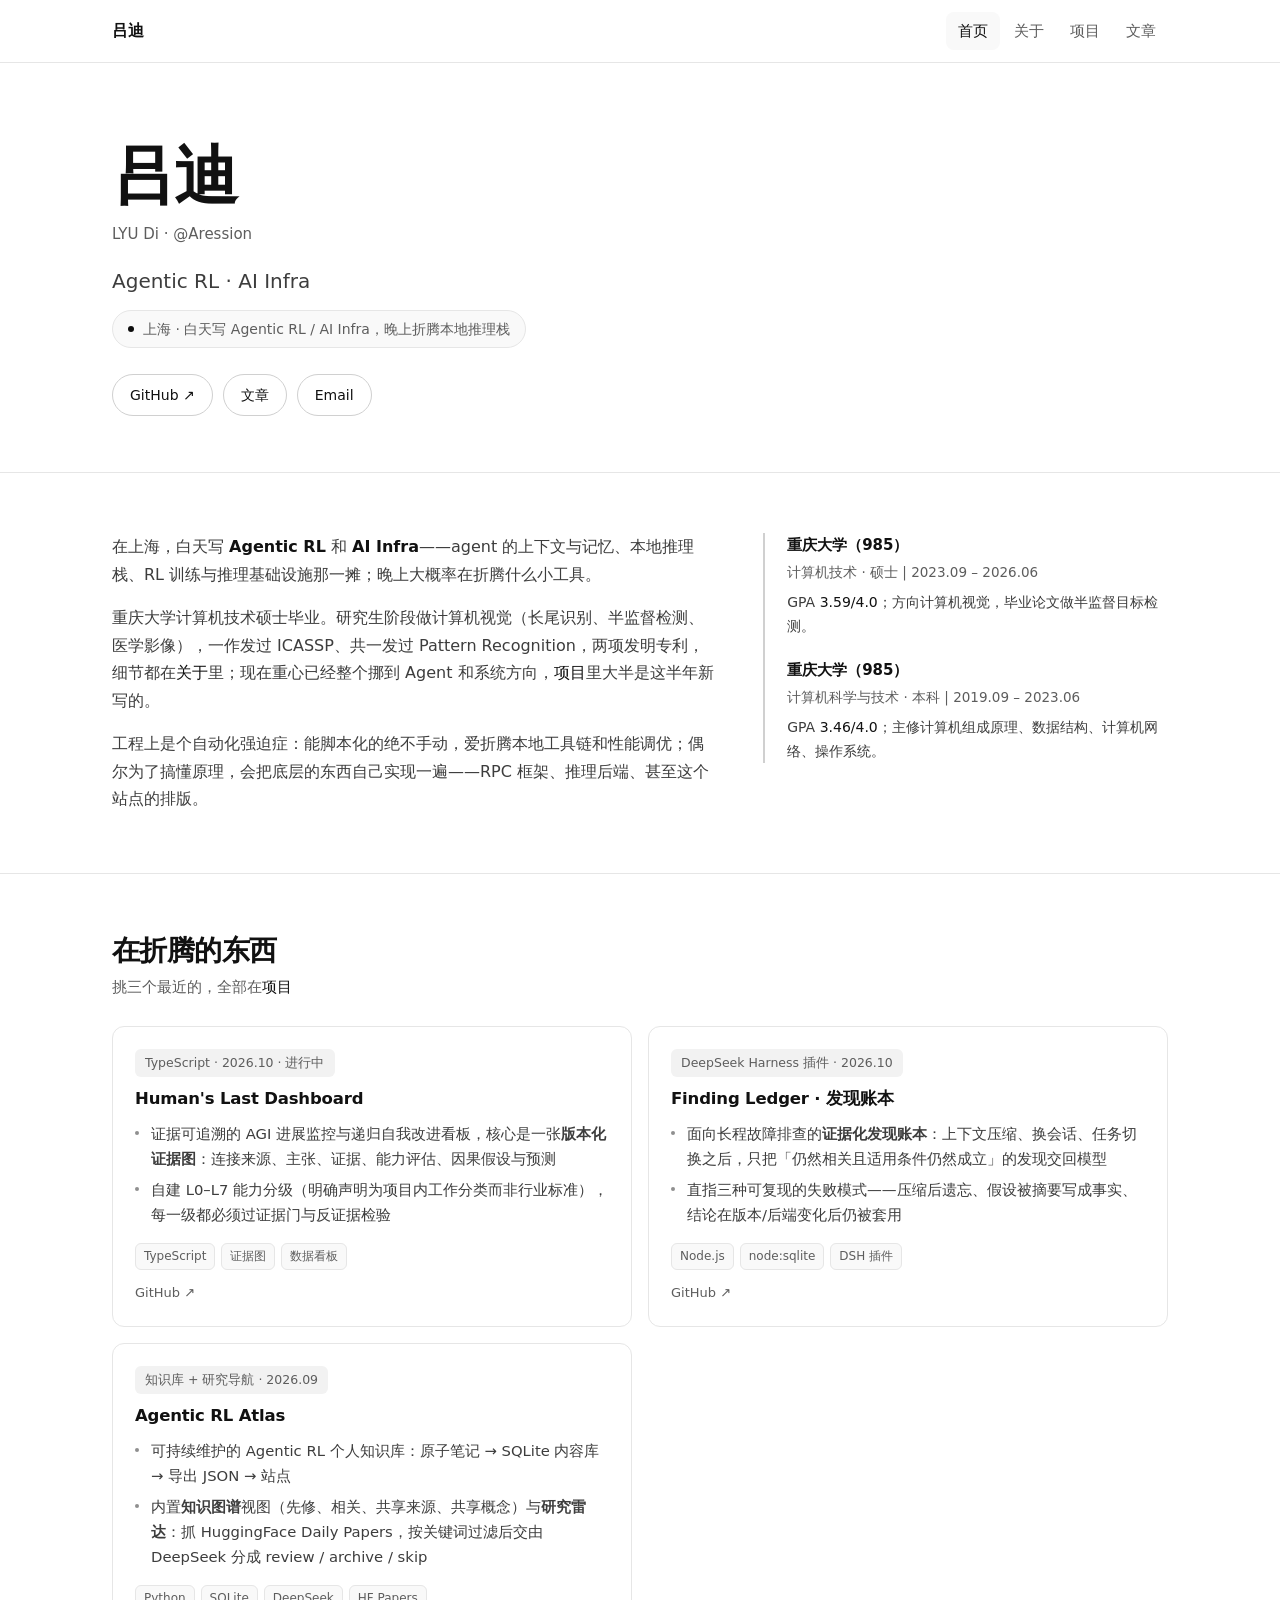
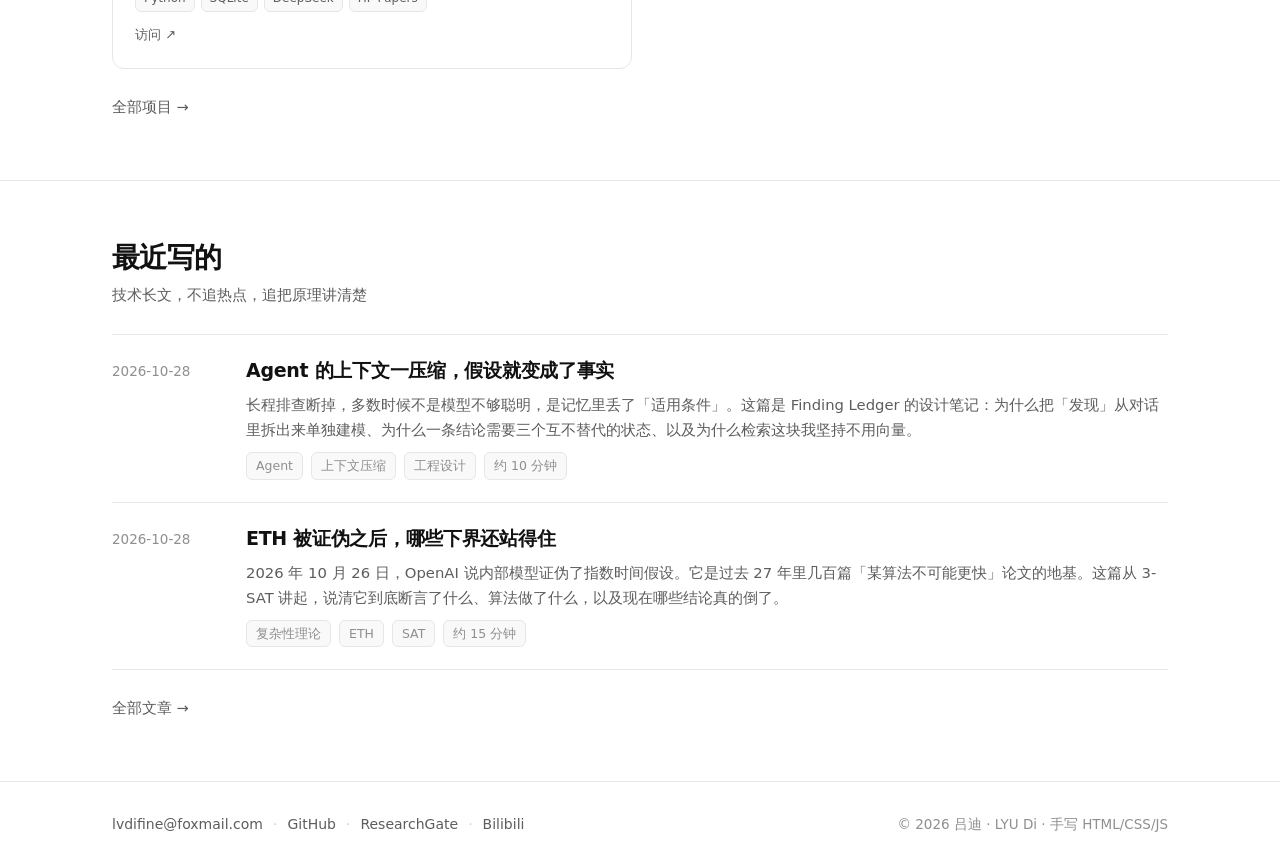
==== index.html @ 144a9942 "rewrite: 两篇文章按中文技术博客规范重写（标题/开头/结尾/去AI味）+ lint 脚本与 skill" ====
<!DOCTYPE html>
<html lang="zh-CN">
<head>
<meta charset="UTF-8">
<meta name="viewport" content="width=device-width, initial-scale=1">
<meta name="theme-color" content="#ffffff">
<title>吕迪 · LYU Di — Agentic RL · AI Infra</title>
<meta name="description" content="吕迪（LYU Di，@Aression）的个人主页：Agentic RL、AI Infra，以及偶尔写的技术长文。">
<meta name="author" content="Di Lv (吕迪)">
<link rel="canonical" href="https://lvdi-profile.vercel.app/">
<link rel="icon" href="data:image/svg+xml,%3Csvg xmlns='http://www.w3.org/2000/svg' viewBox='0 0 32 32'%3E%3Crect width='32' height='32' rx='7' fill='%23111111'/%3E%3Ctext x='16' y='23' font-family='-apple-system,Segoe UI,sans-serif' font-size='18' font-weight='600' fill='%23ffffff' text-anchor='middle'%3Edi%3C/text%3E%3C/svg%3E">
<meta property="og:type" content="website">
<meta property="og:title" content="吕迪 · LYU Di — Agentic RL · AI Infra">
<meta property="og:description" content="吕迪（LYU Di，@Aression）的个人主页：Agentic RL、AI Infra，以及偶尔写的技术长文。">
<meta property="og:url" content="https://lvdi-profile.vercel.app/">
<meta property="og:locale" content="zh_CN">
<meta name="twitter:card" content="summary">
<link rel="stylesheet" href="/assets/site.css">
</head>
<body>
<a class="skip" href="#main">跳到主要内容</a>

<header class="nav">
  <div class="wrap nav-in">
    <a class="brand" href="/">吕迪</a>
    <button class="nav-toggle" id="navToggle" aria-label="展开导航" aria-expanded="false">菜单</button>
    <nav id="nav" aria-label="页面导航">
      <ul>
        <li><a href="/" class="active" aria-current="page">首页</a></li>
        <li><a href="/about.html">关于</a></li>
        <li><a href="/projects.html">项目</a></li>
        <li><a href="/blog/">文章</a></li>
      </ul>
    </nav>
  </div>
</header>

<main id="main">
  <section class="hero">
    <div class="wrap">
      <h1>吕迪</h1>
      <p class="id-line">LYU Di · @Aression</p>
      <p class="tagline">Agentic RL · AI Infra</p>
      <p class="status"><span class="dot" aria-hidden="true"></span> 上海 · 白天写 Agentic RL / AI Infra，晚上折腾本地推理栈</p>
      <ul class="links">
        <li><a href="https://github.com/Aression" target="_blank" rel="noopener">GitHub ↗</a></li>
        <li><a href="/blog/">文章</a></li>
        <li><a href="mailto:lvdifine@foxmail.com">Email</a></li>
      </ul>
    </div>
  </section>

  <section id="now">
    <div class="wrap">
      <div class="two-col">
        <div class="prose-sm reveal">
          <p>在上海，白天写 <strong>Agentic RL</strong> 和 <strong>AI Infra</strong>——agent 的上下文与记忆、本地推理栈、RL 训练与推理基础设施那一摊；晚上大概率在折腾什么小工具。</p>
          <p>重庆大学计算机技术硕士毕业。研究生阶段做计算机视觉（长尾识别、半监督检测、医学影像），一作发过 ICASSP、共一发过 Pattern Recognition，两项发明专利，细节都在<a href="/about.html">关于</a>里；现在重心已经整个挪到 Agent 和系统方向，<a href="/projects.html">项目</a>里大半是这半年新写的。</p>
          <p>工程上是个自动化强迫症：能脚本化的绝不手动，爱折腾本地工具链和性能调优；偶尔为了搞懂原理，会把底层的东西自己实现一遍——RPC 框架、推理后端、甚至这个站点的排版。</p>
        </div>
        <div class="side-list reveal">
          <div class="side-item"><div class="side-t">重庆大学（985）</div><div class="side-s">计算机技术 · 硕士 | 2023.09 – 2026.06</div><div class="side-d">GPA <em>3.59/4.0</em>；方向计算机视觉，毕业论文做半监督目标检测。</div></div><div class="side-item"><div class="side-t">重庆大学（985）</div><div class="side-s">计算机科学与技术 · 本科 | 2019.09 – 2023.06</div><div class="side-d">GPA <em>3.46/4.0</em>；主修计算机组成原理、数据结构、计算机网络、操作系统。</div></div>
        </div>
      </div>
    </div>
  </section>

  <section id="projects-preview">
    <div class="wrap">
      <div class="sec-head reveal">
        <h2 class="sec-title">在折腾的东西</h2>
        <p class="sec-note">挑三个最近的，全部在<a href="/projects.html">项目</a></p>
      </div>
      <div class="card-grid">
        <article class="card reveal">
          <div class="card-top"><span class="card-role">TypeScript · 2026.10 · 进行中</span></div>
          <h3>Human&#x27;s Last Dashboard</h3>
          <ul><li>证据可追溯的 AGI 进展监控与递归自我改进看板，核心是一张<strong>版本化证据图</strong>：连接来源、主张、证据、能力评估、因果假设与预测</li><li>自建 L0–L7 能力分级（明确声明为项目内工作分类而非行业标准），每一级都必须过证据门与反证据检验</li></ul>
          <div class="stack"><span>TypeScript</span><span>证据图</span><span>数据看板</span></div>
          <div class="card-links"><a href="https://github.com/Aression/human-last-dashboard" target="_blank" rel="noopener">GitHub ↗</a></div>
        </article>
        <article class="card reveal">
          <div class="card-top"><span class="card-role">DeepSeek Harness 插件 · 2026.10</span></div>
          <h3>Finding Ledger · 发现账本</h3>
          <ul><li>面向长程故障排查的<strong>证据化发现账本</strong>：上下文压缩、换会话、任务切换之后，只把「仍然相关且适用条件仍然成立」的发现交回模型</li><li>直指三种可复现的失败模式——压缩后遗忘、假设被摘要写成事实、结论在版本/后端变化后仍被套用</li></ul>
          <div class="stack"><span>Node.js</span><span>node:sqlite</span><span>DSH 插件</span></div>
          <div class="card-links"><a href="https://github.com/Aression/Finding-Ledger" target="_blank" rel="noopener">GitHub ↗</a></div>
        </article>
        <article class="card reveal">
          <div class="card-top"><span class="card-role">知识库 + 研究导航 · 2026.09</span></div>
          <h3>Agentic RL Atlas</h3>
          <ul><li>可持续维护的 Agentic RL 个人知识库：原子笔记 → SQLite 内容库 → 导出 JSON → 站点</li><li>内置<strong>知识图谱</strong>视图（先修、相关、共享来源、共享概念）与<strong>研究雷达</strong>：抓 HuggingFace Daily Papers，按关键词过滤后交由 DeepSeek 分成 review / archive / skip</li></ul>
          <div class="stack"><span>Python</span><span>SQLite</span><span>DeepSeek</span><span>HF Papers</span></div>
          <div class="card-links"><a href="https://agentic-rl-atlas.vercel.app" target="_blank" rel="noopener">访问 ↗</a></div>
        </article>
      </div>
      <p class="sec-more"><a href="/projects.html">全部项目 →</a></p>
    </div>
  </section>

  <section id="writing">
    <div class="wrap">
      <div class="sec-head reveal">
        <h2 class="sec-title">最近写的</h2>
        <p class="sec-note">技术长文，不追热点，追把原理讲清楚</p>
      </div>
      <ul class="post-list">
      <li class="post-item reveal" data-page-item>
        <div class="post-date">2026-10-28</div>
        <div>
          <h3 class="post-h"><a href="/blog/finding-ledger-evidence-memory.html">Agent 的上下文一压缩，假设就变成了事实</a></h3>
          <p class="post-sum">长程排查断掉，多数时候不是模型不够聪明，是记忆里丢了「适用条件」。这篇是 Finding Ledger 的设计笔记：为什么把「发现」从对话里拆出来单独建模、为什么一条结论需要三个互不替代的状态、以及为什么检索这块我坚持不用向量。</p>
          <div class="post-tags"><span>Agent</span><span>上下文压缩</span><span>工程设计</span><span>约 10 分钟</span></div>
        </div>
      </li>
      <li class="post-item reveal" data-page-item>
        <div class="post-date">2026-10-28</div>
        <div>
          <h3 class="post-h"><a href="/blog/eth-exponential-time-hypothesis.html">ETH 被证伪之后，哪些下界还站得住</a></h3>
          <p class="post-sum">2026 年 10 月 26 日，OpenAI 说内部模型证伪了指数时间假设。它是过去 27 年里几百篇「某算法不可能更快」论文的地基。这篇从 3-SAT 讲起，说清它到底断言了什么、算法做了什么，以及现在哪些结论真的倒了。</p>
          <div class="post-tags"><span>复杂性理论</span><span>ETH</span><span>SAT</span><span>约 15 分钟</span></div>
        </div>
      </li>
      </ul>
      <p class="sec-more"><a href="/blog/">全部文章 →</a></p>
    </div>
  </section>

</main>

<footer>
  <div class="wrap foot-in">
    <div class="foot-contact">
      <a href="mailto:lvdifine@foxmail.com">lvdifine@foxmail.com</a>
      <span class="sep">·</span>
      <a href="https://github.com/Aression" target="_blank" rel="noopener">GitHub</a>
      <span class="sep">·</span>
      <a href="https://www.researchgate.net/profile/Di-Lv-6" target="_blank" rel="noopener">ResearchGate</a>
      <span class="sep">·</span>
      <a href="https://space.bilibili.com/7676105" target="_blank" rel="noopener">Bilibili</a>
    </div>
    <p class="foot-meta">© <span id="year">2026</span> 吕迪 · LYU Di · 手写 HTML/CSS/JS</p>
  </div>
</footer>
<script src="/assets/site.js" defer></script>
</body>
</html>
---- assets/site.css ----
:root{
  --bg:#fff;--bg-soft:#f9f9f9;--card:#fff;--card-hi:#f9f9f9;
  --border:#e6e6e6;--border-hi:#d0d0d0;
  --fg:#111;--fg-soft:#3d3d3d;--muted:#5d5d5d;--dim:#8f8f8f;--ink:#0d0d0d;
  --sans:-apple-system,BlinkMacSystemFont,'Segoe UI','Noto Sans SC','PingFang SC','Microsoft YaHei',system-ui,sans-serif;
  --mono:ui-monospace,SFMono-Regular,Menlo,Consolas,'Courier New',monospace;
  --wrap:1120px;--r:12px;--r-sm:8px;
}
*,*::before,*::after{box-sizing:border-box}
html{scroll-behavior:smooth;scroll-padding-top:88px}
body{margin:0;background:var(--bg);color:var(--fg);font-family:var(--sans);
  font-size:16px;line-height:1.72;-webkit-font-smoothing:antialiased;text-rendering:optimizeLegibility}
a{color:var(--fg);text-decoration:none}
a:hover{text-decoration:underline;text-underline-offset:3px;text-decoration-color:var(--border-hi)}
::selection{background:#eaeaea;color:var(--fg)}
:focus-visible{outline:2px solid var(--ink);outline-offset:3px;border-radius:4px}

.wrap{max-width:var(--wrap);margin:0 auto;padding:0 32px}
@media (max-width:640px){ .wrap{padding:0 20px} }

/* ── nav ── */
header.nav{position:sticky;top:0;z-index:50;background:rgba(255,255,255,.86);
  backdrop-filter:blur(12px);-webkit-backdrop-filter:blur(12px);border-bottom:1px solid var(--border)}
.nav-in{display:flex;align-items:center;justify-content:space-between;height:62px;gap:20px}
.brand{font-size:15.5px;font-weight:600;color:var(--fg);letter-spacing:-.01em}
.nav-in ul{display:flex;gap:2px;list-style:none;margin:0;padding:0}
.nav-in ul a{display:block;padding:7px 12px;border-radius:var(--r-sm);font-size:14.5px;color:var(--muted);
  transition:color .18s,background .18s}
.nav-in ul a:hover{color:var(--fg);background:var(--bg-soft);text-decoration:none}
.nav-in ul a.active{color:var(--fg);background:var(--bg-soft);font-weight:500}
.nav-toggle{display:none;background:none;border:1px solid var(--border-hi);border-radius:var(--r-sm);
  color:var(--fg);font-family:var(--sans);font-size:14px;padding:7px 13px;cursor:pointer}
.nav-toggle:hover{background:var(--bg-soft)}
@media (max-width:760px){
  .nav-toggle{display:block}
  #nav{position:absolute;top:62px;left:0;right:0;background:#fff;
    border-bottom:1px solid var(--border);display:none}
  #nav.open{display:block}
  #nav ul{flex-direction:column;gap:0;padding:10px}
  #nav ul a{padding:11px 12px}
}

/* ── layout ── */
main{padding:0}
section{padding:60px 0;border-bottom:1px solid var(--border)}
section:last-of-type{border-bottom:none}
@media (max-width:640px){ section{padding:44px 0} }
.sec-head{margin:0 0 26px}
.sec-title{font-size:clamp(22px,2.2vw,28px);line-height:1.2;letter-spacing:-.02em;font-weight:600;color:var(--fg);margin:0}
.sec-note{font-size:14.5px;color:var(--muted);margin:8px 0 0}
.sec-more{margin:26px 0 0;font-size:14.5px}
.sec-more a{color:var(--muted)}
.sec-more a:hover{color:var(--fg)}

/* ── page head（子页标题） ── */
.page-head{padding:56px 0 34px;border-bottom:1px solid var(--border)}
.page-head h1{font-size:clamp(30px,4vw,44px);line-height:1.12;letter-spacing:-.03em;margin:0 0 12px;font-weight:600}
.page-head p{margin:0;color:var(--muted);font-size:16px;max-width:62ch}
@media (max-width:640px){ .page-head{padding:40px 0 26px} }

/* ── hero ── */
.hero{padding:80px 0 56px}
.hero h1{font-size:clamp(40px,5.4vw,64px);line-height:1.05;margin:0 0 12px;font-weight:600;letter-spacing:-.035em}
.id-line{font-size:15px;color:var(--muted);margin:0 0 18px}
.tagline{font-size:clamp(17px,1.6vw,20px);color:var(--fg-soft);margin:0 0 14px;line-height:1.5}
.status{display:inline-flex;align-items:center;gap:9px;font-size:14px;color:var(--muted);
  background:var(--bg-soft);border:1px solid var(--border);border-radius:999px;padding:6px 15px;margin:0 0 26px}
.dot{width:6px;height:6px;border-radius:50%;background:var(--ink);flex:none}
.links{display:flex;flex-wrap:wrap;gap:10px;list-style:none;margin:0;padding:0}
.links a{display:inline-block;font-size:14px;color:var(--fg);border:1px solid var(--border-hi);
  border-radius:999px;padding:8px 17px;transition:background .18s,color .18s,border-color .18s}
.links a:hover{background:var(--ink);color:#fff;border-color:var(--ink);text-decoration:none}
@media (max-width:640px){ .hero{padding:52px 0 40px} }

/* ── 文本块 ── */
.prose-sm{max-width:none}
.prose-sm p{margin:0 0 16px;color:var(--fg-soft);font-size:16px}
.prose-sm p:last-child{margin-bottom:0}
.prose-sm strong{color:var(--fg);font-weight:600}
.two-col{display:grid;grid-template-columns:1.5fr 1fr;gap:44px;align-items:start}
@media (max-width:900px){ .two-col{grid-template-columns:1fr;gap:32px} }

/* ── 教育 / 侧栏列表 ── */
.side-list{border-left:2px solid var(--border-hi);padding-left:22px}
.side-item{margin:0 0 20px}
.side-item:last-child{margin-bottom:0}
.side-t{font-weight:600;color:var(--fg);font-size:15px}
.side-s{font-size:13.5px;color:var(--muted);margin-top:2px}
.side-d{font-size:14px;color:var(--fg-soft);margin-top:6px}
.side-d em{color:var(--fg);font-style:normal;font-weight:500}

/* ── 卡片网格 ── */
.card-grid{display:grid;grid-template-columns:repeat(2,1fr);gap:16px}
@media (max-width:900px){ .card-grid{grid-template-columns:1fr} }
.card{background:var(--card);border:1px solid var(--border);border-radius:var(--r);padding:22px;
  display:flex;flex-direction:column;gap:10px;transition:border-color .2s,background .2s}
.card:hover{border-color:var(--border-hi);background:var(--card-hi)}
.card h3{font-size:16.5px;line-height:1.45;margin:0;font-weight:600;letter-spacing:-.01em}
.card h3 a{color:var(--fg)}
.card h3 a:hover{text-decoration:underline;text-underline-offset:3px}
.card ul{margin:0;padding-left:0;list-style:none}
.card ul li{position:relative;padding-left:16px;font-size:14.8px;color:var(--fg-soft);margin-bottom:6px;line-height:1.7}
.card ul li:last-child{margin-bottom:0}
.card ul li::before{content:'';position:absolute;left:0;top:.68em;width:4px;height:4px;border-radius:50%;background:var(--dim)}
.card-top{display:flex;flex-wrap:wrap;align-items:center;gap:8px}
.card-role{font-size:12.5px;color:var(--muted);background:#f2f2f2;border-radius:6px;padding:3px 10px;white-space:nowrap}
.stack{display:flex;flex-wrap:wrap;gap:6px;margin-top:auto;padding-top:6px}
.stack span{font-size:12px;color:var(--muted);background:var(--bg-soft);border:1px solid var(--border);
  border-radius:6px;padding:2px 8px}

.card-links{display:flex;flex-wrap:wrap;gap:14px;margin-top:2px}
.card-links a{font-size:13px;color:var(--muted)}
.card-links a:hover{color:var(--fg)}
.grp + .grp{border-top:1px solid var(--border)}

/* ── 论文紧凑列表 ── */
.pub-list{list-style:none;margin:0;padding:0;border-top:1px solid var(--border)}
.pub-item{padding:18px 0;border-bottom:1px solid var(--border)}
.pub-meta-line{display:flex;flex-wrap:wrap;align-items:center;gap:10px;font-size:13px;color:var(--muted);margin:0 0 6px}
.pub-meta-line .venue{color:var(--fg);font-weight:500}
.pub-meta-line .role{color:var(--dim)}
.pub-t{font-size:15.5px;line-height:1.5;color:var(--fg);margin:0;font-weight:500}
.pub-t a{color:var(--fg)}
.pub-t a:hover{text-decoration:underline;text-underline-offset:3px}
.pub-authors{font-size:13.5px;color:var(--dim);margin:6px 0 0}

/* ── 荣誉 ── */
.honor-grid{display:grid;grid-template-columns:repeat(2,1fr);gap:1px;background:var(--border);
  border:1px solid var(--border);border-radius:var(--r);overflow:hidden}
.honor{background:#fff;padding:18px 20px;display:flex;justify-content:space-between;align-items:baseline;gap:12px}
.honor-t{font-size:15px;color:var(--fg);font-weight:500}
.honor-t small{display:block;font-size:12.5px;color:var(--dim);font-weight:400;margin-top:2px}
.honor-y{font-size:13.5px;color:var(--muted);white-space:nowrap}
@media (max-width:760px){ .honor-grid{grid-template-columns:1fr} }

/* ── 技能 ── */
.skill-grid{display:grid;grid-template-columns:repeat(2,1fr);gap:26px 44px}
.skill-h{font-size:14px;color:var(--muted);font-weight:500;margin:0 0 10px;letter-spacing:.01em}
.skill-list{display:flex;flex-wrap:wrap;gap:7px}
.skill-list span{font-size:13.5px;color:var(--fg-soft);background:var(--bg-soft);border:1px solid var(--border);
  border-radius:6px;padding:4px 11px}
@media (max-width:760px){ .skill-grid{grid-template-columns:1fr} }

/* ── 文章列表 ── */
.post-list{list-style:none;margin:0;padding:0;border-top:1px solid var(--border)}
.post-item{padding:22px 0;border-bottom:1px solid var(--border);display:grid;grid-template-columns:112px 1fr;gap:22px}
.post-date{font-size:13.5px;color:var(--dim);font-variant-numeric:tabular-nums;padding-top:3px}
.post-h{font-size:19px;line-height:1.42;margin:0 0 8px;font-weight:600;letter-spacing:-.015em}
.post-h a{color:var(--fg)}
.post-h a:hover{text-decoration:underline;text-underline-offset:3px}
.post-sum{margin:0 0 10px;font-size:14.8px;color:var(--muted);line-height:1.7}
.post-tags{display:flex;flex-wrap:wrap;gap:8px;font-size:12.5px;color:var(--dim)}
.post-tags span{background:var(--bg-soft);border:1px solid var(--border);border-radius:6px;padding:2px 9px}
@media (max-width:640px){ .post-item{grid-template-columns:1fr;gap:6px} .post-date{padding-top:0} }

/* ── 分页器 ── */
.pager{display:flex;align-items:center;gap:6px;margin:34px 0 0;flex-wrap:wrap}
.pager[hidden]{display:none}
.pager button{font-family:var(--sans);font-size:14px;color:var(--muted);background:#fff;
  border:1px solid var(--border);border-radius:var(--r-sm);padding:7px 13px;cursor:pointer;
  transition:background .18s,color .18s,border-color .18s}
.pager button:hover:not(:disabled){background:var(--bg-soft);color:var(--fg);border-color:var(--border-hi)}
.pager button[aria-current="page"]{background:var(--ink);color:#fff;border-color:var(--ink)}
.pager button:disabled{opacity:.42;cursor:default}
.pager .pager-info{margin-left:auto;font-size:13.5px;color:var(--dim)}

/* ── 文章页 ── */
.article-wrap{max-width:760px;margin:0 auto;padding:0 32px}
@media (max-width:640px){ .article-wrap{padding:0 20px} }
.article{padding:56px 0 64px}
.art-meta{display:flex;flex-wrap:wrap;align-items:center;gap:8px;margin:0 0 16px;font-size:12.5px;color:var(--muted)}
.art-meta span{background:#f2f2f2;border-radius:6px;padding:3px 10px}
.art-meta .sep{background:none;padding:0;color:var(--dim)}
.article h1{font-size:clamp(28px,3.8vw,40px);line-height:1.2;letter-spacing:-.025em;margin:0 0 16px;font-weight:600}
.art-sum{margin:0;color:var(--muted);font-size:15.5px;line-height:1.72}
.art-rule{border:none;border-top:1px solid var(--border);margin:28px 0 30px}
.prose{font-size:16.5px;line-height:1.86;color:var(--fg-soft)}
.prose h2{font-size:clamp(21px,2.2vw,25px);line-height:1.32;letter-spacing:-.015em;color:var(--fg);
  margin:50px 0 14px;font-weight:600}
.prose h2:first-child{margin-top:0}
.prose h3{font-size:18px;line-height:1.4;color:var(--fg);margin:32px 0 10px;font-weight:600}
.prose p{margin:0 0 17px}
.prose strong{color:var(--fg);font-weight:600}
.prose em{font-style:italic;color:var(--fg)}
.prose a{color:var(--fg);text-decoration:underline;text-underline-offset:3px;text-decoration-color:var(--border-hi)}
.prose a:hover{text-decoration-color:var(--fg)}
.prose ul,.prose ol{margin:0 0 17px;padding-left:22px}
.prose li{margin:0 0 8px}
.prose li::marker{color:var(--dim)}
.prose blockquote{margin:0 0 22px;padding:14px 19px;background:var(--bg-soft);border-left:2px solid var(--border-hi);
  border-radius:0 var(--r-sm) var(--r-sm) 0;color:var(--muted);font-size:15.5px}
.prose blockquote p{margin:0}
.prose code{font-family:var(--mono);font-size:13.8px;background:#f4f4f4;border:1px solid var(--border);
  border-radius:5px;padding:1px 5px;color:#1f1f1f;overflow-wrap:anywhere}
.prose pre{background:#fafafa;border:1px solid var(--border);border-radius:var(--r-sm);
  padding:15px 17px;overflow-x:auto;margin:0 0 22px}
.prose pre code{background:none;border:none;border-radius:0;padding:0;font-size:13.2px;
  line-height:1.62;color:#242424;white-space:pre;overflow-wrap:normal}
.prose table{display:block;width:100%;overflow-x:auto;border-collapse:collapse;margin:0 0 24px;font-size:14.8px}
.prose th,.prose td{border:1px solid var(--border);padding:9px 13px;text-align:left;vertical-align:top}
.prose th{background:var(--bg-soft);color:var(--fg);font-weight:600;white-space:nowrap}
.prose td code{font-size:12.8px}
.prose hr{border:none;border-top:1px solid var(--border);margin:34px 0}
.art-foot{margin-top:52px;padding-top:20px;border-top:1px solid var(--border);
  display:flex;justify-content:space-between;flex-wrap:wrap;gap:12px;font-size:14px}
.art-foot a{color:var(--muted)}
.art-foot a:hover{color:var(--fg)}

/* ── footer（联系方式在此） ── */
footer{border-top:1px solid var(--border);padding:30px 0;margin-top:0}
.foot-in{display:flex;justify-content:space-between;align-items:center;gap:18px;flex-wrap:wrap}
.foot-contact{display:flex;flex-wrap:wrap;align-items:center;gap:10px;font-size:14px}
.foot-contact a{color:var(--muted)}
.foot-contact a:hover{color:var(--fg)}
.foot-contact .sep{color:var(--border-hi)}
.foot-meta{margin:0;font-size:13.5px;color:var(--dim)}
@media (max-width:640px){ .foot-in{flex-direction:column;align-items:flex-start;gap:12px} }

/* ── reveal ── */
.reveal{opacity:0;transform:translateY(10px);transition:opacity .45s ease,transform .45s ease}
.reveal.in{opacity:1;transform:none}
@media (prefers-reduced-motion:reduce){
  html{scroll-behavior:auto}
  .reveal{opacity:1;transform:none;transition:none}
  *{transition:none!important}
}
/* ── 无障碍跳转 ── */
.skip{position:absolute;left:-9999px;top:0;z-index:100;font-size:14px;color:#fff;background:var(--ink);
  padding:9px 16px;border-radius:0 0 var(--r-sm) 0}
.skip:focus{left:0}
@media print{
  header.nav,.skip,.pager{display:none!important}
  body{font-size:11.5pt}
  .wrap,.article-wrap{max-width:100%;padding:0}
  a{color:#000}
}
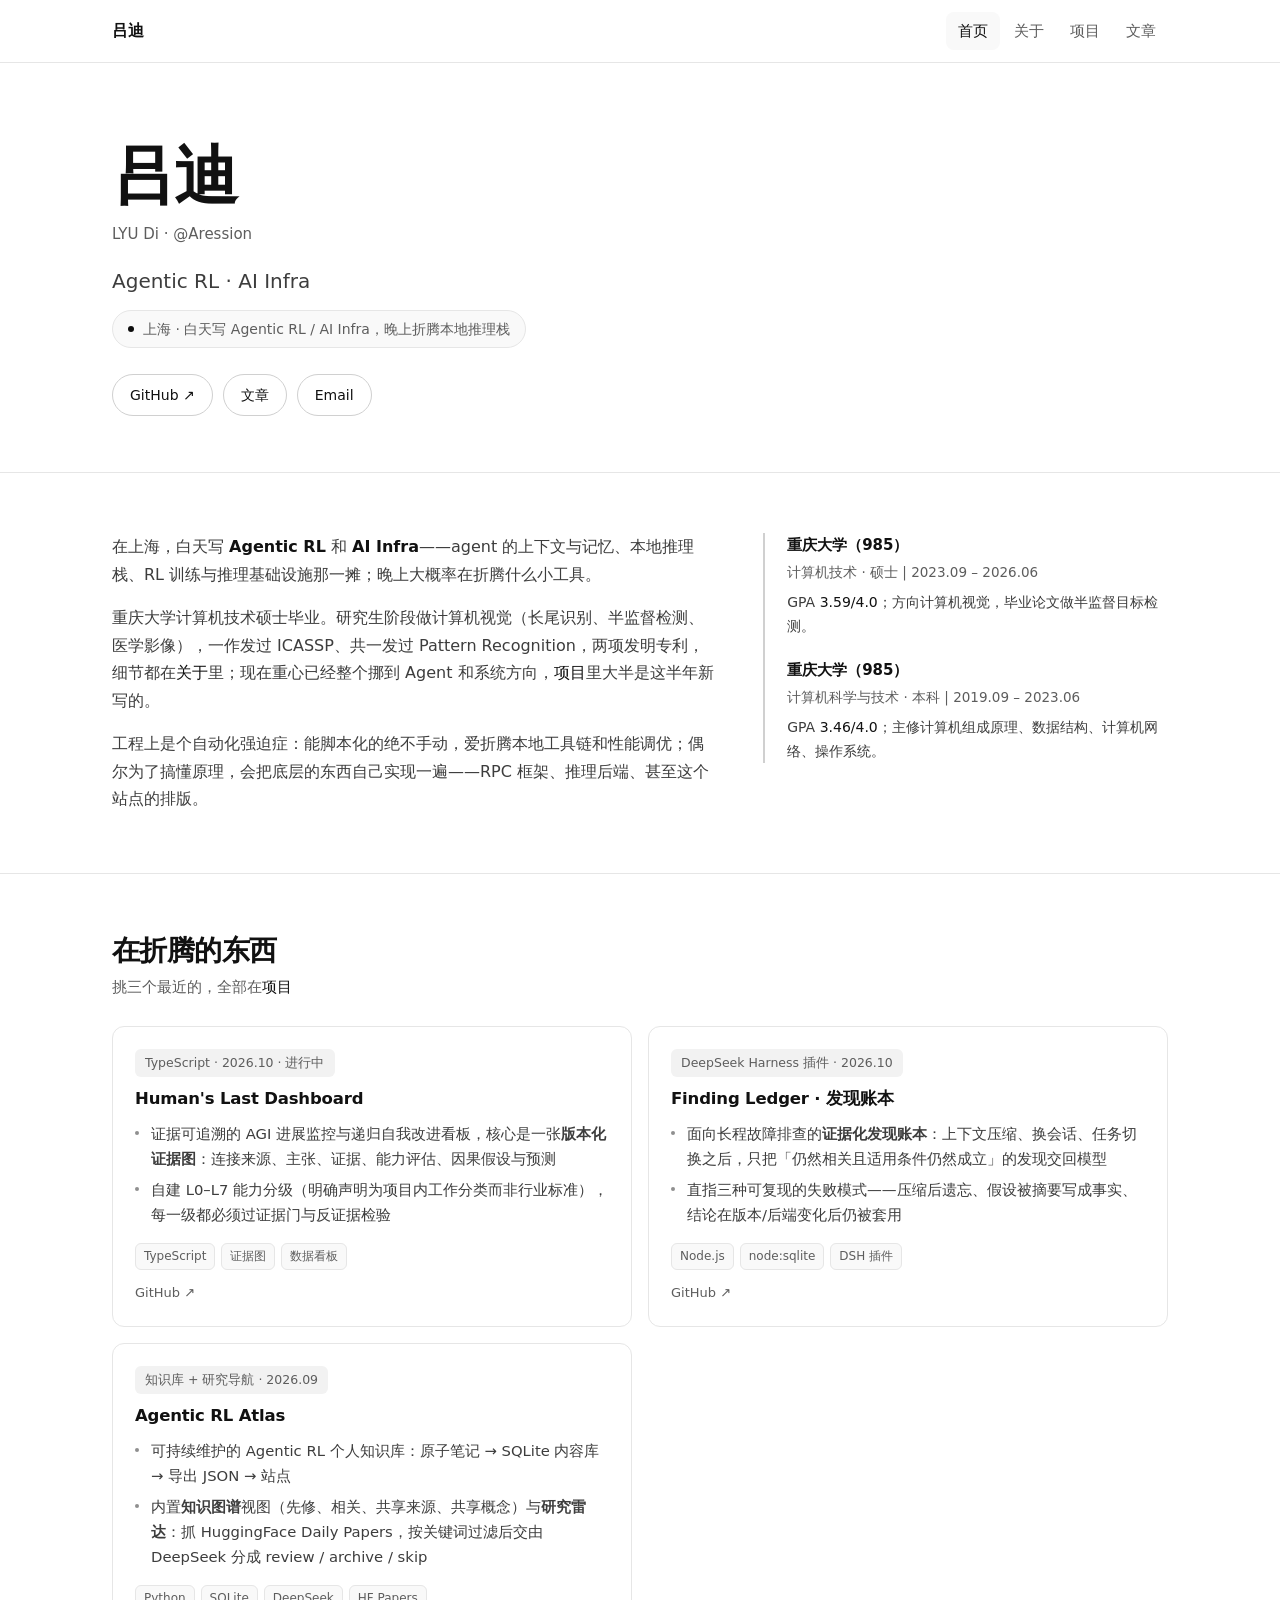
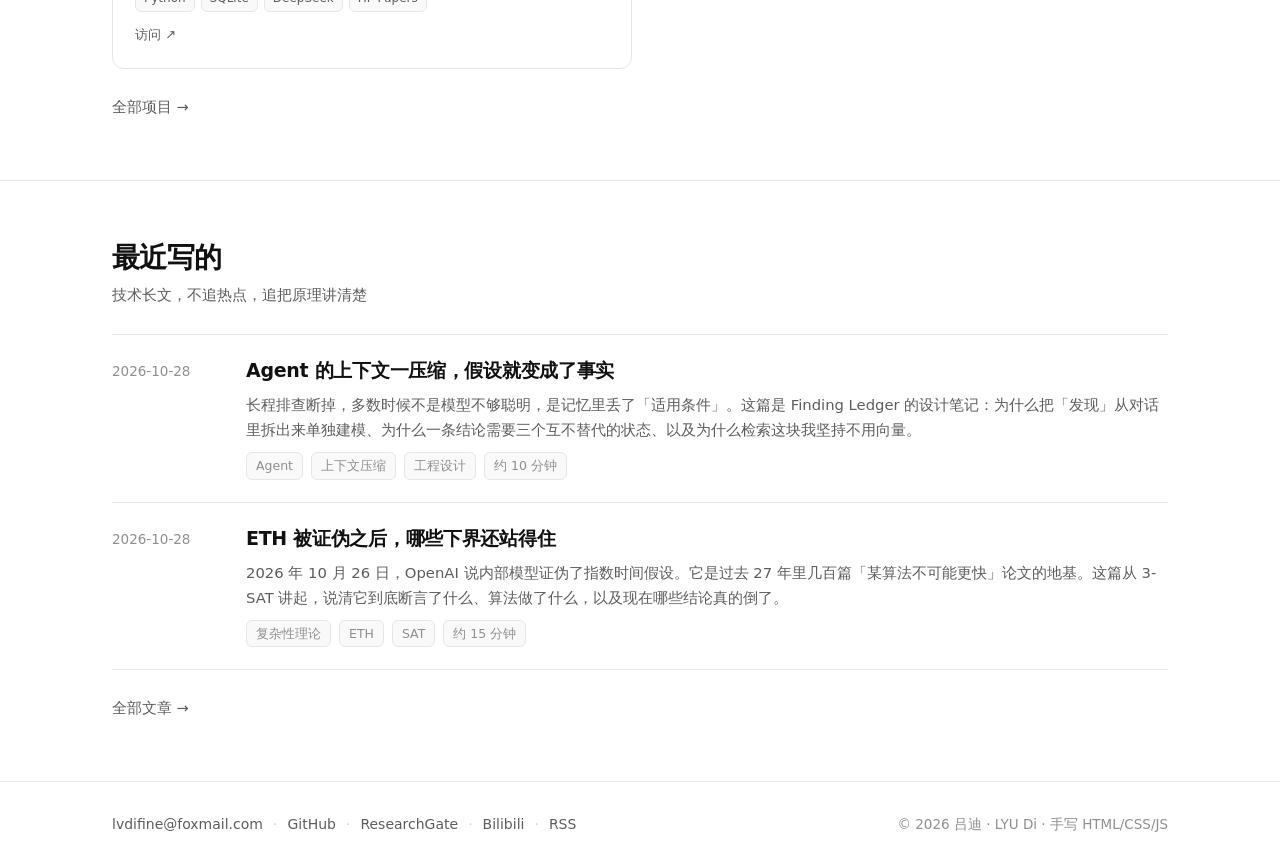
==== commit b10b382f: "重构站点排版：KaTeX 构建时预渲染 + 目录/进度条/代码高亮 + 可复用组件体系 - build.py 改为纯 HTML 生成器，CSS/JS 从内联字符串搬成 assets/ 真源文件 - 数" ====
--- a/index.html
+++ b/index.html
@@ -9,12 +9,19 @@
 <meta name="author" content="Di Lv (吕迪)">
 <link rel="canonical" href="https://lvdi-profile.vercel.app/">
 <link rel="icon" href="data:image/svg+xml,%3Csvg xmlns='http://www.w3.org/2000/svg' viewBox='0 0 32 32'%3E%3Crect width='32' height='32' rx='7' fill='%23111111'/%3E%3Ctext x='16' y='23' font-family='-apple-system,Segoe UI,sans-serif' font-size='18' font-weight='600' fill='%23ffffff' text-anchor='middle'%3Edi%3C/text%3E%3C/svg%3E">
+<link rel="alternate" type="application/atom+xml" title="吕迪 · 文章" href="/feed.xml">
 <meta property="og:type" content="website">
 <meta property="og:title" content="吕迪 · LYU Di — Agentic RL · AI Infra">
 <meta property="og:description" content="吕迪（LYU Di，@Aression）的个人主页：Agentic RL、AI Infra，以及偶尔写的技术长文。">
 <meta property="og:url" content="https://lvdi-profile.vercel.app/">
 <meta property="og:locale" content="zh_CN">
-<meta name="twitter:card" content="summary">
+<meta property="og:site_name" content="吕迪 · LYU Di">
+<meta property="og:image" content="https://lvdi-profile.vercel.app/assets/og/home.png">
+<meta property="og:image:width" content="1200">
+<meta property="og:image:height" content="630">
+<meta property="og:image:alt" content="吕迪 · LYU Di — Agentic RL · AI Infra">
+<meta name="twitter:card" content="summary_large_image">
+<meta name="twitter:image" content="https://lvdi-profile.vercel.app/assets/og/home.png">
 <link rel="stylesheet" href="/assets/site.css">
 </head>
 <body>
@@ -138,6 +145,8 @@
       <a href="https://www.researchgate.net/profile/Di-Lv-6" target="_blank" rel="noopener">ResearchGate</a>
       <span class="sep">·</span>
       <a href="https://space.bilibili.com/7676105" target="_blank" rel="noopener">Bilibili</a>
+      <span class="sep">·</span>
+      <a href="/feed.xml">RSS</a>
     </div>
     <p class="foot-meta">© <span id="year">2026</span> 吕迪 · LYU Di · 手写 HTML/CSS/JS</p>
   </div>
--- a/assets/site.css
+++ b/assets/site.css
@@ -1,3 +1,9 @@
+/* ─────────────────────────────────────────────────────────────
+   lvdi-profile · 站点样式
+   手写 CSS，零框架零 CDN。数学字体由 assets/vendor/katex.min.css 提供。
+   约定：只用下面的 CSS 变量；组件复用同一套留白与圆角。
+   ───────────────────────────────────────────────────────────── */
+
 :root{
   --bg:#fff;--bg-soft:#f9f9f9;--card:#fff;--card-hi:#f9f9f9;
   --border:#e6e6e6;--border-hi:#d0d0d0;
@@ -5,6 +11,9 @@
   --sans:-apple-system,BlinkMacSystemFont,'Segoe UI','Noto Sans SC','PingFang SC','Microsoft YaHei',system-ui,sans-serif;
   --mono:ui-monospace,SFMono-Regular,Menlo,Consolas,'Courier New',monospace;
   --wrap:1120px;--r:12px;--r-sm:8px;
+  /* 代码高亮的低饱和配色，和黑白主色调共存 */
+  --tok-kw:#0d0d0d;--tok-str:#3f6b4a;--tok-com:#9a9a9a;
+  --tok-num:#8a5a2b;--tok-fn:#2b4a6b;--tok-bi:#6b3a5a;--tok-op:#5d5d5d;
 }
 *,*::before,*::after{box-sizing:border-box}
 html{scroll-behavior:smooth;scroll-padding-top:88px}
@@ -40,6 +49,10 @@
   #nav ul a{padding:11px 12px}
 }
 
+/* ── 阅读进度条（文章页） ── */
+.progress{position:fixed;top:0;left:0;height:2px;width:0;background:var(--ink);z-index:60;
+  transition:width .08s linear;pointer-events:none}
+
 /* ── layout ── */
 main{padding:0}
 section{padding:60px 0;border-bottom:1px solid var(--border)}
@@ -107,7 +120,6 @@
 .stack{display:flex;flex-wrap:wrap;gap:6px;margin-top:auto;padding-top:6px}
 .stack span{font-size:12px;color:var(--muted);background:var(--bg-soft);border:1px solid var(--border);
   border-radius:6px;padding:2px 8px}
-
 .card-links{display:flex;flex-wrap:wrap;gap:14px;margin-top:2px}
 .card-links a{font-size:13px;color:var(--muted)}
 .card-links a:hover{color:var(--fg)}
@@ -164,21 +176,63 @@
 .pager button:disabled{opacity:.42;cursor:default}
 .pager .pager-info{margin-left:auto;font-size:13.5px;color:var(--dim)}
 
-/* ── 文章页 ── */
-.article-wrap{max-width:760px;margin:0 auto;padding:0 32px}
-@media (max-width:640px){ .article-wrap{padding:0 20px} }
-.article{padding:56px 0 64px}
+/* ══════════════════════════════ 文章页 ══════════════════════════════ */
+.article{padding:40px 0 64px}
+/* 桌面：左目录 + 正文两栏；窄屏退化成单列，目录折叠进正文顶部 */
+.art-layout{max-width:1120px;margin:0 auto;padding:0 32px;
+  display:grid;grid-template-columns:196px minmax(0,1fr);gap:52px;align-items:start}
+@media (max-width:1024px){
+  /* minmax(0,1fr)：不加这个，列的 min-content 会被长代码/宽表格顶开，整页横向溢出 */
+  .art-layout{grid-template-columns:minmax(0,1fr);gap:0;max-width:820px}
+}
+@media (max-width:640px){ .art-layout{padding:0 20px} }
+/* 没有目录时正文居中，不空出一列 */
+.art-layout.no-toc{grid-template-columns:minmax(0,1fr);max-width:820px}
+.art-layout.no-toc .art-main{max-width:760px;margin:0 auto}
+
+/* 目录 */
+.toc{position:sticky;top:88px;max-height:calc(100vh - 116px);overflow-y:auto;
+  font-size:13.4px;line-height:1.6;padding-right:4px;scrollbar-width:thin}
+.toc-h{font-size:11.5px;letter-spacing:.08em;text-transform:uppercase;color:var(--dim);
+  margin:0 0 12px;font-weight:600}
+.toc ul{list-style:none;margin:0;padding:0}
+.toc li{margin:0}
+.toc a{display:block;padding:5px 10px;border-left:2px solid var(--border);color:var(--muted);
+  transition:color .16s,border-color .16s,background .16s}
+.toc a:hover{color:var(--fg);text-decoration:none;background:var(--bg-soft)}
+.toc a.h3{padding-left:22px;font-size:12.8px;color:var(--dim)}
+.toc a.active{color:var(--fg);border-left-color:var(--ink);font-weight:500}
+@media (max-width:1024px){ .toc-side{display:none} }
+@media (min-width:1025px){ .toc-inline{display:none} }
+/* 窄屏折叠目录 */
+.toc-inline{margin:0 0 26px;border:1px solid var(--border);border-radius:var(--r-sm);background:var(--bg-soft);max-width:760px}
+.toc-inline>summary{padding:11px 15px;font-size:14px;color:var(--muted);cursor:pointer;list-style:none;
+  display:flex;align-items:center;justify-content:space-between;gap:10px}
+.toc-inline>summary::-webkit-details-marker{display:none}
+.toc-inline>summary::after{content:'▾';color:var(--dim);font-size:12px;transition:transform .2s}
+.toc-inline[open]>summary::after{transform:rotate(180deg)}
+.toc-inline .toc-box{padding:4px 10px 12px;border-top:1px solid var(--border)}
+.toc-inline .toc{position:static;max-height:none;overflow:visible}
+
+/* 文章头 */
+.article-head{max-width:760px}
 .art-meta{display:flex;flex-wrap:wrap;align-items:center;gap:8px;margin:0 0 16px;font-size:12.5px;color:var(--muted)}
 .art-meta span{background:#f2f2f2;border-radius:6px;padding:3px 10px}
 .art-meta .sep{background:none;padding:0;color:var(--dim)}
-.article h1{font-size:clamp(28px,3.8vw,40px);line-height:1.2;letter-spacing:-.025em;margin:0 0 16px;font-weight:600}
+.article-head h1{font-size:clamp(27px,3.6vw,38px);line-height:1.22;letter-spacing:-.025em;margin:0 0 16px;font-weight:600}
 .art-sum{margin:0;color:var(--muted);font-size:15.5px;line-height:1.72}
-.art-rule{border:none;border-top:1px solid var(--border);margin:28px 0 30px}
-.prose{font-size:16.5px;line-height:1.86;color:var(--fg-soft)}
+.art-rule{border:none;border-top:1px solid var(--border);margin:26px 0 8px;max-width:760px}
+
+/* ── 正文 ── */
+.prose{font-size:16.5px;line-height:1.86;color:var(--fg-soft);max-width:760px}
+.prose>:first-child{margin-top:0}
 .prose h2{font-size:clamp(21px,2.2vw,25px);line-height:1.32;letter-spacing:-.015em;color:var(--fg);
-  margin:50px 0 14px;font-weight:600}
-.prose h2:first-child{margin-top:0}
-.prose h3{font-size:18px;line-height:1.4;color:var(--fg);margin:32px 0 10px;font-weight:600}
+  margin:50px 0 14px;font-weight:600;scroll-margin-top:88px;position:relative}
+.prose h3{font-size:18px;line-height:1.4;color:var(--fg);margin:32px 0 10px;font-weight:600;scroll-margin-top:88px;position:relative}
+.prose h2 .anchor,.prose h3 .anchor{position:absolute;left:-.62em;top:0;color:var(--border-hi);opacity:0;
+  text-decoration:none;font-weight:400;transition:opacity .15s,color .15s}
+.prose h2:hover .anchor,.prose h3:hover .anchor{opacity:1}
+.prose h2 .anchor:hover,.prose h3 .anchor:hover{color:var(--fg);text-decoration:none}
 .prose p{margin:0 0 17px}
 .prose strong{color:var(--fg);font-weight:600}
 .prose em{font-style:italic;color:var(--fg)}
@@ -189,22 +243,203 @@
 .prose li::marker{color:var(--dim)}
 .prose blockquote{margin:0 0 22px;padding:14px 19px;background:var(--bg-soft);border-left:2px solid var(--border-hi);
   border-radius:0 var(--r-sm) var(--r-sm) 0;color:var(--muted);font-size:15.5px}
-.prose blockquote p{margin:0}
+.prose blockquote p:last-child{margin:0}
+.prose hr{border:none;border-top:1px solid var(--border);margin:34px 0}
+.prose img{max-width:100%;height:auto;border-radius:var(--r-sm);border:1px solid var(--border);display:block}
 .prose code{font-family:var(--mono);font-size:13.8px;background:#f4f4f4;border:1px solid var(--border);
   border-radius:5px;padding:1px 5px;color:#1f1f1f;overflow-wrap:anywhere}
-.prose pre{background:#fafafa;border:1px solid var(--border);border-radius:var(--r-sm);
-  padding:15px 17px;overflow-x:auto;margin:0 0 22px}
-.prose pre code{background:none;border:none;border-radius:0;padding:0;font-size:13.2px;
-  line-height:1.62;color:#242424;white-space:pre;overflow-wrap:normal}
+.prose kbd{font-family:var(--mono);font-size:12.5px;background:#fff;border:1px solid var(--border-hi);
+  border-bottom-width:2px;border-radius:5px;padding:1px 6px;color:var(--fg)}
 .prose table{display:block;width:100%;overflow-x:auto;border-collapse:collapse;margin:0 0 24px;font-size:14.8px}
 .prose th,.prose td{border:1px solid var(--border);padding:9px 13px;text-align:left;vertical-align:top}
 .prose th{background:var(--bg-soft);color:var(--fg);font-weight:600;white-space:nowrap}
 .prose td code{font-size:12.8px}
-.prose hr{border:none;border-top:1px solid var(--border);margin:34px 0}
-.art-foot{margin-top:52px;padding-top:20px;border-top:1px solid var(--border);
+
+/* ── 代码块（带语言标签与复制按钮） ── */
+.code-block{position:relative;margin:0 0 22px;border:1px solid var(--border);border-radius:var(--r-sm);
+  background:#fafafa;overflow:hidden}
+.code-bar{display:flex;align-items:center;gap:12px;
+  padding:6px 12px;border-bottom:1px solid var(--border);background:#f4f4f4}
+.code-title{font-family:var(--mono);font-size:12px;color:var(--muted);
+  overflow:hidden;text-overflow:ellipsis;white-space:nowrap}
+.code-lang{font-family:var(--mono);font-size:11.5px;color:var(--dim);letter-spacing:.04em;
+  text-transform:uppercase;margin-left:auto}
+.code-copy{font-family:var(--sans);font-size:11.5px;color:var(--dim);background:#fff;border:1px solid var(--border);
+  border-radius:5px;padding:2px 8px;cursor:pointer;transition:color .15s,border-color .15s,background .15s;flex:none}
+.code-copy:hover{color:var(--fg);border-color:var(--border-hi);background:var(--bg-soft)}
+.code-copy.done{color:#3f6b4a;border-color:#bcd6c4}
+.prose .code-block pre{margin:0;border:none;border-radius:0;background:none;padding:14px 16px;overflow-x:auto}
+.prose .code-block pre code{background:none;border:none;border-radius:0;padding:0;font-size:13.2px;
+  line-height:1.62;color:#242424;white-space:pre;overflow-wrap:normal}
+/* 语法高亮 token */
+.tok-kw{color:var(--tok-kw);font-weight:600}
+.tok-str{color:var(--tok-str)}
+.tok-com{color:var(--tok-com);font-style:italic}
+.tok-num{color:var(--tok-num)}
+.tok-fn{color:var(--tok-fn)}
+.tok-bi{color:var(--tok-bi)}
+.tok-op{color:var(--tok-op)}
+.tok-attr{color:var(--tok-fn)}
+.tok-key{color:var(--tok-bi)}
+
+/* ── 数学公式（KaTeX 构建时渲染成静态 HTML，页面零 JS） ── */
+.katex{font-size:1.03em}
+.katex-display{margin:26px 0;overflow-x:auto;overflow-y:hidden;padding:2px 0}
+.katex-display>.katex{white-space:nowrap}
+.math-err{color:#b91c1c;font-family:var(--mono);font-size:13px;background:#fdf2f2;
+  border:1px solid #f3d2d2;border-radius:5px;padding:1px 6px}
+
+/* ── 脚注 ── */
+.fn-ref{font-size:.78em;vertical-align:super;line-height:0;text-decoration:none;
+  color:var(--muted);border-bottom:1px dotted var(--border-hi);padding:0 1px}
+.fn-ref:hover{color:var(--fg);text-decoration:none}
+.footnotes{margin:44px 0 0;padding-top:20px;border-top:1px solid var(--border);font-size:14.2px;color:var(--muted)}
+.footnotes ol{padding-left:20px;margin:0}
+.footnotes li{margin:0 0 8px}
+.footnotes li:target{background:#fffbe9}
+.fn-back{font-size:12px;color:var(--dim);margin-left:4px}
+
+/* ── 文章页脚 ── */
+.art-foot{margin-top:52px;padding-top:20px;border-top:1px solid var(--border);max-width:760px;
   display:flex;justify-content:space-between;flex-wrap:wrap;gap:12px;font-size:14px}
 .art-foot a{color:var(--muted)}
 .art-foot a:hover{color:var(--fg)}
+
+/* ══════════════════════════ 可复用组件 ══════════════════════════
+   由 build.py 的 ::: 容器语法生成。交互只在浏览器端增强：
+   禁用 JS 时 tabs 显示第一个面板、折叠仍可展开、表格可横向滚动。
+   ─────────────────────────────────────────────────────────────── */
+
+/* ① 提示框 callout：:::note / :::tip / :::warn / :::insight */
+.box{margin:0 0 22px;border:1px solid var(--border);border-left:3px solid var(--border-hi);
+  border-radius:0 var(--r-sm) var(--r-sm) 0;padding:15px 18px;background:var(--bg-soft)}
+.box-h{margin:0 0 7px;font-size:12.5px;font-weight:600;letter-spacing:.05em;text-transform:uppercase;color:var(--muted)}
+.box-b>:last-child{margin-bottom:0}
+.box-b p{margin:0 0 12px}
+.box-note{border-left-color:var(--ink)}
+.box-note .box-h{color:var(--fg)}
+.box-tip{border-left-color:#3f6b4a;background:#f7faf8}
+.box-tip .box-h{color:#3f6b4a}
+.box-warn{border-left-color:#8a5a2b;background:#fbf8f4}
+.box-warn .box-h{color:#8a5a2b}
+.box-insight{border-left-color:#2b4a6b;background:#f6f8fb}
+.box-insight .box-h{color:#2b4a6b}
+
+/* ② 引用：:::quote 出处 */
+.quote{margin:0 0 22px;padding:0 0 0 18px;border-left:2px solid var(--ink)}
+.quote p{font-size:17px;line-height:1.75;color:var(--fg);margin:0 0 10px}
+.quote p.quote-src{margin:0;font-size:13.5px;color:var(--dim)}
+
+/* ③ 折叠：:::details 标题 */
+.fold{margin:0 0 22px;border:1px solid var(--border);border-radius:var(--r-sm);background:#fff;overflow:hidden}
+.fold>summary{padding:12px 16px;font-size:14.8px;color:var(--fg);font-weight:500;cursor:pointer;
+  list-style:none;display:flex;align-items:center;gap:10px;background:var(--bg-soft)}
+.fold>summary::-webkit-details-marker{display:none}
+.fold>summary::before{content:'▸';color:var(--dim);font-size:12px;transition:transform .18s;flex:none}
+.fold[open]>summary::before{transform:rotate(90deg)}
+.fold[open]>summary{border-bottom:1px solid var(--border)}
+.fold-b{padding:16px 18px 2px}
+.fold-b>:last-child{margin-bottom:16px}
+
+/* ④ 标签页：:::tabs / :::tab 名称 */
+.tabs{margin:0 0 24px;border:1px solid var(--border);border-radius:var(--r-sm);overflow:hidden;background:#fff}
+.tabs-bar{display:flex;flex-wrap:wrap;background:var(--bg-soft);border-bottom:1px solid var(--border)}
+.tabs-bar button{font-family:var(--sans);font-size:13.8px;color:var(--muted);background:none;border:none;
+  border-bottom:2px solid transparent;padding:10px 16px;cursor:pointer;
+  transition:color .16s,border-color .16s,background .16s}
+.tabs-bar button:hover{color:var(--fg);background:#f2f2f2}
+.tabs-bar button[aria-selected="true"]{color:var(--fg);border-bottom-color:var(--ink);font-weight:500;background:#fff}
+.tab-pane{padding:16px 18px 2px}
+.tab-pane[hidden]{display:none}
+.tab-pane>:last-child{margin-bottom:16px}
+
+/* ⑤ 指标卡：:::metrics + "- 值 | 标签 | 备注" */
+.metrics{display:grid;grid-template-columns:repeat(auto-fit,minmax(148px,1fr));gap:1px;
+  background:var(--border);border:1px solid var(--border);border-radius:var(--r);overflow:hidden;margin:0 0 24px}
+.metrics p{margin:0}
+.metric{background:#fff;padding:18px 20px}
+.metric-v{font-size:clamp(24px,3vw,32px);line-height:1.1;font-weight:600;letter-spacing:-.02em;
+  color:var(--fg);font-variant-numeric:tabular-nums}
+.metric-v small{font-size:.52em;font-weight:500;color:var(--dim);margin-left:2px}
+.metric-l{font-size:13px;color:var(--muted);margin:7px 0 0}
+.metric-n{font-size:12px;color:var(--dim);margin:3px 0 0}
+.metric-up .metric-v{color:#3f6b4a}
+.metric-down .metric-v{color:#8a3b32}
+
+/* ⑥ 步骤：:::steps / :::step 标题 */
+.steps{margin:0 0 24px;counter-reset:step}
+.steps>.step{position:relative;padding:0 0 20px 42px;counter-increment:step}
+.steps>.step:last-child{padding-bottom:0}
+.steps>.step::before{content:counter(step);position:absolute;left:0;top:1px;width:26px;height:26px;
+  border:1px solid var(--border-hi);border-radius:50%;background:#fff;color:var(--fg);
+  font-size:12.5px;font-weight:600;display:flex;align-items:center;justify-content:center;
+  font-variant-numeric:tabular-nums}
+.steps>.step:not(:last-child)::after{content:'';position:absolute;left:13px;top:31px;bottom:2px;
+  width:1px;background:var(--border)}
+.step-t{font-size:15.5px;font-weight:600;color:var(--fg);margin:2px 0 6px}
+.step-b>:last-child{margin-bottom:0}
+.step-b p{margin:0 0 10px}
+
+/* ⑦ 图与图注：:::figure 图注 */
+.fig{margin:0 0 26px}
+.fig-b{border:1px solid var(--border);border-radius:var(--r-sm);background:var(--bg-soft);padding:14px;overflow-x:auto}
+.fig figcaption{margin:10px 0 0;font-size:13.5px;color:var(--muted);line-height:1.6}
+.fig figcaption b{color:var(--fg);font-weight:600}
+
+/* ⑧ 侧注：:::aside 标题 */
+.aside{margin:0 0 22px;padding:12px 16px;border:1px dashed var(--border-hi);border-radius:var(--r-sm);
+  background:#fcfcfc;font-size:14px;color:var(--muted);line-height:1.7}
+.aside-h{font-size:11.5px;letter-spacing:.07em;text-transform:uppercase;color:var(--dim);
+  font-weight:600;margin:0 0 6px}
+.aside>:last-child{margin-bottom:0}
+.aside p{margin:0 0 10px}
+
+/* ⑨ 对比栏：:::compare / :::col 标题 */
+.compare{display:grid;grid-template-columns:repeat(auto-fit,minmax(220px,1fr));gap:14px;margin:0 0 24px}
+.cmp-col{border:1px solid var(--border);border-radius:var(--r-sm);padding:16px 18px;background:#fff}
+.cmp-h{margin:0 0 10px;font-size:12.5px;font-weight:600;letter-spacing:.04em;color:var(--muted);
+  text-transform:uppercase;padding-bottom:8px;border-bottom:1px solid var(--border)}
+.cmp-col>:last-child{margin-bottom:0}
+.cmp-col p{margin:0 0 10px}
+
+/* ⑩ 条形图：:::bars + "- 标签 | 数值" */
+.bars{margin:0 0 24px;border:1px solid var(--border);border-radius:var(--r-sm);padding:16px 18px;background:#fff}
+.bar-row{display:grid;grid-template-columns:minmax(66px,26%) 1fr auto;gap:12px;align-items:center;
+  margin:0 0 10px;font-size:13.8px}
+.bar-row:last-child{margin-bottom:0}
+.bar-l{color:var(--muted);overflow:hidden;text-overflow:ellipsis;white-space:nowrap}
+.bar-t{background:#f0f0f0;border-radius:4px;height:9px;overflow:hidden}
+.bar-f{display:block;height:100%;background:var(--ink);border-radius:4px;transition:width .6s cubic-bezier(.2,.7,.3,1)}
+.bar-v{font-variant-numeric:tabular-nums;color:var(--fg);font-size:13px;font-weight:500;white-space:nowrap}
+.bars-note{margin:12px 0 0;font-size:12.5px;color:var(--dim)}
+
+/* ⑪ 可排序表格：:::table 说明 */
+.sortable{margin:0 0 22px;overflow-x:auto}
+.prose .sortable table{display:table;width:100%;overflow:visible;margin:0;font-size:14.2px}
+.sortable th{cursor:pointer;user-select:none;position:relative;padding-right:26px}
+.sortable th::after{content:'↕';position:absolute;right:9px;top:50%;transform:translateY(-50%);
+  color:var(--border-hi);font-size:11px}
+.sortable th[data-dir="asc"]::after{content:'↑';color:var(--fg)}
+.sortable th[data-dir="desc"]::after{content:'↓';color:var(--fg)}
+.sortable th:hover{background:#f2f2f2}
+.table-note{margin:8px 0 22px;font-size:12.5px;color:var(--dim)}
+
+/* ⑫ 键值行：:::dl + "- 键 | 值" */
+.dl{display:grid;grid-template-columns:auto 1fr;margin:0 0 22px;
+  border-top:1px solid var(--border);font-size:14.5px}
+.dl dt{padding:9px 18px 9px 0;color:var(--muted);border-bottom:1px solid var(--border);white-space:nowrap}
+.dl dd{padding:9px 0;margin:0;color:var(--fg-soft);border-bottom:1px solid var(--border);
+  display:flex;flex-wrap:wrap;gap:8px;align-items:center}
+.dl dd code{font-size:12.8px}
+@media (max-width:560px){ .dl{grid-template-columns:1fr} .dl dt{padding-bottom:0;border-bottom:none} .dl dd{padding-top:2px} }
+
+/* ── 图片放大 ── */
+.zoomable{cursor:zoom-in}
+.lightbox{position:fixed;inset:0;z-index:200;background:rgba(255,255,255,.96);
+  display:flex;align-items:center;justify-content:center;padding:24px;cursor:zoom-out}
+.lightbox[hidden]{display:none}
+.lightbox img{max-width:100%;max-height:100%;border-radius:var(--r-sm);
+  box-shadow:0 8px 40px rgba(0,0,0,.14);border:1px solid var(--border)}
 
 /* ── footer（联系方式在此） ── */
 footer{border-top:1px solid var(--border);padding:30px 0;margin-top:0}
@@ -222,6 +457,7 @@
 @media (prefers-reduced-motion:reduce){
   html{scroll-behavior:auto}
   .reveal{opacity:1;transform:none;transition:none}
+  .bar-f{transition:none}
   *{transition:none!important}
 }
 /* ── 无障碍跳转 ── */
@@ -229,8 +465,14 @@
   padding:9px 16px;border-radius:0 0 var(--r-sm) 0}
 .skip:focus{left:0}
 @media print{
-  header.nav,.skip,.pager{display:none!important}
+  header.nav,.skip,.pager,.progress,.toc-side,.toc-inline,.code-copy,.tabs-bar,.lightbox{display:none!important}
   body{font-size:11.5pt}
-  .wrap,.article-wrap{max-width:100%;padding:0}
+  .wrap,.art-layout,.article-wrap{max-width:100%;padding:0}
+  .art-layout{grid-template-columns:1fr}
+  .tab-pane[hidden]{display:block!important}
+  .fold-b{display:block!important}
+  .fold>summary{background:none}
+  .box,.fold,.tabs,.bars,.metrics,.cmp-col,.fig-b{border-color:#ccc}
   a{color:#000}
+  .prose{max-width:100%}
 }
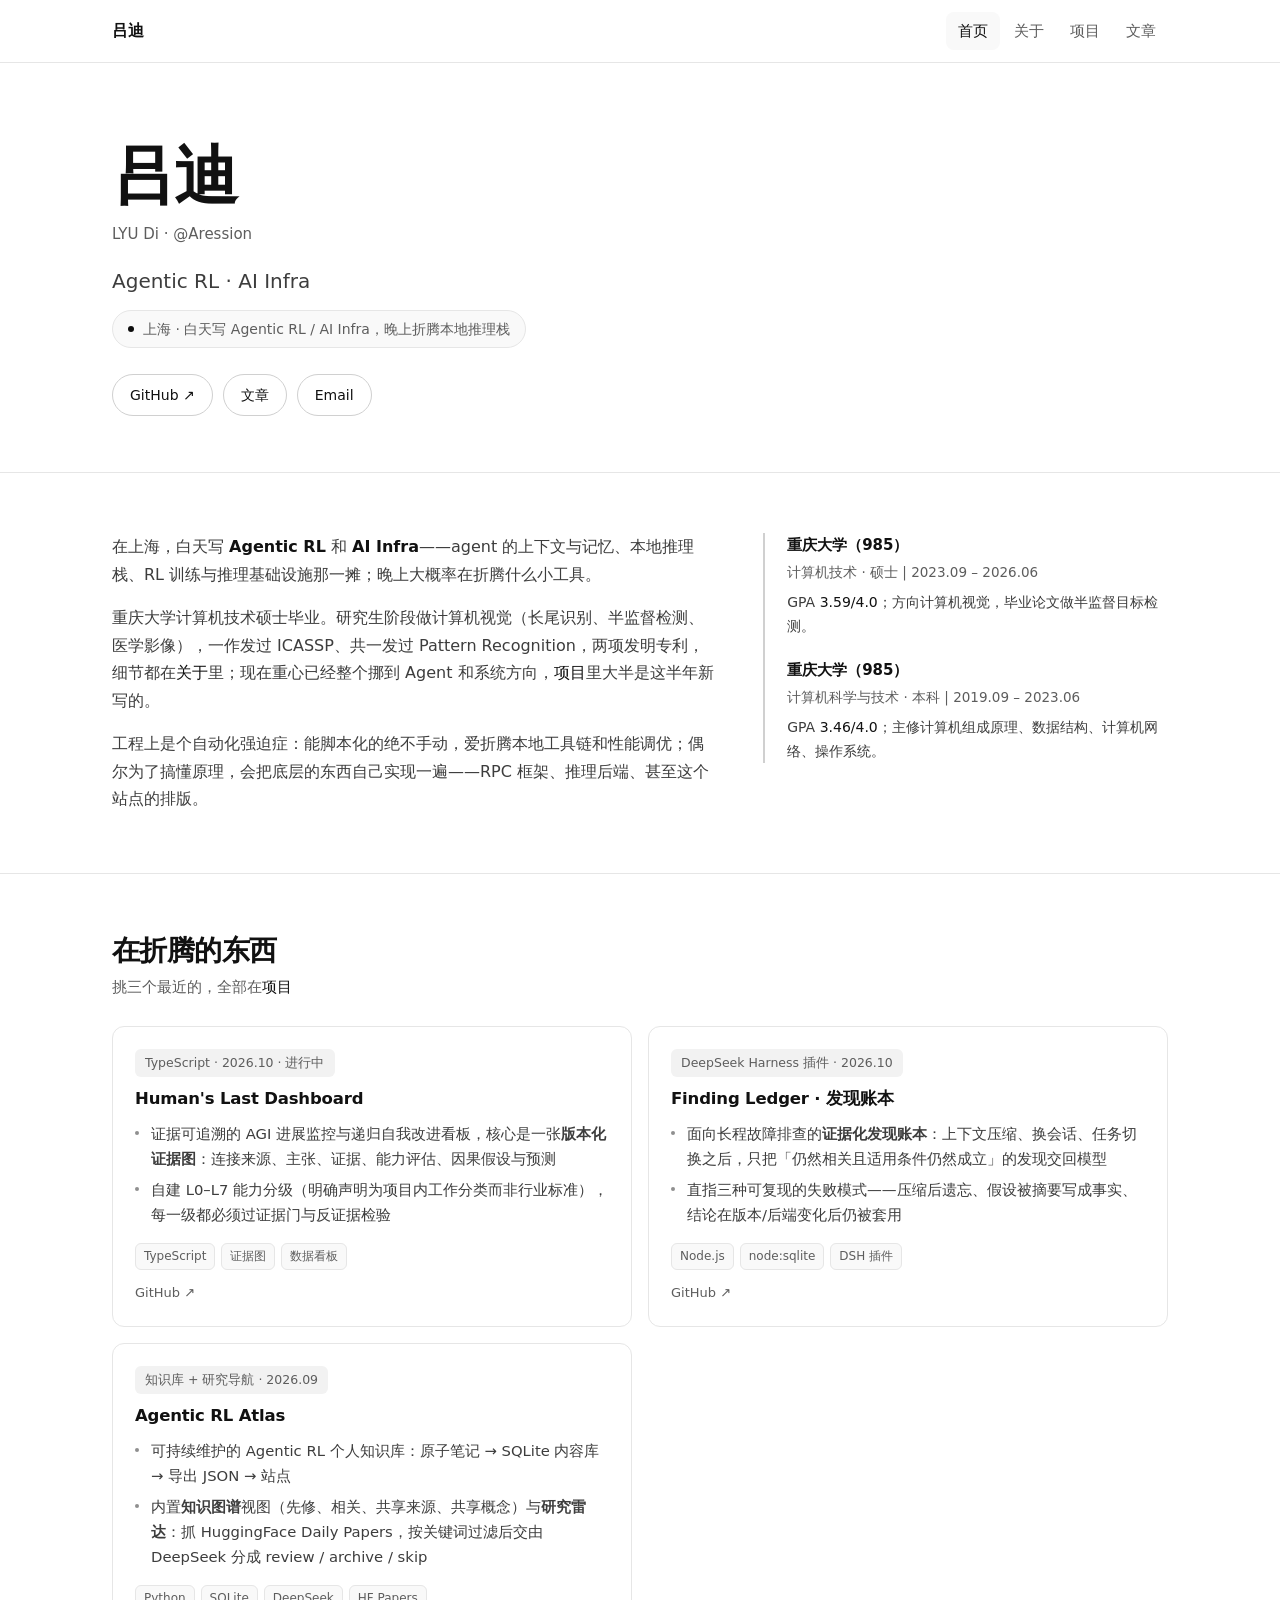
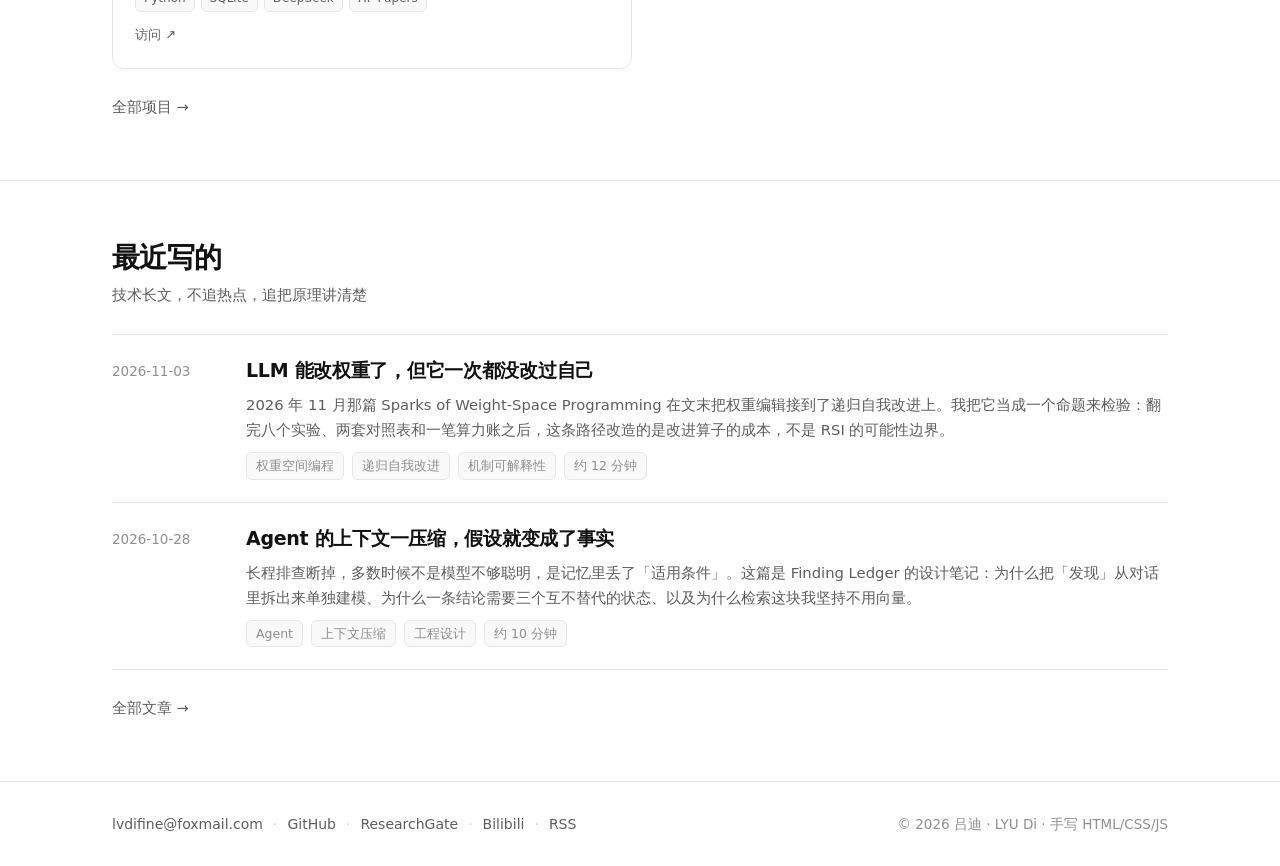
==== commit 4e6ca21a: "post: LLM 能改权重了，但它一次都没改过自己 以 Sparks of Weight-Space Programming 为靶，检验权重空间编程驱动 RSI 的可行性： - 拆出 RSI 的七条" ====
--- a/index.html
+++ b/index.html
@@ -113,19 +113,19 @@
       </div>
       <ul class="post-list">
       <li class="post-item reveal" data-page-item>
+        <div class="post-date">2026-11-03</div>
+        <div>
+          <h3 class="post-h"><a href="/blog/weight-space-programming-rsi.html">LLM 能改权重了，但它一次都没改过自己</a></h3>
+          <p class="post-sum">2026 年 11 月那篇 Sparks of Weight-Space Programming 在文末把权重编辑接到了递归自我改进上。我把它当成一个命题来检验：翻完八个实验、两套对照表和一笔算力账之后，这条路径改造的是改进算子的成本，不是 RSI 的可能性边界。</p>
+          <div class="post-tags"><span>权重空间编程</span><span>递归自我改进</span><span>机制可解释性</span><span>约 12 分钟</span></div>
+        </div>
+      </li>
+      <li class="post-item reveal" data-page-item>
         <div class="post-date">2026-10-28</div>
         <div>
           <h3 class="post-h"><a href="/blog/finding-ledger-evidence-memory.html">Agent 的上下文一压缩，假设就变成了事实</a></h3>
           <p class="post-sum">长程排查断掉，多数时候不是模型不够聪明，是记忆里丢了「适用条件」。这篇是 Finding Ledger 的设计笔记：为什么把「发现」从对话里拆出来单独建模、为什么一条结论需要三个互不替代的状态、以及为什么检索这块我坚持不用向量。</p>
           <div class="post-tags"><span>Agent</span><span>上下文压缩</span><span>工程设计</span><span>约 10 分钟</span></div>
-        </div>
-      </li>
-      <li class="post-item reveal" data-page-item>
-        <div class="post-date">2026-10-28</div>
-        <div>
-          <h3 class="post-h"><a href="/blog/eth-exponential-time-hypothesis.html">ETH 被证伪之后，哪些下界还站得住</a></h3>
-          <p class="post-sum">2026 年 10 月 26 日，OpenAI 说内部模型证伪了指数时间假设。它是过去 27 年里几百篇「某算法不可能更快」论文的地基。这篇从 3-SAT 讲起，说清它到底断言了什么、算法做了什么，以及现在哪些结论真的倒了。</p>
-          <div class="post-tags"><span>复杂性理论</span><span>ETH</span><span>SAT</span><span>约 15 分钟</span></div>
         </div>
       </li>
       </ul>
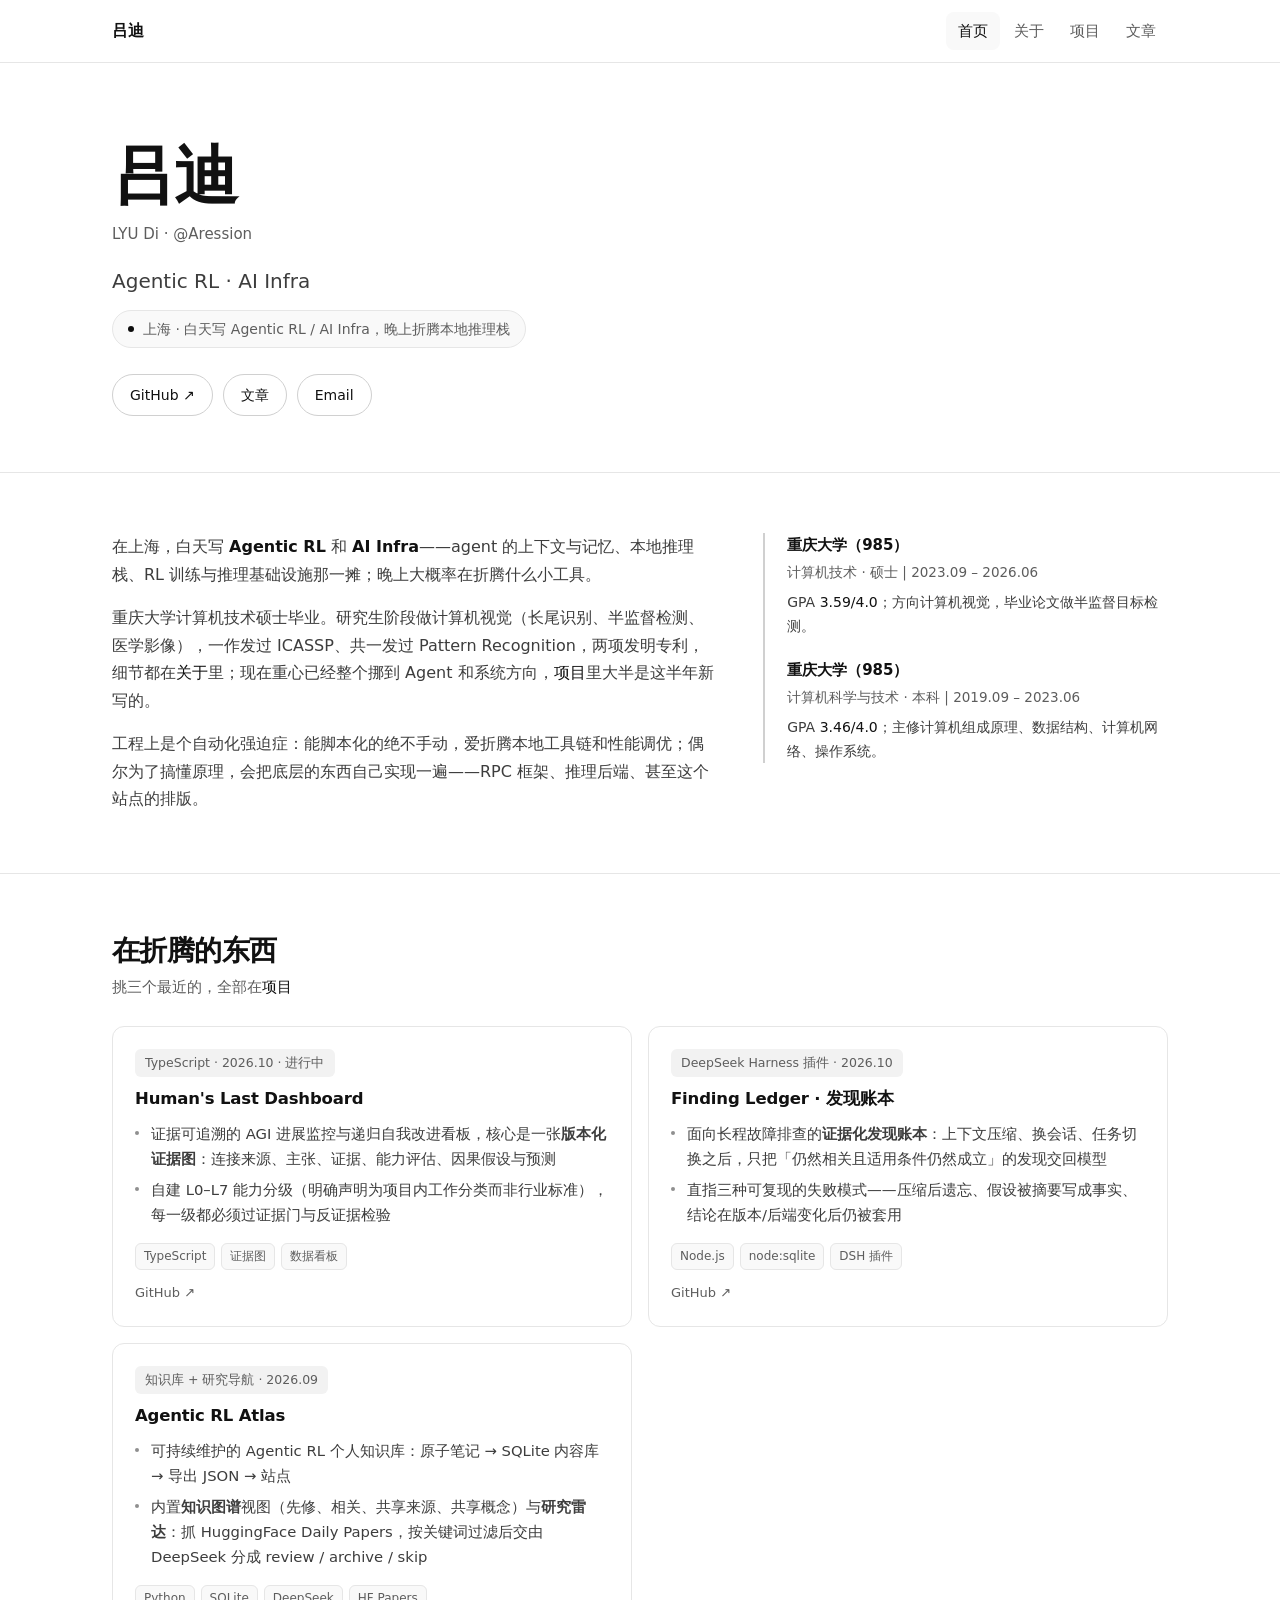
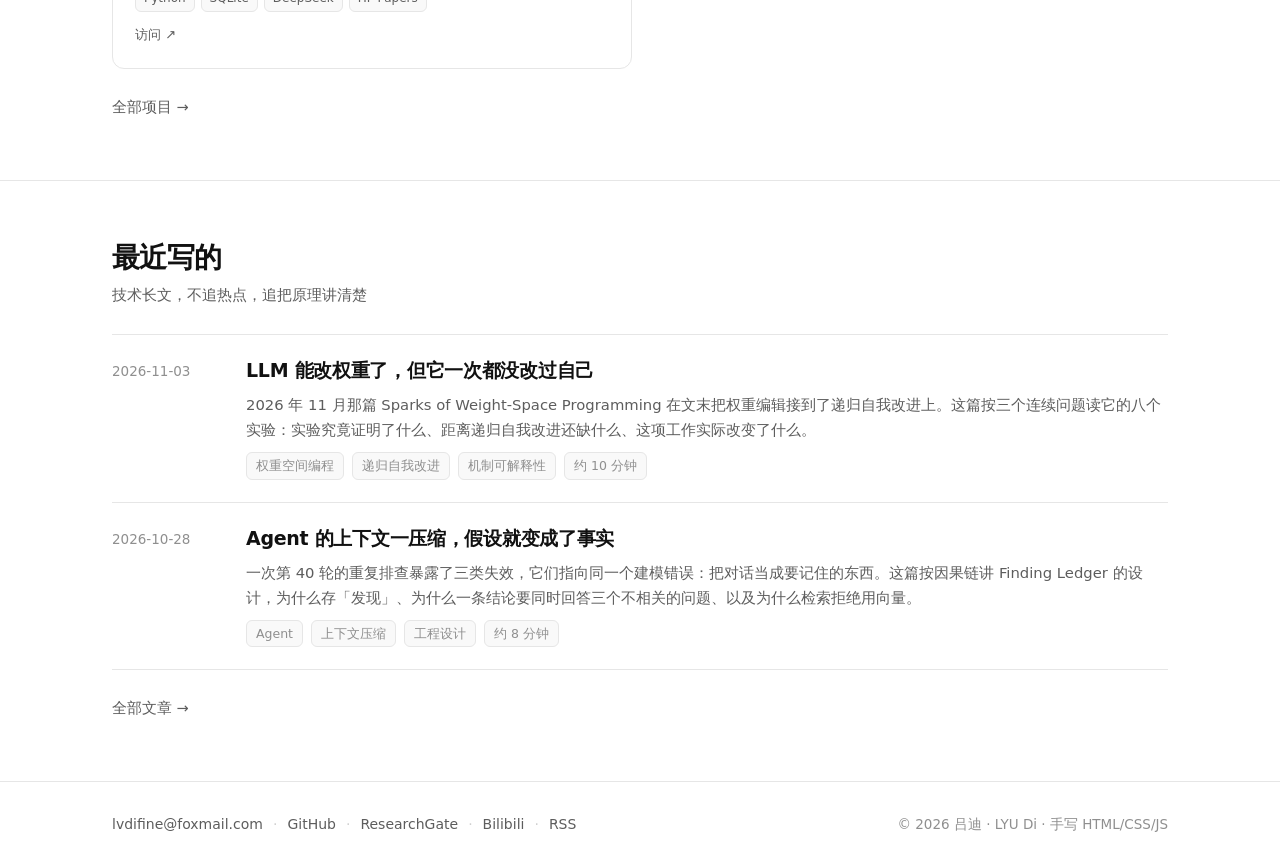
==== commit 0fb0e7e2: "editorial: 三篇文章结构性重写（issue #1） 按 issue 的诊断逐篇重构，不只是措辞： - ETH：从知识点铺陈改为 被推翻的命题 → 依赖它的结果 → 不依赖的 → 现存边界 -" ====
--- a/index.html
+++ b/index.html
@@ -116,16 +116,16 @@
         <div class="post-date">2026-11-03</div>
         <div>
           <h3 class="post-h"><a href="/blog/weight-space-programming-rsi.html">LLM 能改权重了，但它一次都没改过自己</a></h3>
-          <p class="post-sum">2026 年 11 月那篇 Sparks of Weight-Space Programming 在文末把权重编辑接到了递归自我改进上。我把它当成一个命题来检验：翻完八个实验、两套对照表和一笔算力账之后，这条路径改造的是改进算子的成本，不是 RSI 的可能性边界。</p>
-          <div class="post-tags"><span>权重空间编程</span><span>递归自我改进</span><span>机制可解释性</span><span>约 12 分钟</span></div>
+          <p class="post-sum">2026 年 11 月那篇 Sparks of Weight-Space Programming 在文末把权重编辑接到了递归自我改进上。这篇按三个连续问题读它的八个实验：实验究竟证明了什么、距离递归自我改进还缺什么、这项工作实际改变了什么。</p>
+          <div class="post-tags"><span>权重空间编程</span><span>递归自我改进</span><span>机制可解释性</span><span>约 10 分钟</span></div>
         </div>
       </li>
       <li class="post-item reveal" data-page-item>
         <div class="post-date">2026-10-28</div>
         <div>
           <h3 class="post-h"><a href="/blog/finding-ledger-evidence-memory.html">Agent 的上下文一压缩，假设就变成了事实</a></h3>
-          <p class="post-sum">长程排查断掉，多数时候不是模型不够聪明，是记忆里丢了「适用条件」。这篇是 Finding Ledger 的设计笔记：为什么把「发现」从对话里拆出来单独建模、为什么一条结论需要三个互不替代的状态、以及为什么检索这块我坚持不用向量。</p>
-          <div class="post-tags"><span>Agent</span><span>上下文压缩</span><span>工程设计</span><span>约 10 分钟</span></div>
+          <p class="post-sum">一次第 40 轮的重复排查暴露了三类失效，它们指向同一个建模错误：把对话当成要记住的东西。这篇按因果链讲 Finding Ledger 的设计，为什么存「发现」、为什么一条结论要同时回答三个不相关的问题、以及为什么检索拒绝用向量。</p>
+          <div class="post-tags"><span>Agent</span><span>上下文压缩</span><span>工程设计</span><span>约 8 分钟</span></div>
         </div>
       </li>
       </ul>
--- a/assets/site.css
+++ b/assets/site.css
@@ -224,7 +224,9 @@
 .art-rule{border:none;border-top:1px solid var(--border);margin:26px 0 8px;max-width:760px}
 
 /* ── 正文 ── */
-.prose{font-size:16.5px;line-height:1.86;color:var(--fg-soft);max-width:760px}
+.prose{font-size:16.5px;line-height:1.86;color:var(--fg-soft);max-width:760px;
+  overflow-wrap:break-word}   /* 脚注里的长 URL、长英文串必须能断行，否则窄屏溢出 */
+.prose a,.prose code{overflow-wrap:anywhere}
 .prose>:first-child{margin-top:0}
 .prose h2{font-size:clamp(21px,2.2vw,25px);line-height:1.32;letter-spacing:-.015em;color:var(--fg);
   margin:50px 0 14px;font-weight:600;scroll-margin-top:88px;position:relative}
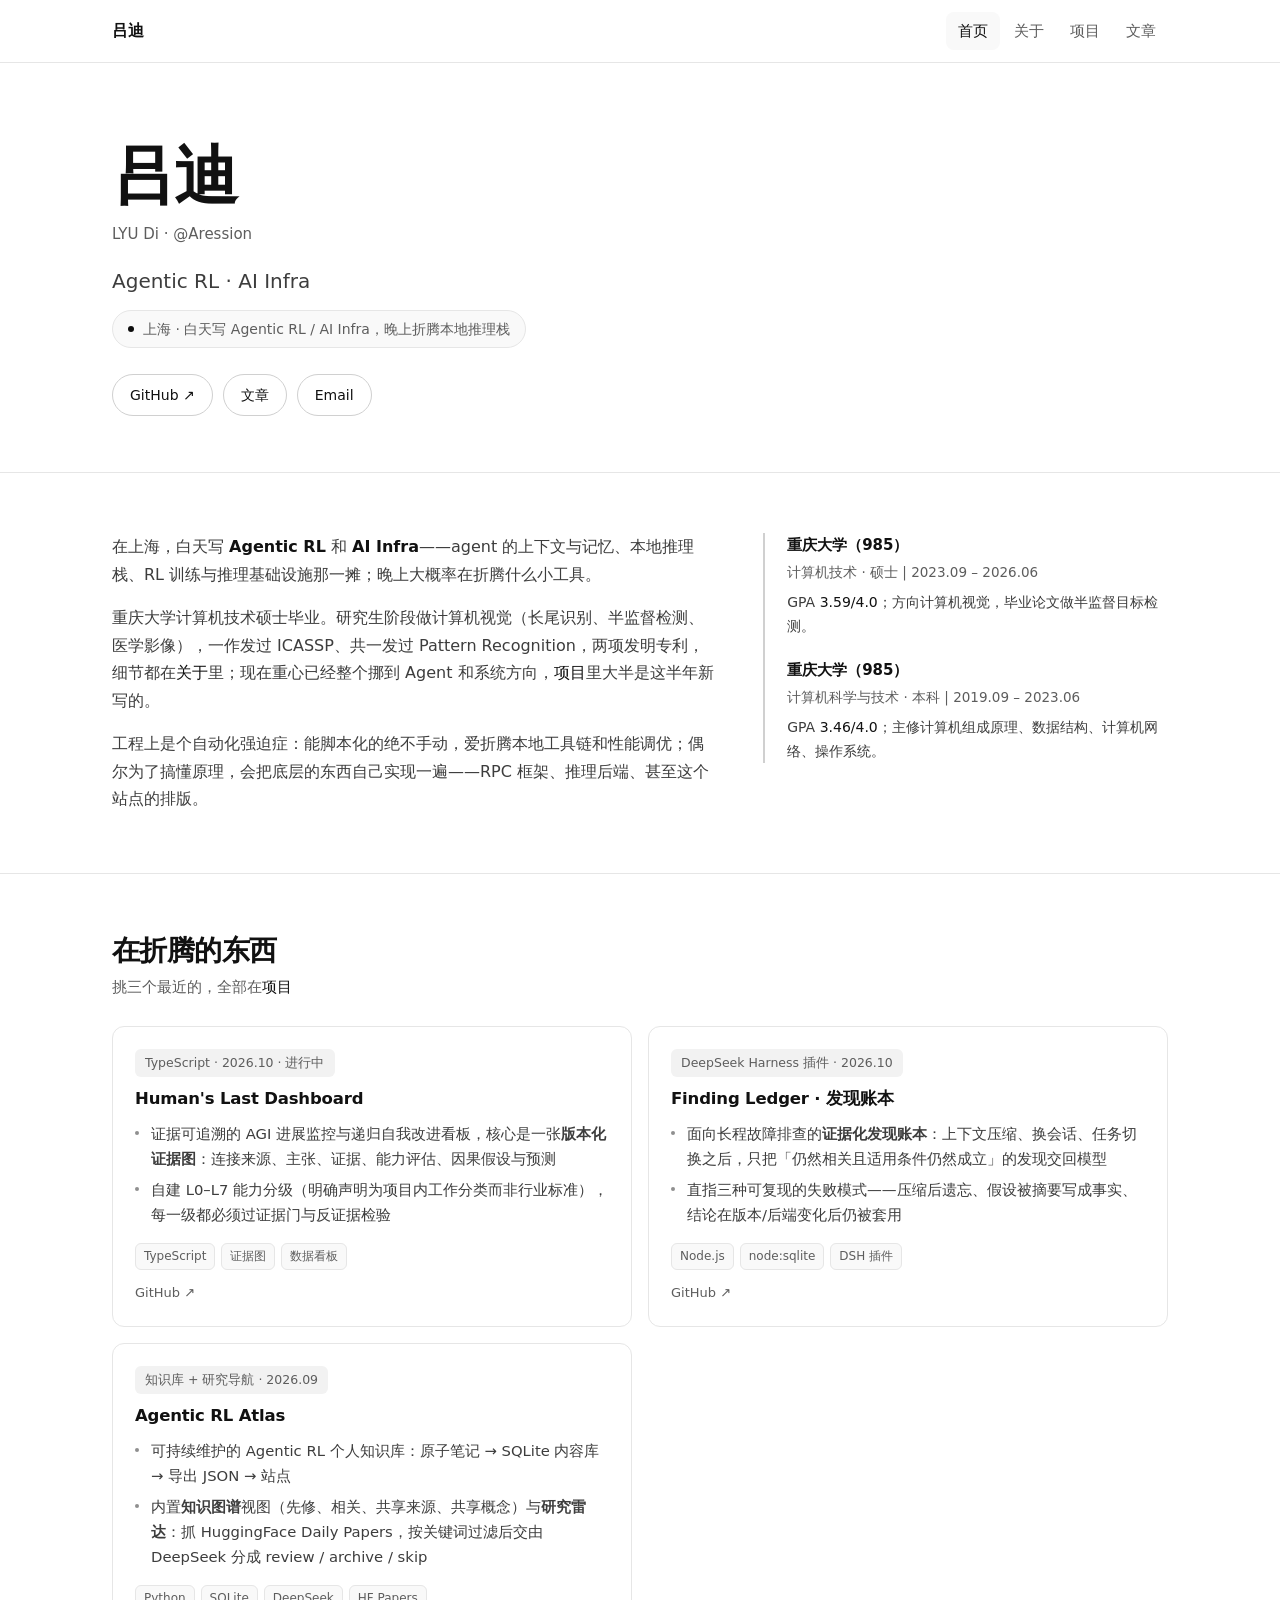
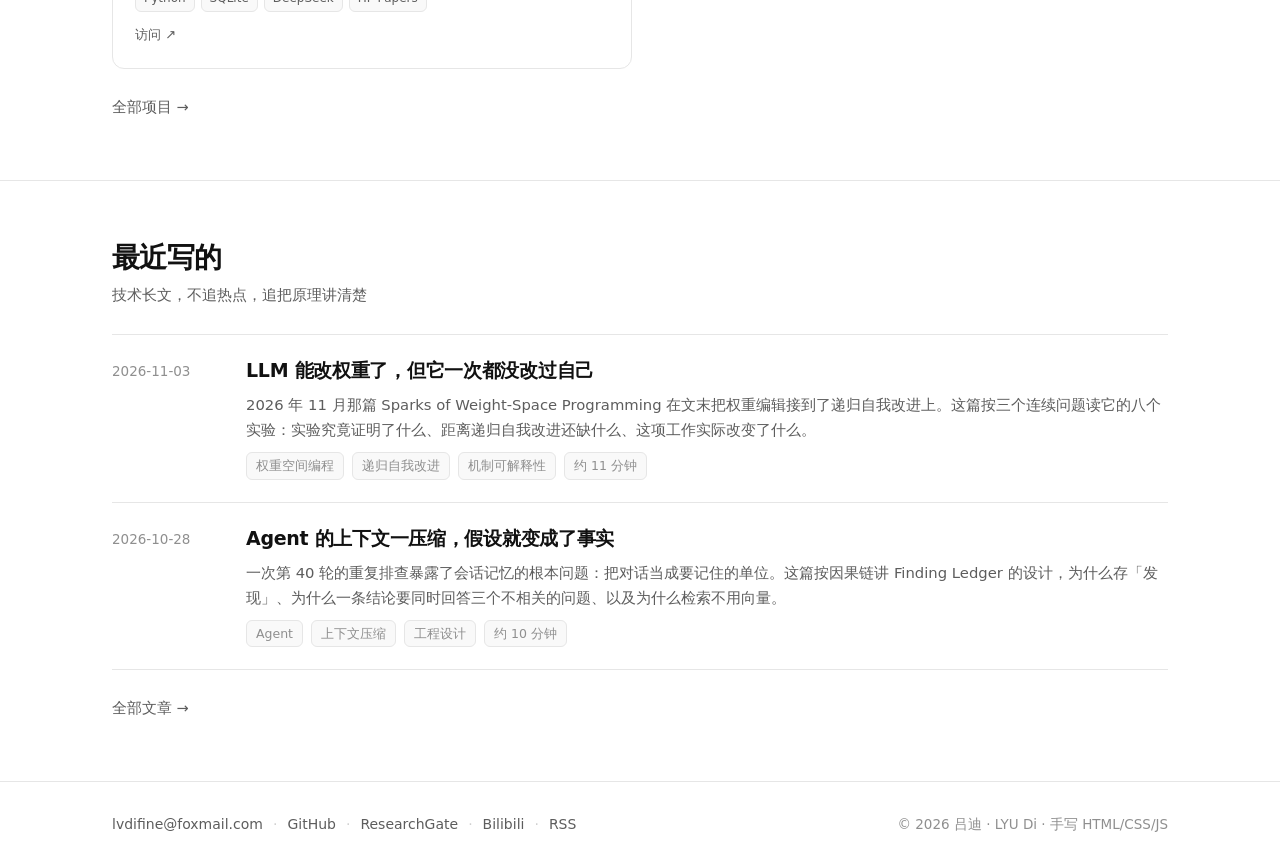
==== commit 276a2e03: "editorial: 按追加契约重做验收 + 修复独立审查查出的事实错误 三篇文章按 issue 追加的 D/E/F/G/H 契约重新验收，并派独立子代理审查（不自评）。  新增 tools/edit" ====
--- a/index.html
+++ b/index.html
@@ -117,15 +117,15 @@
         <div>
           <h3 class="post-h"><a href="/blog/weight-space-programming-rsi.html">LLM 能改权重了，但它一次都没改过自己</a></h3>
           <p class="post-sum">2026 年 11 月那篇 Sparks of Weight-Space Programming 在文末把权重编辑接到了递归自我改进上。这篇按三个连续问题读它的八个实验：实验究竟证明了什么、距离递归自我改进还缺什么、这项工作实际改变了什么。</p>
-          <div class="post-tags"><span>权重空间编程</span><span>递归自我改进</span><span>机制可解释性</span><span>约 10 分钟</span></div>
+          <div class="post-tags"><span>权重空间编程</span><span>递归自我改进</span><span>机制可解释性</span><span>约 11 分钟</span></div>
         </div>
       </li>
       <li class="post-item reveal" data-page-item>
         <div class="post-date">2026-10-28</div>
         <div>
           <h3 class="post-h"><a href="/blog/finding-ledger-evidence-memory.html">Agent 的上下文一压缩，假设就变成了事实</a></h3>
-          <p class="post-sum">一次第 40 轮的重复排查暴露了三类失效，它们指向同一个建模错误：把对话当成要记住的东西。这篇按因果链讲 Finding Ledger 的设计，为什么存「发现」、为什么一条结论要同时回答三个不相关的问题、以及为什么检索拒绝用向量。</p>
-          <div class="post-tags"><span>Agent</span><span>上下文压缩</span><span>工程设计</span><span>约 8 分钟</span></div>
+          <p class="post-sum">一次第 40 轮的重复排查暴露了会话记忆的根本问题：把对话当成要记住的单位。这篇按因果链讲 Finding Ledger 的设计，为什么存「发现」、为什么一条结论要同时回答三个不相关的问题、以及为什么检索不用向量。</p>
+          <div class="post-tags"><span>Agent</span><span>上下文压缩</span><span>工程设计</span><span>约 10 分钟</span></div>
         </div>
       </li>
       </ul>
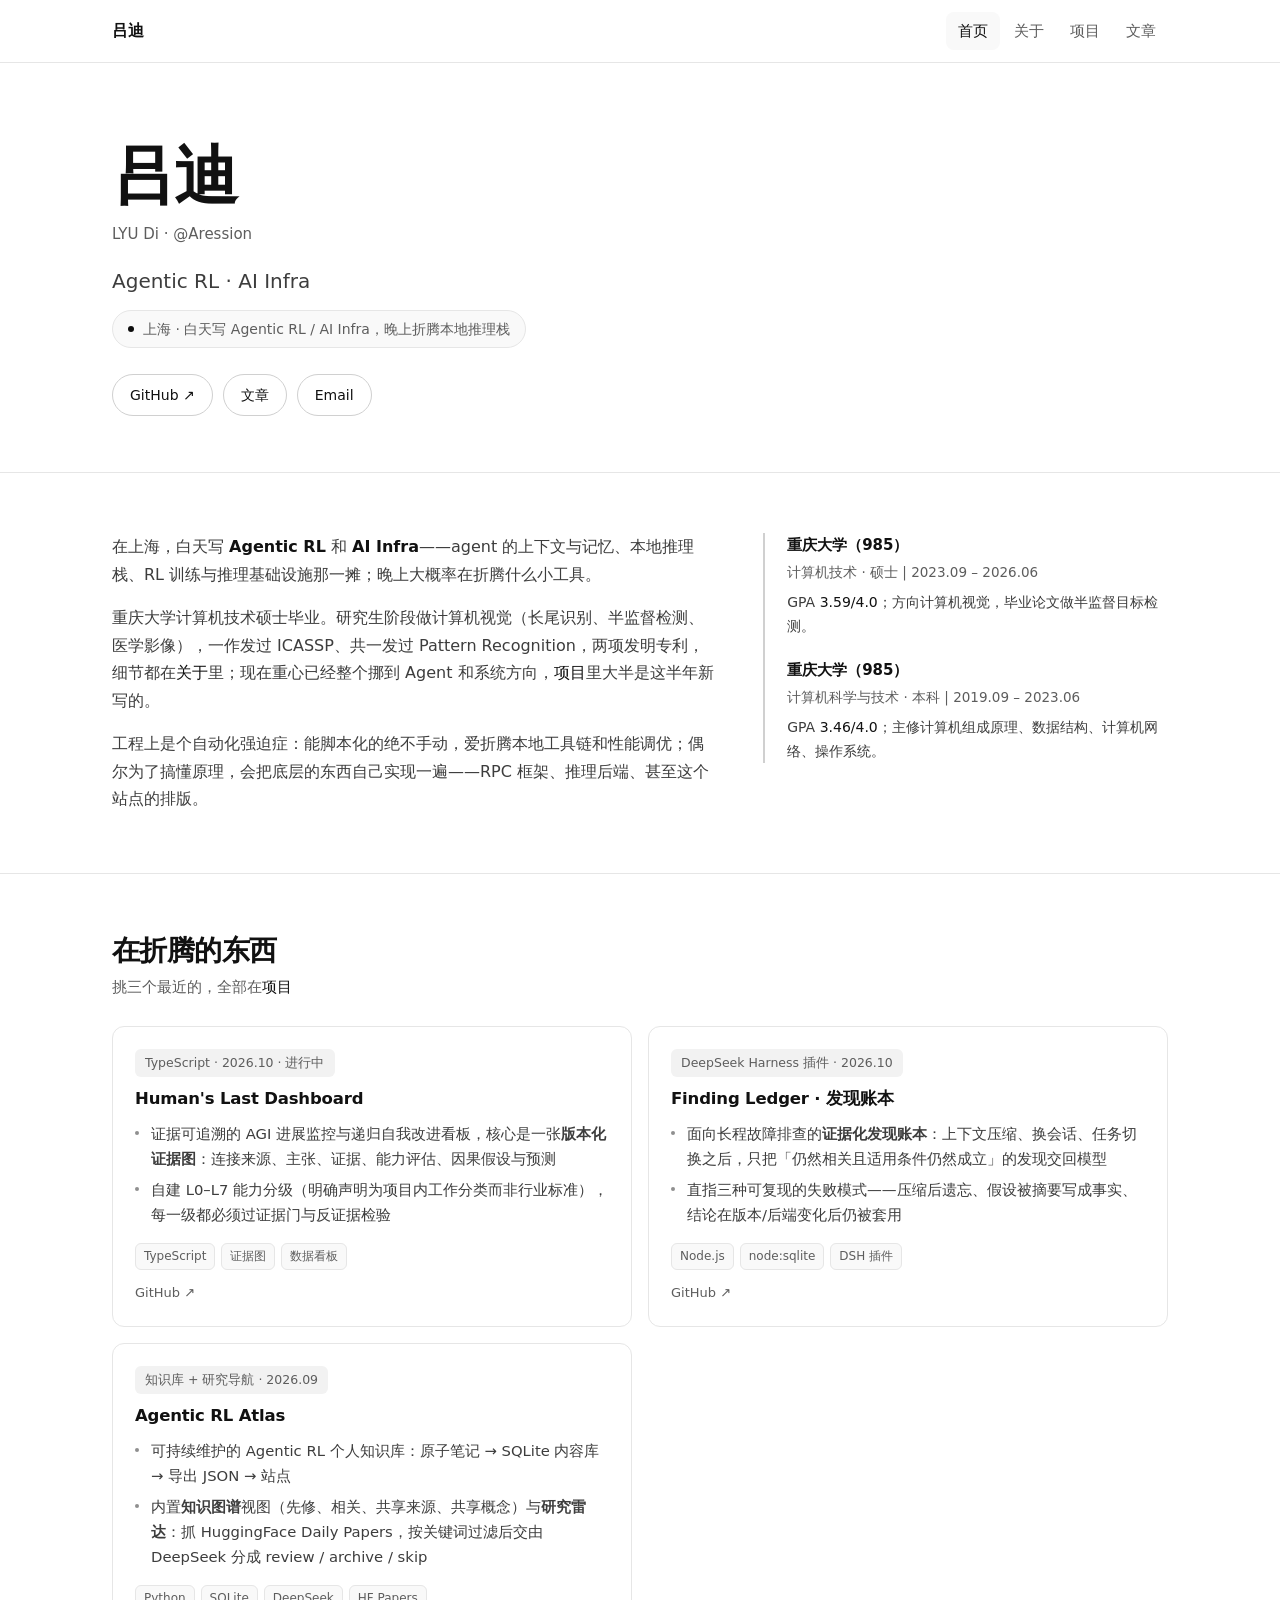
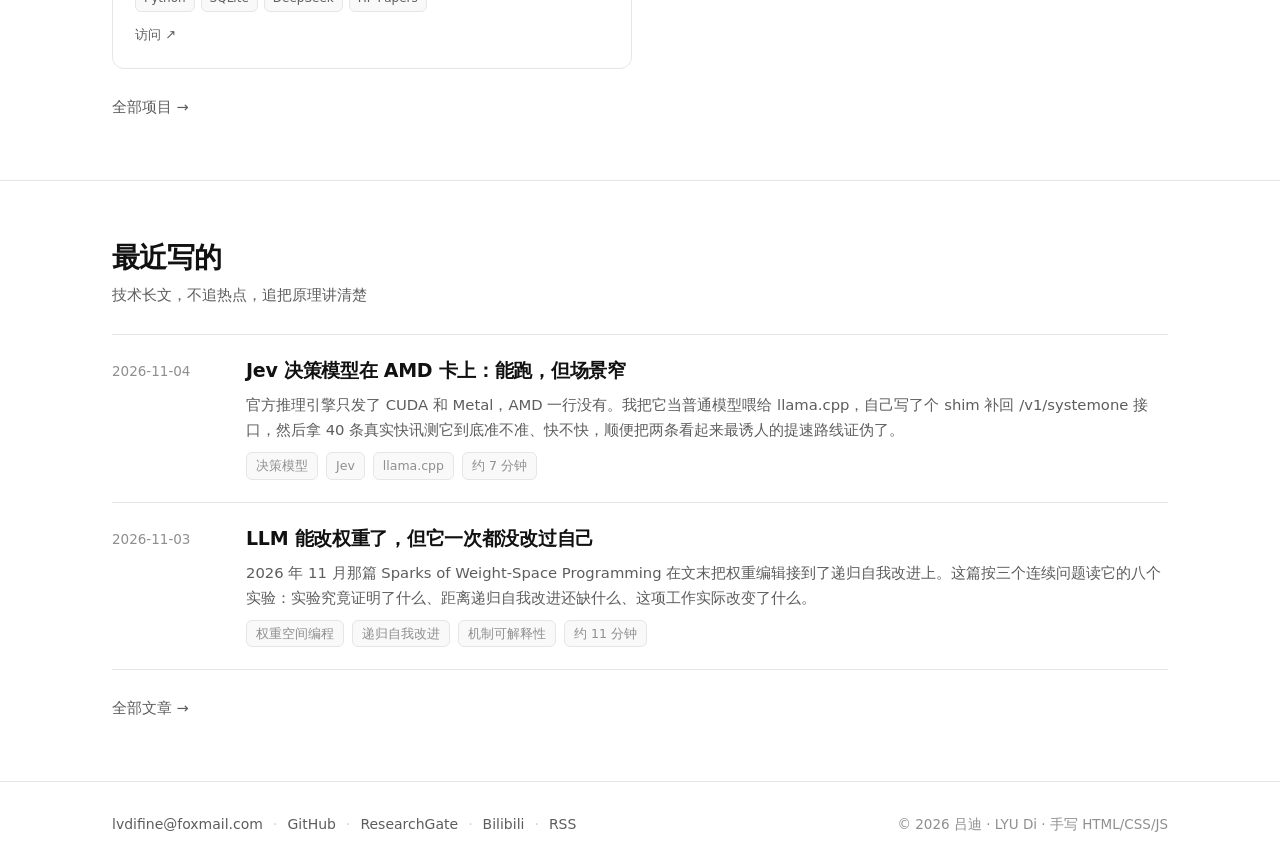
==== commit c14b6078: "post: Jev 决策模型在 AMD 卡上（llama.cpp + Vulkan 部署实测）" ====
--- a/index.html
+++ b/index.html
@@ -113,19 +113,19 @@
       </div>
       <ul class="post-list">
       <li class="post-item reveal" data-page-item>
+        <div class="post-date">2026-11-04</div>
+        <div>
+          <h3 class="post-h"><a href="/blog/jev-decision-model-amd-vulkan.html">Jev 决策模型在 AMD 卡上：能跑，但场景窄</a></h3>
+          <p class="post-sum">官方推理引擎只发了 CUDA 和 Metal，AMD 一行没有。我把它当普通模型喂给 llama.cpp，自己写了个 shim 补回 /v1/systemone 接口，然后拿 40 条真实快讯测它到底准不准、快不快，顺便把两条看起来最诱人的提速路线证伪了。</p>
+          <div class="post-tags"><span>决策模型</span><span>Jev</span><span>llama.cpp</span><span>约 7 分钟</span></div>
+        </div>
+      </li>
+      <li class="post-item reveal" data-page-item>
         <div class="post-date">2026-11-03</div>
         <div>
           <h3 class="post-h"><a href="/blog/weight-space-programming-rsi.html">LLM 能改权重了，但它一次都没改过自己</a></h3>
           <p class="post-sum">2026 年 11 月那篇 Sparks of Weight-Space Programming 在文末把权重编辑接到了递归自我改进上。这篇按三个连续问题读它的八个实验：实验究竟证明了什么、距离递归自我改进还缺什么、这项工作实际改变了什么。</p>
           <div class="post-tags"><span>权重空间编程</span><span>递归自我改进</span><span>机制可解释性</span><span>约 11 分钟</span></div>
-        </div>
-      </li>
-      <li class="post-item reveal" data-page-item>
-        <div class="post-date">2026-10-28</div>
-        <div>
-          <h3 class="post-h"><a href="/blog/finding-ledger-evidence-memory.html">Agent 的上下文一压缩，假设就变成了事实</a></h3>
-          <p class="post-sum">一次第 40 轮的重复排查暴露了会话记忆的根本问题：把对话当成要记住的单位。这篇按因果链讲 Finding Ledger 的设计，为什么存「发现」、为什么一条结论要同时回答三个不相关的问题、以及为什么检索不用向量。</p>
-          <div class="post-tags"><span>Agent</span><span>上下文压缩</span><span>工程设计</span><span>约 10 分钟</span></div>
         </div>
       </li>
       </ul>
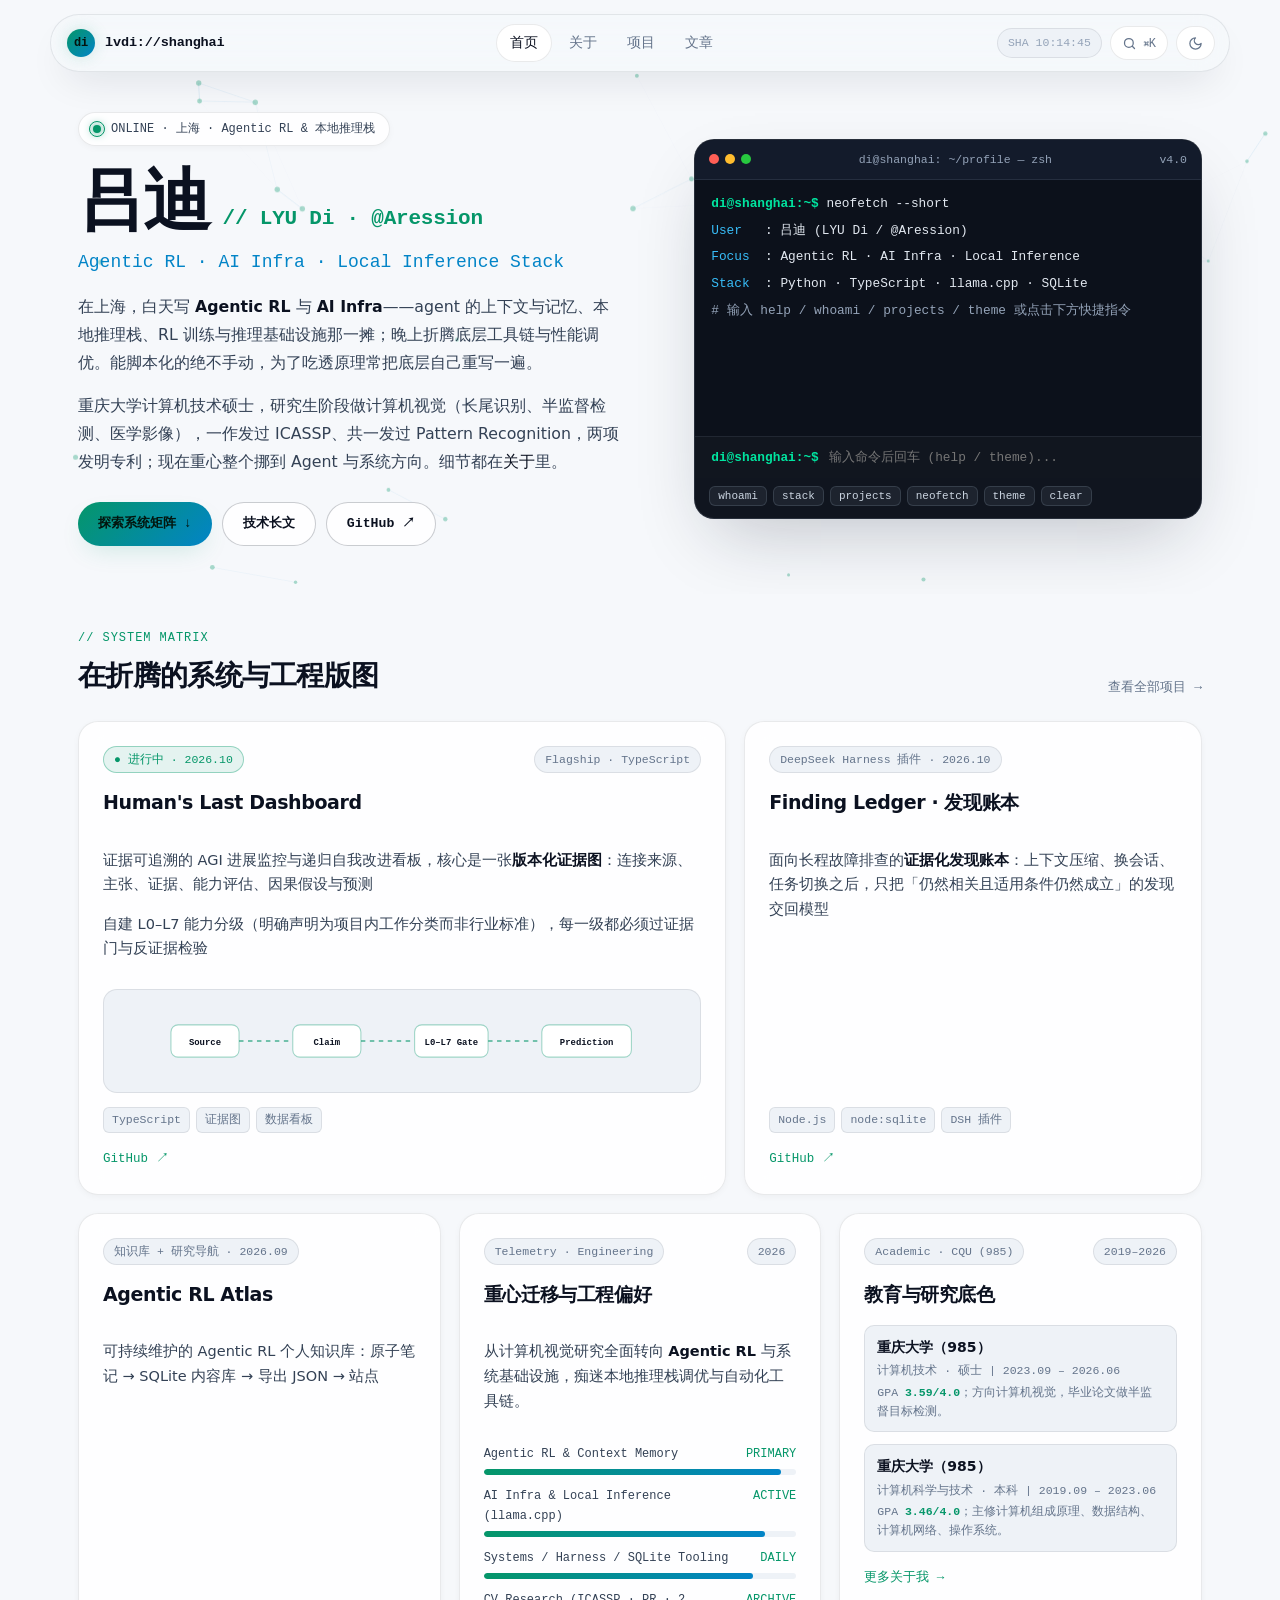
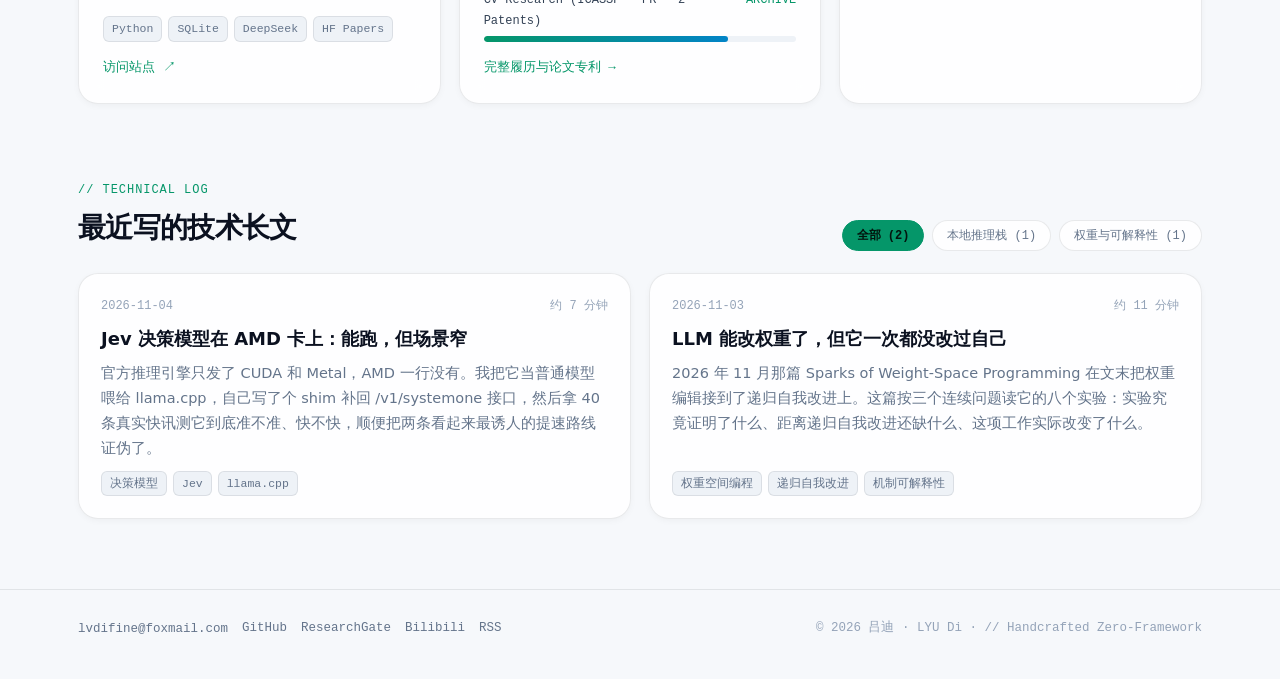
==== commit 732fef2c: "refactor(ui): 全站改版为 Bento OS 极客风，并把皮肤落进 build.py 生成器 原方案只替换 index.html / site.css / site.js 三个产物，但本站" ====
--- a/index.html
+++ b/index.html
@@ -3,12 +3,12 @@
 <head>
 <meta charset="UTF-8">
 <meta name="viewport" content="width=device-width, initial-scale=1">
-<meta name="theme-color" content="#ffffff">
+<meta name="theme-color" content="#f6f8fb">
 <title>吕迪 · LYU Di — Agentic RL · AI Infra</title>
 <meta name="description" content="吕迪（LYU Di，@Aression）的个人主页：Agentic RL、AI Infra，以及偶尔写的技术长文。">
 <meta name="author" content="Di Lv (吕迪)">
 <link rel="canonical" href="https://lvdi-profile.vercel.app/">
-<link rel="icon" href="data:image/svg+xml,%3Csvg xmlns='http://www.w3.org/2000/svg' viewBox='0 0 32 32'%3E%3Crect width='32' height='32' rx='7' fill='%23111111'/%3E%3Ctext x='16' y='23' font-family='-apple-system,Segoe UI,sans-serif' font-size='18' font-weight='600' fill='%23ffffff' text-anchor='middle'%3Edi%3C/text%3E%3C/svg%3E">
+<link rel="icon" href="data:image/svg+xml,%3Csvg xmlns='http://www.w3.org/2000/svg' viewBox='0 0 32 32'%3E%3Crect width='32' height='32' rx='7' fill='%2305070c'/%3E%3Ctext x='16' y='23' font-family='ui-monospace,monospace' font-size='16' font-weight='700' fill='%2300e5a0' text-anchor='middle'%3Edi%3C/text%3E%3C/svg%3E">
 <link rel="alternate" type="application/atom+xml" title="吕迪 · 文章" href="/feed.xml">
 <meta property="og:type" content="website">
 <meta property="og:title" content="吕迪 · LYU Di — Agentic RL · AI Infra">
@@ -22,133 +22,225 @@
 <meta property="og:image:alt" content="吕迪 · LYU Di — Agentic RL · AI Infra">
 <meta name="twitter:card" content="summary_large_image">
 <meta name="twitter:image" content="https://lvdi-profile.vercel.app/assets/og/home.png">
+<script>(function(){try{var s=localStorage.getItem('lvdi-theme');var t=(s==='dark'||s==='light')?s:(window.matchMedia&&window.matchMedia('(prefers-color-scheme: dark)').matches?'dark':'light');document.documentElement.setAttribute('data-theme',t);var m=document.querySelector('meta[name="theme-color"]');if(m)m.setAttribute('content',t==='dark'?'#05070c':'#f6f8fb');}catch(e){}})();</script>
 <link rel="stylesheet" href="/assets/site.css">
+<noscript><style>.reveal{opacity:1;transform:none}</style></noscript>
 </head>
 <body>
 <a class="skip" href="#main">跳到主要内容</a>
 
-<header class="nav">
-  <div class="wrap nav-in">
-    <a class="brand" href="/">吕迪</a>
-    <button class="nav-toggle" id="navToggle" aria-label="展开导航" aria-expanded="false">菜单</button>
-    <nav id="nav" aria-label="页面导航">
-      <ul>
-        <li><a href="/" class="active" aria-current="page">首页</a></li>
-        <li><a href="/about.html">关于</a></li>
-        <li><a href="/projects.html">项目</a></li>
-        <li><a href="/blog/">文章</a></li>
+<header class="dock-wrap">
+  <div class="dock">
+    <a class="dock-brand" href="/">
+      <span class="dock-logo" aria-hidden="true">di</span>
+      <span>lvdi://shanghai</span>
+    </a>
+    <nav aria-label="主导航">
+      <ul class="dock-nav" id="dockNav">
+          <li><a href="/" class="active" aria-current="page">首页</a></li>
+          <li><a href="/about.html">关于</a></li>
+          <li><a href="/projects.html">项目</a></li>
+          <li><a href="/blog/">文章</a></li>
       </ul>
     </nav>
+    <div class="dock-right">
+      <span class="dock-clock" id="shClock" aria-label="上海时间">SHA --:--:--</span>
+      <button type="button" class="icon-btn cmd-btn" id="cmdOpen" aria-label="打开命令面板" title="快捷命令 (⌘K / Ctrl+K)">
+        <svg viewBox="0 0 24 24" fill="none" stroke="currentColor" stroke-width="2" stroke-linecap="round" stroke-linejoin="round" aria-hidden="true"><circle cx="11" cy="11" r="7"/><path d="m20 20-3.5-3.5"/></svg>
+        <span class="cmd-txt">⌘K</span>
+      </button>
+      <button type="button" class="icon-btn theme-toggle" id="themeToggle" aria-label="切换明暗主题" title="切换明暗主题 (T)">
+        <svg class="icon-sun" viewBox="0 0 24 24" fill="none" stroke="currentColor" stroke-width="2" stroke-linecap="round" stroke-linejoin="round" aria-hidden="true"><circle cx="12" cy="12" r="4"/><path d="M12 2v2M12 20v2M4.93 4.93l1.41 1.41M17.66 17.66l1.41 1.41M2 12h2M20 12h2M6.34 17.66l-1.41 1.41M19.07 4.93l-1.41 1.41"/></svg>
+        <svg class="icon-moon" viewBox="0 0 24 24" fill="none" stroke="currentColor" stroke-width="2" stroke-linecap="round" stroke-linejoin="round" aria-hidden="true"><path d="M12 3a6 6 0 0 0 9 9 9 9 0 1 1-9-9Z"/></svg>
+      </button>
+      <button type="button" class="icon-btn dock-menu-btn" id="dockMenuBtn" aria-label="展开导航" aria-expanded="false">☰</button>
+    </div>
   </div>
 </header>
 
 <main id="main">
-  <section class="hero">
+  <section class="hero-stage">
+    <canvas id="heroCanvas" aria-hidden="true"></canvas>
+    <div class="wrap hero-grid">
+      <div>
+        <div class="status-pill">
+          <span class="pulse-dot" aria-hidden="true"></span>
+          <span>ONLINE · 上海 · Agentic RL &amp; 本地推理栈</span>
+        </div>
+        <h1 class="hero-title">
+          <span>吕迪</span>
+          <span class="hero-title-en">// LYU Di · @Aression</span>
+        </h1>
+        <p class="hero-tagline" id="heroTagline">Agentic RL · AI Infra · Local Inference Stack</p>
+        <div class="hero-bio">
+          <p>在上海，白天写 <strong>Agentic RL</strong> 与 <strong>AI Infra</strong>——agent 的上下文与记忆、本地推理栈、RL 训练与推理基础设施那一摊；晚上折腾底层工具链与性能调优。能脚本化的绝不手动，为了吃透原理常把底层自己重写一遍。</p>
+          <p>重庆大学计算机技术硕士，研究生阶段做计算机视觉（长尾识别、半监督检测、医学影像），一作发过 ICASSP、共一发过 Pattern Recognition，两项发明专利；现在重心整个挪到 Agent 与系统方向。细节都在<a href="/about.html">关于</a>里。</p>
+        </div>
+        <div class="hero-cta">
+          <a class="btn-primary" href="#bento">探索系统矩阵 ↓</a>
+          <a class="btn-ghost" href="/blog/">技术长文</a>
+          <a class="btn-ghost" href="https://github.com/Aression" target="_blank" rel="noopener">GitHub ↗</a>
+        </div>
+      </div>
+
+      <div class="term-window" aria-label="交互式终端">
+        <div class="term-bar">
+          <span class="term-dots" aria-hidden="true"><span></span><span></span><span></span></span>
+          <span class="term-title">di@shanghai: ~/profile — zsh</span>
+          <span class="term-title">v4.0</span>
+        </div>
+        <div class="term-body" id="termOut">
+          <div class="term-line"><span class="t-acc">di@shanghai:~$</span> neofetch --short</div>
+          <div class="term-line"><span class="t-sky">User</span>   : 吕迪 (LYU Di / @Aression)</div>
+          <div class="term-line"><span class="t-sky">Focus</span>  : Agentic RL · AI Infra · Local Inference</div>
+          <div class="term-line"><span class="t-sky">Stack</span>  : Python · TypeScript · llama.cpp · SQLite</div>
+          <div class="term-line"><span class="t-mut"># 输入 help / whoami / projects / theme 或点击下方快捷指令</span></div>
+        </div>
+        <div class="term-input-row">
+          <span class="term-prompt">di@shanghai:~$</span>
+          <input type="text" class="term-input" id="termInput" placeholder="输入命令后回车 (help / theme)..." autocomplete="off" spellcheck="false" aria-label="终端命令输入">
+        </div>
+        <div class="term-chips">
+          <button type="button" class="term-chip" data-cmd="whoami">whoami</button>
+          <button type="button" class="term-chip" data-cmd="stack">stack</button>
+          <button type="button" class="term-chip" data-cmd="projects">projects</button>
+          <button type="button" class="term-chip" data-cmd="neofetch">neofetch</button>
+          <button type="button" class="term-chip" data-cmd="theme">theme</button>
+          <button type="button" class="term-chip" data-cmd="clear">clear</button>
+        </div>
+      </div>
+    </div>
+  </section>
+
+  <section class="section-block" id="bento">
     <div class="wrap">
-      <h1>吕迪</h1>
-      <p class="id-line">LYU Di · @Aression</p>
-      <p class="tagline">Agentic RL · AI Infra</p>
-      <p class="status"><span class="dot" aria-hidden="true"></span> 上海 · 白天写 Agentic RL / AI Infra，晚上折腾本地推理栈</p>
-      <ul class="links">
-        <li><a href="https://github.com/Aression" target="_blank" rel="noopener">GitHub ↗</a></li>
-        <li><a href="/blog/">文章</a></li>
-        <li><a href="mailto:lvdifine@foxmail.com">Email</a></li>
-      </ul>
+      <div class="section-bar reveal">
+        <div>
+          <p class="section-kicker">// System Matrix</p>
+          <h2 class="section-h">在折腾的系统与工程版图</h2>
+        </div>
+        <a class="section-link" href="/projects.html">查看全部项目 →</a>
+      </div>
+
+      <div class="bento-grid">
+        <article class="bento-card span-7 reveal">
+          <div class="bento-meta"><span class="badge-live">● 进行中 · 2026.10</span><span class="badge-muted">Flagship · TypeScript</span></div>
+          <h3>Human&#x27;s Last Dashboard</h3>
+          <div class="bento-desc"><p>证据可追溯的 AGI 进展监控与递归自我改进看板，核心是一张<strong>版本化证据图</strong>：连接来源、主张、证据、能力评估、因果假设与预测</p><p>自建 L0–L7 能力分级（明确声明为项目内工作分类而非行业标准），每一级都必须过证据门与反证据检验</p></div>
+          <svg class="graph-viz" viewBox="0 0 540 96" role="img" aria-label="版本化证据图结构示意">
+            <path class="graph-edge" d="M88 48 L148 48 M224 48 L284 48 M366 48 L426 48"/>
+            <g class="graph-node" transform="translate(12,30)"><rect width="76" height="36" rx="8"/><text x="38" y="22" text-anchor="middle">Source</text></g>
+            <g class="graph-node" transform="translate(148,30)"><rect width="76" height="36" rx="8"/><text x="38" y="22" text-anchor="middle">Claim</text></g>
+            <g class="graph-node" transform="translate(284,30)"><rect width="82" height="36" rx="8"/><text x="41" y="22" text-anchor="middle">L0–L7 Gate</text></g>
+            <g class="graph-node" transform="translate(426,30)"><rect width="100" height="36" rx="8"/><text x="50" y="22" text-anchor="middle">Prediction</text></g>
+          </svg>
+          <div class="pill-row"><span class="pill">TypeScript</span><span class="pill">证据图</span><span class="pill">数据看板</span></div>
+          <a class="card-action" href="https://github.com/Aression/human-last-dashboard" target="_blank" rel="noopener">GitHub ↗</a>
+        </article>
+        <article class="bento-card span-5 reveal">
+          <div class="bento-meta"><span class="badge-muted">DeepSeek Harness 插件 · 2026.10</span></div>
+          <h3>Finding Ledger · 发现账本</h3>
+          <div class="bento-desc"><p>面向长程故障排查的<strong>证据化发现账本</strong>：上下文压缩、换会话、任务切换之后，只把「仍然相关且适用条件仍然成立」的发现交回模型</p></div>
+          
+          <div class="pill-row"><span class="pill">Node.js</span><span class="pill">node:sqlite</span><span class="pill">DSH 插件</span></div>
+          <a class="card-action" href="https://github.com/Aression/Finding-Ledger" target="_blank" rel="noopener">GitHub ↗</a>
+        </article>
+        <article class="bento-card span-4 reveal">
+          <div class="bento-meta"><span class="badge-muted">知识库 + 研究导航 · 2026.09</span></div>
+          <h3>Agentic RL Atlas</h3>
+          <div class="bento-desc"><p>可持续维护的 Agentic RL 个人知识库：原子笔记 → SQLite 内容库 → 导出 JSON → 站点</p></div>
+          
+          <div class="pill-row"><span class="pill">Python</span><span class="pill">SQLite</span><span class="pill">DeepSeek</span><span class="pill">HF Papers</span></div>
+          <a class="card-action" href="https://agentic-rl-atlas.vercel.app" target="_blank" rel="noopener">访问站点 ↗</a>
+        </article>
+
+        <article class="bento-card span-4 reveal">
+          <div class="bento-meta">
+            <span class="badge-muted">Telemetry · Engineering</span>
+            <span class="badge-muted">2026</span>
+          </div>
+          <h3>重心迁移与工程偏好</h3>
+          <div class="bento-desc"><p>从计算机视觉研究全面转向 <strong>Agentic RL</strong> 与系统基础设施，痴迷本地推理栈调优与自动化工具链。</p></div>
+          <div class="telemetry-list">
+            <div class="tel-row">
+              <div class="tel-head"><span>Agentic RL &amp; Context Memory</span><span>PRIMARY</span></div>
+              <div class="tel-track"><div class="tel-fill" data-w="95"></div></div>
+            </div>            <div class="tel-row">
+              <div class="tel-head"><span>AI Infra &amp; Local Inference (llama.cpp)</span><span>ACTIVE</span></div>
+              <div class="tel-track"><div class="tel-fill" data-w="90"></div></div>
+            </div>            <div class="tel-row">
+              <div class="tel-head"><span>Systems / Harness / SQLite Tooling</span><span>DAILY</span></div>
+              <div class="tel-track"><div class="tel-fill" data-w="86"></div></div>
+            </div>            <div class="tel-row">
+              <div class="tel-head"><span>CV Research (ICASSP · PR · 2 Patents)</span><span>ARCHIVE</span></div>
+              <div class="tel-track"><div class="tel-fill" data-w="78"></div></div>
+            </div>
+          </div>
+          <a class="card-action" href="/about.html">完整履历与论文专利 →</a>
+        </article>
+
+        <article class="bento-card span-4 reveal">
+          <div class="bento-meta">
+            <span class="badge-muted">Academic · CQU (985)</span>
+            <span class="badge-muted">2019–2026</span>
+          </div>
+          <h3>教育与研究底色</h3>
+          <div class="cred-list">
+              <div class="cred-item">
+                <div class="cred-t">重庆大学（985）</div>
+                <div class="cred-s">计算机技术 · 硕士 | 2023.09 – 2026.06</div>
+                <div class="cred-s">GPA <em>3.59/4.0</em>；方向计算机视觉，毕业论文做半监督目标检测。</div>
+              </div>              <div class="cred-item">
+                <div class="cred-t">重庆大学（985）</div>
+                <div class="cred-s">计算机科学与技术 · 本科 | 2019.09 – 2023.06</div>
+                <div class="cred-s">GPA <em>3.46/4.0</em>；主修计算机组成原理、数据结构、计算机网络、操作系统。</div>
+              </div>
+          </div>
+          <a class="card-action" href="/about.html">更多关于我 →</a>
+        </article>
+      </div>
     </div>
   </section>
 
-  <section id="now">
+  <section class="section-block" id="writing">
     <div class="wrap">
-      <div class="two-col">
-        <div class="prose-sm reveal">
-          <p>在上海，白天写 <strong>Agentic RL</strong> 和 <strong>AI Infra</strong>——agent 的上下文与记忆、本地推理栈、RL 训练与推理基础设施那一摊；晚上大概率在折腾什么小工具。</p>
-          <p>重庆大学计算机技术硕士毕业。研究生阶段做计算机视觉（长尾识别、半监督检测、医学影像），一作发过 ICASSP、共一发过 Pattern Recognition，两项发明专利，细节都在<a href="/about.html">关于</a>里；现在重心已经整个挪到 Agent 和系统方向，<a href="/projects.html">项目</a>里大半是这半年新写的。</p>
-          <p>工程上是个自动化强迫症：能脚本化的绝不手动，爱折腾本地工具链和性能调优；偶尔为了搞懂原理，会把底层的东西自己实现一遍——RPC 框架、推理后端、甚至这个站点的排版。</p>
-        </div>
-        <div class="side-list reveal">
-          <div class="side-item"><div class="side-t">重庆大学（985）</div><div class="side-s">计算机技术 · 硕士 | 2023.09 – 2026.06</div><div class="side-d">GPA <em>3.59/4.0</em>；方向计算机视觉，毕业论文做半监督目标检测。</div></div><div class="side-item"><div class="side-t">重庆大学（985）</div><div class="side-s">计算机科学与技术 · 本科 | 2019.09 – 2023.06</div><div class="side-d">GPA <em>3.46/4.0</em>；主修计算机组成原理、数据结构、计算机网络、操作系统。</div></div>
-        </div>
+      <div class="section-bar reveal">
+        <div>
+          <p class="section-kicker">// Technical Log</p>
+          <h2 class="section-h">最近写的技术长文</h2>
+        </div>
+        <div class="filter-bar" role="group" aria-label="按主题筛选文章"><button type="button" class="filter-btn active" data-filter="all">全部 (2)</button><button type="button" class="filter-btn" data-filter="inference">本地推理栈 (1)</button><button type="button" class="filter-btn" data-filter="interp">权重与可解释性 (1)</button></div>
+      </div>
+
+      <div class="log-list">
+        <article class="log-card reveal" data-cat="inference">
+          <div class="log-top"><span>2026-11-04</span><span>约 7 分钟</span></div>
+          <h3><a href="/blog/jev-decision-model-amd-vulkan.html">Jev 决策模型在 AMD 卡上：能跑，但场景窄</a></h3>
+          <p>官方推理引擎只发了 CUDA 和 Metal，AMD 一行没有。我把它当普通模型喂给 llama.cpp，自己写了个 shim 补回 /v1/systemone 接口，然后拿 40 条真实快讯测它到底准不准、快不快，顺便把两条看起来最诱人的提速路线证伪了。</p>
+          <div class="pill-row"><span class="pill">决策模型</span><span class="pill">Jev</span><span class="pill">llama.cpp</span></div>
+        </article>
+        <article class="log-card reveal" data-cat="interp">
+          <div class="log-top"><span>2026-11-03</span><span>约 11 分钟</span></div>
+          <h3><a href="/blog/weight-space-programming-rsi.html">LLM 能改权重了，但它一次都没改过自己</a></h3>
+          <p>2026 年 11 月那篇 Sparks of Weight-Space Programming 在文末把权重编辑接到了递归自我改进上。这篇按三个连续问题读它的八个实验：实验究竟证明了什么、距离递归自我改进还缺什么、这项工作实际改变了什么。</p>
+          <div class="pill-row"><span class="pill">权重空间编程</span><span class="pill">递归自我改进</span><span class="pill">机制可解释性</span></div>
+        </article>
       </div>
     </div>
   </section>
 
-  <section id="projects-preview">
-    <div class="wrap">
-      <div class="sec-head reveal">
-        <h2 class="sec-title">在折腾的东西</h2>
-        <p class="sec-note">挑三个最近的，全部在<a href="/projects.html">项目</a></p>
-      </div>
-      <div class="card-grid">
-        <article class="card reveal">
-          <div class="card-top"><span class="card-role">TypeScript · 2026.10 · 进行中</span></div>
-          <h3>Human&#x27;s Last Dashboard</h3>
-          <ul><li>证据可追溯的 AGI 进展监控与递归自我改进看板，核心是一张<strong>版本化证据图</strong>：连接来源、主张、证据、能力评估、因果假设与预测</li><li>自建 L0–L7 能力分级（明确声明为项目内工作分类而非行业标准），每一级都必须过证据门与反证据检验</li></ul>
-          <div class="stack"><span>TypeScript</span><span>证据图</span><span>数据看板</span></div>
-          <div class="card-links"><a href="https://github.com/Aression/human-last-dashboard" target="_blank" rel="noopener">GitHub ↗</a></div>
-        </article>
-        <article class="card reveal">
-          <div class="card-top"><span class="card-role">DeepSeek Harness 插件 · 2026.10</span></div>
-          <h3>Finding Ledger · 发现账本</h3>
-          <ul><li>面向长程故障排查的<strong>证据化发现账本</strong>：上下文压缩、换会话、任务切换之后，只把「仍然相关且适用条件仍然成立」的发现交回模型</li><li>直指三种可复现的失败模式——压缩后遗忘、假设被摘要写成事实、结论在版本/后端变化后仍被套用</li></ul>
-          <div class="stack"><span>Node.js</span><span>node:sqlite</span><span>DSH 插件</span></div>
-          <div class="card-links"><a href="https://github.com/Aression/Finding-Ledger" target="_blank" rel="noopener">GitHub ↗</a></div>
-        </article>
-        <article class="card reveal">
-          <div class="card-top"><span class="card-role">知识库 + 研究导航 · 2026.09</span></div>
-          <h3>Agentic RL Atlas</h3>
-          <ul><li>可持续维护的 Agentic RL 个人知识库：原子笔记 → SQLite 内容库 → 导出 JSON → 站点</li><li>内置<strong>知识图谱</strong>视图（先修、相关、共享来源、共享概念）与<strong>研究雷达</strong>：抓 HuggingFace Daily Papers，按关键词过滤后交由 DeepSeek 分成 review / archive / skip</li></ul>
-          <div class="stack"><span>Python</span><span>SQLite</span><span>DeepSeek</span><span>HF Papers</span></div>
-          <div class="card-links"><a href="https://agentic-rl-atlas.vercel.app" target="_blank" rel="noopener">访问 ↗</a></div>
-        </article>
-      </div>
-      <p class="sec-more"><a href="/projects.html">全部项目 →</a></p>
-    </div>
-  </section>
-
-  <section id="writing">
-    <div class="wrap">
-      <div class="sec-head reveal">
-        <h2 class="sec-title">最近写的</h2>
-        <p class="sec-note">技术长文，不追热点，追把原理讲清楚</p>
-      </div>
-      <ul class="post-list">
-      <li class="post-item reveal" data-page-item>
-        <div class="post-date">2026-11-04</div>
-        <div>
-          <h3 class="post-h"><a href="/blog/jev-decision-model-amd-vulkan.html">Jev 决策模型在 AMD 卡上：能跑，但场景窄</a></h3>
-          <p class="post-sum">官方推理引擎只发了 CUDA 和 Metal，AMD 一行没有。我把它当普通模型喂给 llama.cpp，自己写了个 shim 补回 /v1/systemone 接口，然后拿 40 条真实快讯测它到底准不准、快不快，顺便把两条看起来最诱人的提速路线证伪了。</p>
-          <div class="post-tags"><span>决策模型</span><span>Jev</span><span>llama.cpp</span><span>约 7 分钟</span></div>
-        </div>
-      </li>
-      <li class="post-item reveal" data-page-item>
-        <div class="post-date">2026-11-03</div>
-        <div>
-          <h3 class="post-h"><a href="/blog/weight-space-programming-rsi.html">LLM 能改权重了，但它一次都没改过自己</a></h3>
-          <p class="post-sum">2026 年 11 月那篇 Sparks of Weight-Space Programming 在文末把权重编辑接到了递归自我改进上。这篇按三个连续问题读它的八个实验：实验究竟证明了什么、距离递归自我改进还缺什么、这项工作实际改变了什么。</p>
-          <div class="post-tags"><span>权重空间编程</span><span>递归自我改进</span><span>机制可解释性</span><span>约 11 分钟</span></div>
-        </div>
-      </li>
-      </ul>
-      <p class="sec-more"><a href="/blog/">全部文章 →</a></p>
-    </div>
-  </section>
-
 </main>
 
-<footer>
-  <div class="wrap foot-in">
-    <div class="foot-contact">
-      <a href="mailto:lvdifine@foxmail.com">lvdifine@foxmail.com</a>
-      <span class="sep">·</span>
+<footer class="site-footer">
+  <div class="wrap foot-grid">
+    <div class="foot-links">
+      <button type="button" id="copyMailBtn" data-mail="lvdifine@foxmail.com" title="点击复制邮箱">lvdifine@foxmail.com</button>
       <a href="https://github.com/Aression" target="_blank" rel="noopener">GitHub</a>
-      <span class="sep">·</span>
       <a href="https://www.researchgate.net/profile/Di-Lv-6" target="_blank" rel="noopener">ResearchGate</a>
-      <span class="sep">·</span>
       <a href="https://space.bilibili.com/7676105" target="_blank" rel="noopener">Bilibili</a>
-      <span class="sep">·</span>
       <a href="/feed.xml">RSS</a>
     </div>
-    <p class="foot-meta">© <span id="year">2026</span> 吕迪 · LYU Di · 手写 HTML/CSS/JS</p>
+    <div>© <span id="year">2026</span> 吕迪 · LYU Di · // Handcrafted Zero-Framework</div>
   </div>
 </footer>
 <script src="/assets/site.js" defer></script>
--- a/assets/site.css
+++ b/assets/site.css
@@ -1,480 +1,1442 @@
-/* ─────────────────────────────────────────────────────────────
-   lvdi-profile · 站点样式
-   手写 CSS，零框架零 CDN。数学字体由 assets/vendor/katex.min.css 提供。
-   约定：只用下面的 CSS 变量；组件复用同一套留白与圆角。
-   ───────────────────────────────────────────────────────────── */
-
-:root{
-  --bg:#fff;--bg-soft:#f9f9f9;--card:#fff;--card-hi:#f9f9f9;
-  --border:#e6e6e6;--border-hi:#d0d0d0;
-  --fg:#111;--fg-soft:#3d3d3d;--muted:#5d5d5d;--dim:#8f8f8f;--ink:#0d0d0d;
-  --sans:-apple-system,BlinkMacSystemFont,'Segoe UI','Noto Sans SC','PingFang SC','Microsoft YaHei',system-ui,sans-serif;
-  --mono:ui-monospace,SFMono-Regular,Menlo,Consolas,'Courier New',monospace;
-  --wrap:1120px;--r:12px;--r-sm:8px;
-  /* 代码高亮的低饱和配色，和黑白主色调共存 */
-  --tok-kw:#0d0d0d;--tok-str:#3f6b4a;--tok-com:#9a9a9a;
-  --tok-num:#8a5a2b;--tok-fn:#2b4a6b;--tok-bi:#6b3a5a;--tok-op:#5d5d5d;
+/* ==========================================================================
+   lvdi-profile · 全面重构极客风设计系统 (v4 — Bento OS + Terminal Telemetry)
+   零框架、零 CDN、@layer 分层、明暗双色语义令牌、全 GPU 合成高性能动效
+   ========================================================================== */
+
+@layer tokens, base, layout, components, legacy-subpages, motion;
+
+@layer tokens {
+  :root {
+    color-scheme: light;
+    --bg: #f6f8fb;
+    --bg-2: #eef2f7;
+    --surface: rgba(255, 255, 255, 0.86);
+    --surface-solid: #ffffff;
+    --surface-hi: #f8fafc;
+    --glass: rgba(246, 248, 251, 0.72);
+    --term-bg: #0c111b;
+    --term-bar: #131b2b;
+    --term-fg: #e2e8f0;
+    --border: rgba(15, 23, 42, 0.09);
+    --border-hi: rgba(15, 23, 42, 0.22);
+    --fg: #0b1120;
+    --fg-soft: #334155;
+    --muted: #64748b;
+    --dim: #94a3b8;
+    --ink: #0b1120;
+    --ink-inv: #ffffff;
+    --accent: #059669;
+    --accent-2: #0284c7;
+    --accent-3: #7c3aed;
+    --accent-soft: rgba(5, 150, 105, 0.1);
+    --accent-border: rgba(5, 150, 105, 0.36);
+    --accent-glow: rgba(5, 150, 105, 0.18);
+    --spot: rgba(5, 150, 105, 0.1);
+    --shadow-sm: 0 2px 8px -2px rgba(15, 23, 42, 0.06);
+    --shadow-md: 0 18px 40px -16px rgba(15, 23, 42, 0.14);
+    --shadow-lg: 0 30px 70px -20px rgba(15, 23, 42, 0.24);
+    --sans: -apple-system, BlinkMacSystemFont, 'Inter', 'Segoe UI', 'Noto Sans SC', 'PingFang SC', system-ui, sans-serif;
+    --mono: ui-monospace, 'JetBrains Mono', 'Fira Code', SFMono-Regular, Menlo, Consolas, monospace;
+    --wrap: 1180px;
+    --r-lg: 20px;
+    --r: 14px;
+    --r-sm: 10px;
+    --ease: cubic-bezier(0.16, 1, 0.3, 1);
+    /* Subpage / code tokens */
+    --bg-soft: #eef2f7;
+    --card: #ffffff;
+    --card-hi: #f8fafc;
+    --code-bg: #f8fafc;
+    --code-bar: #eef2f7;
+    --tip-fg: #047857;
+    --tip-bg: rgba(5, 150, 105, 0.07);
+    --warn-fg: #b45309;
+    --warn-bg: rgba(217, 119, 6, 0.08);
+    --insight-fg: #0369a1;
+    --insight-bg: rgba(2, 132, 199, 0.08);
+    --danger-fg: #be123c;
+    --danger-bg: rgba(190, 18, 60, 0.08);
+    --target-bg: rgba(250, 204, 21, 0.22);
+    --lightbox-bg: rgba(246, 248, 251, 0.94);
+    --tok-kw: #0f172a;
+    --tok-str: #047857;
+    --tok-com: #94a3b8;
+    --tok-num: #b45309;
+    --tok-fn: #0369a1;
+    --tok-bi: #7c3aed;
+    --tok-op: #64748b;
+  }
+
+  :root[data-theme="dark"] {
+    color-scheme: dark;
+    --bg: #05070c;
+    --bg-2: #0a0e17;
+    --surface: rgba(13, 18, 29, 0.8);
+    --surface-solid: #0d121d;
+    --surface-hi: #121928;
+    --glass: rgba(7, 10, 18, 0.72);
+    --term-bg: #070a12;
+    --term-bar: #0e1422;
+    --term-fg: #e2e8f0;
+    --border: rgba(148, 163, 184, 0.14);
+    --border-hi: rgba(148, 163, 184, 0.3);
+    --fg: #f1f5f9;
+    --fg-soft: #cbd5e1;
+    --muted: #8b9bb4;
+    --dim: #64748b;
+    --ink: #f1f5f9;
+    --ink-inv: #05070c;
+    --accent: #00e5a0;
+    --accent-2: #38bdf8;
+    --accent-3: #a78bfa;
+    --accent-soft: rgba(0, 229, 160, 0.11);
+    --accent-border: rgba(0, 229, 160, 0.42);
+    --accent-glow: rgba(0, 229, 160, 0.22);
+    --spot: rgba(0, 229, 160, 0.14);
+    --shadow-sm: 0 2px 10px -2px rgba(0, 0, 0, 0.45);
+    --shadow-md: 0 20px 48px -16px rgba(0, 0, 0, 0.72);
+    --shadow-lg: 0 32px 80px -20px rgba(0, 0, 0, 0.9);
+    --bg-soft: #0f1523;
+    --card: #0d121d;
+    --card-hi: #131b2b;
+    --code-bg: #090d16;
+    --code-bar: #101624;
+    --tip-fg: #34d399;
+    --tip-bg: rgba(16, 185, 129, 0.1);
+    --warn-fg: #fbbf24;
+    --warn-bg: rgba(245, 158, 11, 0.1);
+    --insight-fg: #38bdf8;
+    --insight-bg: rgba(56, 189, 248, 0.1);
+    --danger-fg: #fb7185;
+    --danger-bg: rgba(244, 63, 94, 0.11);
+    --target-bg: rgba(0, 229, 160, 0.16);
+    --lightbox-bg: rgba(5, 7, 12, 0.94);
+    --tok-kw: #38bdf8;
+    --tok-str: #34d399;
+    --tok-com: #64748b;
+    --tok-num: #fbbf24;
+    --tok-fn: #60a5fa;
+    --tok-bi: #c084fc;
+    --tok-op: #94a3b8;
+  }
 }
-*,*::before,*::after{box-sizing:border-box}
-html{scroll-behavior:smooth;scroll-padding-top:88px}
-body{margin:0;background:var(--bg);color:var(--fg);font-family:var(--sans);
-  font-size:16px;line-height:1.72;-webkit-font-smoothing:antialiased;text-rendering:optimizeLegibility}
-a{color:var(--fg);text-decoration:none}
-a:hover{text-decoration:underline;text-underline-offset:3px;text-decoration-color:var(--border-hi)}
-::selection{background:#eaeaea;color:var(--fg)}
-:focus-visible{outline:2px solid var(--ink);outline-offset:3px;border-radius:4px}
-
-.wrap{max-width:var(--wrap);margin:0 auto;padding:0 32px}
-@media (max-width:640px){ .wrap{padding:0 20px} }
-
-/* ── nav ── */
-header.nav{position:sticky;top:0;z-index:50;background:rgba(255,255,255,.86);
-  backdrop-filter:blur(12px);-webkit-backdrop-filter:blur(12px);border-bottom:1px solid var(--border)}
-.nav-in{display:flex;align-items:center;justify-content:space-between;height:62px;gap:20px}
-.brand{font-size:15.5px;font-weight:600;color:var(--fg);letter-spacing:-.01em}
-.nav-in ul{display:flex;gap:2px;list-style:none;margin:0;padding:0}
-.nav-in ul a{display:block;padding:7px 12px;border-radius:var(--r-sm);font-size:14.5px;color:var(--muted);
-  transition:color .18s,background .18s}
-.nav-in ul a:hover{color:var(--fg);background:var(--bg-soft);text-decoration:none}
-.nav-in ul a.active{color:var(--fg);background:var(--bg-soft);font-weight:500}
-.nav-toggle{display:none;background:none;border:1px solid var(--border-hi);border-radius:var(--r-sm);
-  color:var(--fg);font-family:var(--sans);font-size:14px;padding:7px 13px;cursor:pointer}
-.nav-toggle:hover{background:var(--bg-soft)}
-@media (max-width:760px){
-  .nav-toggle{display:block}
-  #nav{position:absolute;top:62px;left:0;right:0;background:#fff;
-    border-bottom:1px solid var(--border);display:none}
-  #nav.open{display:block}
-  #nav ul{flex-direction:column;gap:0;padding:10px}
-  #nav ul a{padding:11px 12px}
+
+@layer base {
+  *, *::before, *::after { box-sizing: border-box; }
+  html { scroll-behavior: smooth; scroll-padding-top: 96px; }
+  body {
+    margin: 0;
+    background: var(--bg);
+    color: var(--fg);
+    font-family: var(--sans);
+    font-size: 16px;
+    line-height: 1.68;
+    -webkit-font-smoothing: antialiased;
+    text-rendering: optimizeLegibility;
+    overflow-x: hidden;
+    transition: background-color 0.3s var(--ease), color 0.3s var(--ease);
+  }
+  a { color: var(--fg); text-decoration: none; }
+  ::selection { background: var(--accent-soft); color: var(--fg); }
+  :focus-visible { outline: 2px solid var(--accent); outline-offset: 3px; border-radius: 6px; }
+  .skip {
+    position: absolute; left: -9999px; top: 0; z-index: 200;
+    padding: 10px 16px; background: var(--accent); color: #03140d;
+    font-family: var(--mono); font-size: 13px; font-weight: 600;
+  }
+  .skip:focus { left: 12px; top: 12px; border-radius: 8px; }
+  ::view-transition-old(root), ::view-transition-new(root) { animation: none; mix-blend-mode: normal; }
+  ::view-transition-new(root) { z-index: 9999; }
 }
 
-/* ── 阅读进度条（文章页） ── */
-.progress{position:fixed;top:0;left:0;height:2px;width:0;background:var(--ink);z-index:60;
-  transition:width .08s linear;pointer-events:none}
-
-/* ── layout ── */
-main{padding:0}
-section{padding:60px 0;border-bottom:1px solid var(--border)}
-section:last-of-type{border-bottom:none}
-@media (max-width:640px){ section{padding:44px 0} }
+@layer layout {
+  .wrap { max-width: var(--wrap); margin: 0 auto; padding: 0 28px; }
+  @media (max-width: 640px) { .wrap { padding: 0 18px; } }
+
+  /* 悬浮胶囊玻璃导航栏 */
+  .dock-wrap {
+    position: sticky;
+    top: 14px;
+    z-index: 80;
+    padding: 0 16px;
+    pointer-events: none;
+  }
+  .dock {
+    pointer-events: auto;
+    max-width: var(--wrap);
+    margin: 0 auto;
+    height: 58px;
+    padding: 0 14px 0 16px;
+    display: flex;
+    align-items: center;
+    justify-content: space-between;
+    gap: 14px;
+    background: var(--glass);
+    backdrop-filter: blur(18px) saturate(160%);
+    -webkit-backdrop-filter: blur(18px) saturate(160%);
+    border: 1px solid var(--border);
+    border-radius: 999px;
+    box-shadow: var(--shadow-md);
+  }
+  .dock-brand {
+    display: inline-flex;
+    align-items: center;
+    gap: 10px;
+    font-family: var(--mono);
+    font-size: 13.5px;
+    font-weight: 700;
+    color: var(--fg);
+    letter-spacing: -0.01em;
+  }
+  .dock-logo {
+    display: inline-flex;
+    align-items: center;
+    justify-content: center;
+    width: 28px;
+    height: 28px;
+    border-radius: 50%;
+    background: linear-gradient(135deg, var(--accent), var(--accent-2));
+    color: #04130d;
+    font-size: 12px;
+    font-weight: 800;
+    box-shadow: 0 0 16px var(--accent-glow);
+  }
+  .dock-nav { display: flex; align-items: center; gap: 4px; list-style: none; margin: 0; padding: 0; }
+  .dock-nav a {
+    display: inline-flex;
+    align-items: center;
+    padding: 6px 13px;
+    border-radius: 999px;
+    font-size: 13.8px;
+    font-weight: 500;
+    color: var(--muted);
+    transition: color 0.18s var(--ease), background-color 0.18s var(--ease);
+  }
+  .dock-nav a:hover { color: var(--fg); background: var(--accent-soft); }
+  .dock-nav a.active { color: var(--fg); background: var(--surface-solid); border: 1px solid var(--border); }
+
+  .dock-right { display: inline-flex; align-items: center; gap: 8px; }
+  .dock-clock {
+    font-family: var(--mono);
+    font-size: 11.5px;
+    color: var(--dim);
+    padding: 4px 10px;
+    border-radius: 999px;
+    background: var(--bg-2);
+    border: 1px solid var(--border);
+    font-variant-numeric: tabular-nums;
+  }
+  .icon-btn {
+    display: inline-flex;
+    align-items: center;
+    justify-content: center;
+    gap: 6px;
+    height: 34px;
+    padding: 0 11px;
+    border-radius: 999px;
+    border: 1px solid var(--border);
+    background: var(--surface-solid);
+    color: var(--muted);
+    font-family: var(--mono);
+    font-size: 12px;
+    cursor: pointer;
+    transition: transform 0.2s var(--ease), border-color 0.2s var(--ease), color 0.2s var(--ease);
+  }
+  .icon-btn:hover { color: var(--fg); border-color: var(--accent-border); transform: translateY(-1px); }
+  .icon-btn svg { width: 15px; height: 15px; }
+  .theme-toggle .icon-sun { display: none; }
+  .theme-toggle .icon-moon { display: block; }
+  :root[data-theme="dark"] .theme-toggle .icon-sun { display: block; }
+  :root[data-theme="dark"] .theme-toggle .icon-moon { display: none; }
+  .dock-menu-btn { display: none; }
+
+  @media (max-width: 860px) {
+    .dock-clock { display: none; }
+  }
+  @media (max-width: 720px) {
+    .dock-menu-btn { display: inline-flex; }
+    .cmd-btn .cmd-txt { display: none; }
+    .dock-nav {
+      display: none;
+      position: absolute;
+      top: 70px;
+      left: 16px;
+      right: 16px;
+      flex-direction: column;
+      align-items: stretch;
+      padding: 10px;
+      border-radius: var(--r);
+      background: var(--surface-solid);
+      border: 1px solid var(--border);
+      box-shadow: var(--shadow-lg);
+    }
+    .dock-nav.open { display: flex; }
+    .dock-nav a { padding: 10px 14px; border-radius: var(--r-sm); }
+  }
+
+  /* 全屏 Split Hero + 神经网络点阵 Canvas */
+  .hero-stage {
+    position: relative;
+    padding: 54px 0 48px;
+    overflow: hidden;
+  }
+  #heroCanvas {
+    position: absolute;
+    inset: 0;
+    width: 100%;
+    height: 100%;
+    pointer-events: none;
+    opacity: 0.72;
+  }
+  .hero-grid {
+    position: relative;
+    z-index: 2;
+    display: grid;
+    grid-template-columns: minmax(0, 1.12fr) minmax(0, 0.98fr);
+    gap: 36px;
+    align-items: center;
+  }
+  @media (max-width: 960px) {
+    .hero-grid { grid-template-columns: 1fr; gap: 28px; }
+    .hero-stage { padding: 36px 0 36px; }
+  }
+
+  .status-pill {
+    display: inline-flex;
+    align-items: center;
+    gap: 10px;
+    padding: 6px 14px;
+    border-radius: 999px;
+    background: var(--surface);
+    border: 1px solid var(--border);
+    font-family: var(--mono);
+    font-size: 12px;
+    color: var(--fg-soft);
+    margin-bottom: 20px;
+    box-shadow: var(--shadow-sm);
+  }
+  .pulse-dot {
+    position: relative;
+    width: 8px;
+    height: 8px;
+    border-radius: 50%;
+    background: var(--accent);
+    box-shadow: 0 0 10px var(--accent);
+  }
+  .pulse-dot::after {
+    content: '';
+    position: absolute;
+    inset: -4px;
+    border-radius: 50%;
+    border: 1.5px solid var(--accent);
+    animation: pulse-ring 2.2s var(--ease) infinite;
+  }
+  .hero-title {
+    margin: 0 0 10px;
+    font-size: clamp(44px, 5.8vw, 68px);
+    font-weight: 800;
+    line-height: 1.04;
+    letter-spacing: -0.04em;
+    display: flex;
+    flex-wrap: wrap;
+    align-items: baseline;
+    gap: 14px;
+  }
+  .hero-title-en {
+    font-family: var(--mono);
+    font-size: clamp(16px, 1.8vw, 21px);
+    font-weight: 600;
+    color: var(--accent);
+    letter-spacing: -0.01em;
+  }
+  .hero-tagline {
+    font-family: var(--mono);
+    font-size: clamp(15px, 1.5vw, 18px);
+    color: var(--accent-2);
+    margin: 0 0 16px;
+    min-height: 1.5em;
+  }
+  .hero-bio {
+    margin: 0 0 26px;
+    font-size: 15.8px;
+    color: var(--fg-soft);
+    max-width: 54ch;
+    line-height: 1.76;
+  }
+  .hero-bio strong { color: var(--fg); }
+  .hero-cta { display: flex; flex-wrap: wrap; gap: 10px; }
+  .btn-primary, .btn-ghost {
+    display: inline-flex;
+    align-items: center;
+    gap: 8px;
+    padding: 10px 20px;
+    border-radius: 999px;
+    font-family: var(--mono);
+    font-size: 13.2px;
+    font-weight: 600;
+    cursor: pointer;
+    transition: transform 0.22s var(--ease), box-shadow 0.22s var(--ease),
+      background-color 0.22s var(--ease), border-color 0.22s var(--ease);
+  }
+  .btn-primary {
+    background: linear-gradient(135deg, var(--accent), var(--accent-2));
+    color: #03150e;
+    border: none;
+    box-shadow: 0 10px 26px -8px var(--accent-glow);
+  }
+  .btn-primary:hover { transform: translateY(-2px); box-shadow: 0 16px 34px -8px var(--accent-glow); }
+  .btn-ghost {
+    background: var(--surface);
+    color: var(--fg);
+    border: 1px solid var(--border-hi);
+  }
+  .btn-ghost:hover { transform: translateY(-2px); border-color: var(--accent-border); background: var(--surface-hi); }
+}
+
+@layer components {
+  /* 交互式极客终端窗口 */
+  .term-window {
+    background: var(--term-bg);
+    color: var(--term-fg);
+    border: 1px solid rgba(148, 163, 184, 0.2);
+    border-radius: var(--r-lg);
+    overflow: hidden;
+    box-shadow: var(--shadow-lg);
+    font-family: var(--mono);
+    font-size: 12.8px;
+  }
+  .term-bar {
+    display: flex;
+    align-items: center;
+    justify-content: space-between;
+    padding: 10px 14px;
+    background: var(--term-bar);
+    border-bottom: 1px solid rgba(148, 163, 184, 0.14);
+  }
+  .term-dots { display: inline-flex; gap: 6px; }
+  .term-dots span { width: 10px; height: 10px; border-radius: 50%; }
+  .term-dots span:nth-child(1) { background: #ff5f56; }
+  .term-dots span:nth-child(2) { background: #ffbd2e; }
+  .term-dots span:nth-child(3) { background: #27c93f; }
+  .term-title { font-size: 11.5px; color: #94a3b8; }
+  .term-body {
+    padding: 14px 16px;
+    height: 256px;
+    overflow-y: auto;
+    line-height: 1.62;
+    scrollbar-width: thin;
+  }
+  .term-line { margin: 0 0 6px; white-space: pre-wrap; word-break: break-word; }
+  .term-line .t-acc { color: #00e5a0; font-weight: 600; }
+  .term-line .t-sky { color: #38bdf8; }
+  .term-line .t-mut { color: #94a3b8; }
+  .term-line .t-warn { color: #fbbf24; }
+  .term-input-row {
+    display: flex;
+    align-items: center;
+    gap: 8px;
+    padding: 10px 16px;
+    border-top: 1px solid rgba(148, 163, 184, 0.12);
+    background: rgba(255, 255, 255, 0.02);
+  }
+  .term-prompt { color: #00e5a0; font-weight: 700; flex: none; }
+  .term-input {
+    flex: 1;
+    background: none;
+    border: none;
+    color: #f8fafc;
+    font-family: var(--mono);
+    font-size: 12.8px;
+    outline: none;
+  }
+  .term-chips {
+    display: flex;
+    flex-wrap: wrap;
+    gap: 6px;
+    padding: 8px 14px 12px;
+    background: rgba(255, 255, 255, 0.015);
+  }
+  .term-chip {
+    background: rgba(148, 163, 184, 0.1);
+    color: #cbd5e1;
+    border: 1px solid rgba(148, 163, 184, 0.2);
+    border-radius: 6px;
+    padding: 3px 8px;
+    font-family: var(--mono);
+    font-size: 11px;
+    cursor: pointer;
+    transition: background-color 0.15s, border-color 0.15s, color 0.15s;
+  }
+  .term-chip:hover { background: rgba(0, 229, 160, 0.15); border-color: #00e5a0; color: #00e5a0; }
+
+  /* 区块头部 */
+  .section-block { padding: 34px 0 42px; }
+  .section-bar {
+    display: flex;
+    align-items: flex-end;
+    justify-content: space-between;
+    flex-wrap: wrap;
+    gap: 14px;
+    margin-bottom: 22px;
+  }
+  .section-kicker {
+    font-family: var(--mono);
+    font-size: 12px;
+    color: var(--accent);
+    text-transform: uppercase;
+    letter-spacing: 0.08em;
+    margin: 0 0 4px;
+  }
+  .section-h {
+    margin: 0;
+    font-size: clamp(22px, 2.4vw, 28px);
+    font-weight: 700;
+    letter-spacing: -0.025em;
+  }
+  .section-link {
+    font-family: var(--mono);
+    font-size: 13px;
+    color: var(--muted);
+    transition: color 0.18s;
+  }
+  .section-link:hover { color: var(--accent); }
+
+  /* 12 列不对称 Bento Grid */
+  .bento-grid {
+    display: grid;
+    grid-template-columns: repeat(12, minmax(0, 1fr));
+    gap: 18px;
+  }
+  .bento-card {
+    position: relative;
+    background: var(--surface);
+    backdrop-filter: blur(12px);
+    border: 1px solid var(--border);
+    border-radius: var(--r-lg);
+    padding: 24px;
+    display: flex;
+    flex-direction: column;
+    gap: 14px;
+    overflow: hidden;
+    box-shadow: var(--shadow-sm);
+    transform-style: preserve-3d;
+    transition: transform 0.25s var(--ease), border-color 0.25s var(--ease), box-shadow 0.25s var(--ease);
+  }
+  .bento-card::before {
+    content: '';
+    position: absolute;
+    inset: 0;
+    background: radial-gradient(380px circle at var(--mx, 50%) var(--my, 50%), var(--spot), transparent 65%);
+    opacity: 0;
+    transition: opacity 0.28s var(--ease);
+    pointer-events: none;
+  }
+  .bento-card:hover {
+    border-color: var(--accent-border);
+    box-shadow: var(--shadow-md);
+  }
+  .bento-card:hover::before { opacity: 1; }
+  .bento-card > * { position: relative; z-index: 1; }
+
+  .span-7 { grid-column: span 7; }
+  .span-5 { grid-column: span 5; }
+  .span-4 { grid-column: span 4; }
+  @media (max-width: 980px) {
+    .span-7, .span-5 { grid-column: span 12; }
+    .span-4 { grid-column: span 6; }
+  }
+  @media (max-width: 680px) {
+    .span-4 { grid-column: span 12; }
+  }
+
+  .bento-meta {
+    display: flex;
+    align-items: center;
+    justify-content: space-between;
+    gap: 10px;
+    font-family: var(--mono);
+    font-size: 11.5px;
+  }
+  .badge-live {
+    display: inline-flex;
+    align-items: center;
+    gap: 6px;
+    padding: 3px 10px;
+    border-radius: 999px;
+    color: var(--accent);
+    background: var(--accent-soft);
+    border: 1px solid var(--accent-border);
+  }
+  .badge-muted {
+    padding: 3px 10px;
+    border-radius: 999px;
+    color: var(--muted);
+    background: var(--bg-2);
+    border: 1px solid var(--border);
+  }
+  .bento-card h3 { margin: 0; font-size: 19px; font-weight: 700; letter-spacing: -0.02em; }
+  .bento-desc { margin: 0; font-size: 14.5px; color: var(--fg-soft); line-height: 1.7; }
+  .bento-desc strong { color: var(--fg); }
+
+  /* 证据图 SVG 动效卡片 */
+  .graph-viz {
+    width: 100%;
+    height: 104px;
+    border-radius: var(--r);
+    background: var(--bg-2);
+    border: 1px solid var(--border);
+    padding: 8px;
+  }
+  .graph-edge {
+    stroke: var(--accent);
+    stroke-width: 1.5;
+    stroke-dasharray: 5 5;
+    fill: none;
+    opacity: 0.7;
+    animation: flow-dash 2.6s linear infinite;
+  }
+  .graph-node rect { fill: var(--surface-solid); stroke: var(--accent-border); stroke-width: 1.2; }
+  .graph-node text { fill: var(--fg); font-family: var(--mono); font-size: 10px; font-weight: 600; }
+
+  /* 能力指标条 */
+  .telemetry-list { display: flex; flex-direction: column; gap: 11px; margin-top: 2px; }
+  .tel-row { display: flex; flex-direction: column; gap: 5px; }
+  .tel-head { display: flex; justify-content: space-between; font-family: var(--mono); font-size: 12px; color: var(--fg-soft); }
+  .tel-head span:last-child { color: var(--accent); }
+  .tel-track { height: 6px; border-radius: 999px; background: var(--bg-2); overflow: hidden; }
+  .tel-fill {
+    height: 100%;
+    width: 0;
+    border-radius: 999px;
+    background: linear-gradient(90deg, var(--accent), var(--accent-2));
+    transition: width 0.9s var(--ease);
+  }
+
+  /* 教育与论文微卡片 */
+  .cred-list { display: flex; flex-direction: column; gap: 12px; }
+  .cred-item {
+    padding: 10px 12px;
+    border-radius: var(--r-sm);
+    background: var(--bg-2);
+    border: 1px solid var(--border);
+  }
+  .cred-t { font-size: 14px; font-weight: 650; color: var(--fg); }
+  .cred-s { font-family: var(--mono); font-size: 11.5px; color: var(--muted); margin-top: 2px; }
+  .cred-s em { color: var(--accent); font-style: normal; font-weight: 600; }
+
+  .pill-row { display: flex; flex-wrap: wrap; gap: 6px; margin-top: auto; }
+  .pill {
+    font-family: var(--mono);
+    font-size: 11.5px;
+    color: var(--muted);
+    background: var(--bg-2);
+    border: 1px solid var(--border);
+    border-radius: 6px;
+    padding: 2px 8px;
+  }
+  .card-action {
+    font-family: var(--mono);
+    font-size: 12.5px;
+    color: var(--accent);
+    display: inline-flex;
+    align-items: center;
+    gap: 5px;
+    margin-top: 2px;
+  }
+  .card-action:hover { text-decoration: underline; text-underline-offset: 3px; }
+
+  /* 文章筛选与日志卡片 */
+  .filter-bar { display: flex; flex-wrap: wrap; gap: 8px; }
+  .filter-btn {
+    padding: 6px 14px;
+    border-radius: 999px;
+    border: 1px solid var(--border);
+    background: var(--surface);
+    color: var(--muted);
+    font-family: var(--mono);
+    font-size: 12px;
+    cursor: pointer;
+    transition: all 0.2s var(--ease);
+  }
+  .filter-btn:hover { color: var(--fg); border-color: var(--accent-border); }
+  .filter-btn.active {
+    background: var(--accent);
+    color: #03150e;
+    border-color: var(--accent);
+    font-weight: 700;
+  }
+
+  .log-list { display: grid; grid-template-columns: repeat(2, minmax(0, 1fr)); gap: 18px; }
+  @media (max-width: 820px) { .log-list { grid-template-columns: 1fr; } }
+  .log-card {
+    position: relative;
+    display: flex;
+    flex-direction: column;
+    gap: 10px;
+    padding: 22px;
+    border-radius: var(--r-lg);
+    background: var(--surface);
+    border: 1px solid var(--border);
+    box-shadow: var(--shadow-sm);
+    transition: transform 0.24s var(--ease), border-color 0.24s var(--ease), box-shadow 0.24s var(--ease);
+  }
+  .log-card[hidden] { display: none; }
+  .log-card:hover { transform: translateY(-3px); border-color: var(--accent-border); box-shadow: var(--shadow-md); }
+  .log-top { display: flex; justify-content: space-between; font-family: var(--mono); font-size: 12px; color: var(--dim); }
+  .log-card h3 { margin: 0; font-size: 18px; line-height: 1.4; font-weight: 700; }
+  .log-card:hover h3 a { color: var(--accent); }
+  .log-card p { margin: 0; font-size: 14.5px; color: var(--muted); line-height: 1.72; }
+
+  /* 页脚 */
+  .site-footer {
+    margin-top: 28px;
+    border-top: 1px solid var(--border);
+    padding: 28px 0 40px;
+  }
+  .foot-grid {
+    display: flex;
+    align-items: center;
+    justify-content: space-between;
+    flex-wrap: wrap;
+    gap: 16px;
+    font-family: var(--mono);
+    font-size: 12.5px;
+    color: var(--dim);
+  }
+  .foot-links { display: flex; flex-wrap: wrap; gap: 14px; }
+  .foot-links a, .foot-links button {
+    background: none;
+    border: none;
+    padding: 0;
+    font-family: inherit;
+    font-size: inherit;
+    color: var(--muted);
+    cursor: pointer;
+    transition: color 0.18s;
+  }
+  .foot-links a:hover, .foot-links button:hover { color: var(--accent); }
+
+  /* ⌘K 命令面板 */
+  .cmd-backdrop {
+    position: fixed;
+    inset: 0;
+    z-index: 220;
+    background: rgba(2, 6, 12, 0.6);
+    backdrop-filter: blur(8px);
+    display: flex;
+    align-items: flex-start;
+    justify-content: center;
+    padding: 13vh 16px 24px;
+  }
+  .cmd-backdrop[hidden] { display: none; }
+  .cmd-dialog {
+    width: 100%;
+    max-width: 520px;
+    background: var(--surface-solid);
+    border: 1px solid var(--border-hi);
+    border-radius: var(--r);
+    box-shadow: var(--shadow-lg);
+    overflow: hidden;
+    animation: cmd-pop 0.18s var(--ease);
+  }
+  .cmd-head { display: flex; align-items: center; gap: 10px; padding: 12px 16px; border-bottom: 1px solid var(--border); }
+  .cmd-prompt { font-family: var(--mono); color: var(--accent); font-weight: 700; }
+  .cmd-input { flex: 1; border: none; background: none; color: var(--fg); font-family: var(--mono); font-size: 14px; outline: none; }
+  .cmd-list { list-style: none; margin: 0; padding: 8px; max-height: 320px; overflow-y: auto; }
+  .cmd-item {
+    display: flex;
+    align-items: center;
+    justify-content: space-between;
+    padding: 10px 12px;
+    border-radius: var(--r-sm);
+    color: var(--fg-soft);
+    font-size: 13.8px;
+    cursor: pointer;
+  }
+  .cmd-item[aria-selected="true"], .cmd-item:hover { background: var(--accent-soft); color: var(--fg); }
+  .cmd-item-sub { font-family: var(--mono); font-size: 11.5px; color: var(--dim); }
+  .cmd-item[aria-selected="true"] .cmd-item-sub { color: var(--accent); }
+  .cmd-foot {
+    display: flex;
+    justify-content: space-between;
+    padding: 8px 16px;
+    border-top: 1px solid var(--border);
+    background: var(--bg-2);
+    font-family: var(--mono);
+    font-size: 11.5px;
+    color: var(--dim);
+  }
+
+  /* Toast 提示 */
+  .toast {
+    position: fixed;
+    bottom: 22px;
+    right: 22px;
+    z-index: 260;
+    font-family: var(--mono);
+    font-size: 12.5px;
+    color: var(--fg);
+    background: var(--surface-solid);
+    border: 1px solid var(--accent-border);
+    border-radius: var(--r-sm);
+    padding: 10px 15px;
+    box-shadow: var(--shadow-md);
+    opacity: 0;
+    transform: translateY(10px);
+    pointer-events: none;
+    transition: opacity 0.22s var(--ease), transform 0.22s var(--ease);
+  }
+  .toast.show { opacity: 1; transform: translateY(0); }
+}
+
+/* 兼容现有 blog/*.html、about.html、projects.html、components.html 子页样式 */
+@layer legacy-subpages {
+  .progress {
+    position: fixed; top: 0; left: 0; width: 100%; height: 2.5px; z-index: 90;
+    background: linear-gradient(90deg, var(--accent), var(--accent-2));
+    transform-origin: left center; transform: scaleX(0); will-change: transform; pointer-events: none;
+  }
+  .page-head { padding: 48px 0 32px; border-bottom: 1px solid var(--border); }
+  .page-head h1 { font-size: clamp(30px, 4vw, 44px); margin: 0 0 10px; letter-spacing: -0.03em; }
+  .page-head p { margin: 0; color: var(--muted); max-width: 62ch; }
+  .article { padding: 40px 0 64px; }
+  .art-layout { max-width: var(--wrap); margin: 0 auto; padding: 0 28px; display: grid; grid-template-columns: 200px minmax(0, 1fr); gap: 52px; align-items: start; }
+  @media (max-width: 1024px) { .art-layout { grid-template-columns: minmax(0, 1fr); max-width: 820px; } .toc-side { display: none; } }
+  @media (min-width: 1025px) { .toc-inline { display: none; } }
+  .toc { position: sticky; top: 90px; max-height: calc(100vh - 120px); overflow-y: auto; font-size: 13.4px; }
+  .toc ul { list-style: none; margin: 0; padding: 0; }
+  .toc a { display: block; padding: 5px 10px; border-left: 2px solid var(--border); color: var(--muted); }
+  .toc a.active { color: var(--accent); border-left-color: var(--accent); background: var(--accent-soft); }
+  .prose { font-size: 16.5px; line-height: 1.86; color: var(--fg-soft); max-width: 760px; overflow-wrap: break-word; }
+  .prose h2, .prose h3 { color: var(--fg); scroll-margin-top: 96px; }
+  .prose code { font-family: var(--mono); font-size: 13.5px; background: var(--bg-soft); border: 1px solid var(--border); border-radius: 5px; padding: 1px 6px; color: var(--fg); }
+  .code-block { margin: 0 0 22px; border: 1px solid var(--border); border-radius: var(--r-sm); background: var(--code-bg); overflow: hidden; }
+  .code-bar { display: flex; align-items: center; gap: 10px; padding: 7px 12px; border-bottom: 1px solid var(--border); background: var(--code-bar); font-family: var(--mono); font-size: 12px; }
+  .code-copy { margin-left: auto; font-family: var(--mono); font-size: 11.5px; color: var(--muted); background: var(--surface-solid); border: 1px solid var(--border); border-radius: 5px; padding: 2px 8px; cursor: pointer; }
+  .prose .code-block pre { margin: 0; padding: 14px 16px; overflow-x: auto; }
+  .prose .code-block pre code { background: none; border: none; padding: 0; }
+  .tok-kw { color: var(--tok-kw); font-weight: 600; } .tok-str { color: var(--tok-str); }
+  .tok-com { color: var(--tok-com); font-style: italic; } .tok-num { color: var(--tok-num); }
+  .tok-fn { color: var(--tok-fn); } .tok-bi { color: var(--tok-bi); } .tok-op { color: var(--tok-op); }
+  .box { margin: 0 0 22px; border: 1px solid var(--border); border-left: 3px solid var(--accent); border-radius: 0 var(--r-sm) var(--r-sm) 0; padding: 15px 18px; background: var(--bg-soft); }
+  .box-tip { border-left-color: var(--tip-fg); background: var(--tip-bg); }
+  .box-warn { border-left-color: var(--warn-fg); background: var(--warn-bg); }
+  .box-insight { border-left-color: var(--insight-fg); background: var(--insight-bg); }
+  .fold, .tabs, .bars, .cmp-col { border: 1px solid var(--border); border-radius: var(--r-sm); background: var(--card); margin-bottom: 22px; }
+  .metrics { display: grid; grid-template-columns: repeat(auto-fit, minmax(148px, 1fr)); gap: 1px; background: var(--border); border: 1px solid var(--border); border-radius: var(--r); overflow: hidden; margin-bottom: 24px; }
+  .metric { background: var(--card); padding: 18px 20px; }
+  .lightbox { position: fixed; inset: 0; z-index: 200; background: var(--lightbox-bg); backdrop-filter: blur(8px); display: flex; align-items: center; justify-content: center; padding: 24px; cursor: zoom-out; }
+  .lightbox[hidden] { display: none; }
+  .lightbox img { max-width: 100%; max-height: 100%; border-radius: var(--r-sm); }
+}
+
+@layer motion {
+  @keyframes pulse-ring {
+    0% { transform: scale(0.6); opacity: 0.8; }
+    85%, 100% { transform: scale(2.2); opacity: 0; }
+  }
+  @keyframes flow-dash {
+    to { stroke-dashoffset: -20; }
+  }
+  @keyframes cmd-pop {
+    from { opacity: 0; transform: translateY(-8px) scale(0.98); }
+    to { opacity: 1; transform: none; }
+  }
+  .reveal {
+    opacity: 0;
+    transform: translate3d(0, 18px, 0);
+    transition: opacity 0.6s var(--ease) var(--stagger, 0ms),
+      transform 0.6s var(--ease) var(--stagger, 0ms);
+    will-change: transform, opacity;
+  }
+  .reveal.in {
+    opacity: 1;
+    transform: translate3d(0, 0, 0);
+    will-change: auto;
+  }
+  @media (prefers-reduced-motion: reduce) {
+    html { scroll-behavior: auto; }
+    .reveal { opacity: 1; transform: none; transition: none; }
+    .pulse-dot::after, .graph-edge { animation: none; }
+    * { transition: none !important; animation: none !important; }
+  }
+}
+
+/* ══════════════════════════════════════════════════════════════════
+   legacy-subpages 补丁层 · 由旧 site.css 原样移植
+   目的：build.py 生成的子页/文章页骨架类（.art-layout/.prose/.card/
+   .post-list/.two-col/.pub-list/.honor-grid/.skill-grid 等）此前只命中
+   24%，导致全站子页裸奔。本层追加在 Gemini 那版 legacy 之后，
+   同 layer 内后写者胜，因此以生产验证过的旧规则为准。
+   变量名新旧完全兼容（旧 23 个变量新 tokens 层全部存在），故可直接移植。
+   ══════════════════════════════════════════════════════════════════ */
+@layer legacy-subpages {
+
+
+
+/* 阅读进度条由新版 site.js 用 transform:scaleX() 驱动（GPU 合成），
+   旧版这里是以 width 驱动的 width:0 规则，移植过来会把新条压成 0 宽，
+   故在补丁层内显式让位给 @layer components 里的新版定义。 */
+
 .sec-head{margin:0 0 26px}
+
 .sec-title{font-size:clamp(22px,2.2vw,28px);line-height:1.2;letter-spacing:-.02em;font-weight:600;color:var(--fg);margin:0}
+
 .sec-note{font-size:14.5px;color:var(--muted);margin:8px 0 0}
+
 .sec-more{margin:26px 0 0;font-size:14.5px}
+
 .sec-more a{color:var(--muted)}
+
 .sec-more a:hover{color:var(--fg)}
 
-/* ── page head（子页标题） ── */
+
+
 .page-head{padding:56px 0 34px;border-bottom:1px solid var(--border)}
+
 .page-head h1{font-size:clamp(30px,4vw,44px);line-height:1.12;letter-spacing:-.03em;margin:0 0 12px;font-weight:600}
+
 .page-head p{margin:0;color:var(--muted);font-size:16px;max-width:62ch}
-@media (max-width:640px){ .page-head{padding:40px 0 26px} }
-
-/* ── hero ── */
-.hero{padding:80px 0 56px}
-.hero h1{font-size:clamp(40px,5.4vw,64px);line-height:1.05;margin:0 0 12px;font-weight:600;letter-spacing:-.035em}
-.id-line{font-size:15px;color:var(--muted);margin:0 0 18px}
-.tagline{font-size:clamp(17px,1.6vw,20px);color:var(--fg-soft);margin:0 0 14px;line-height:1.5}
-.status{display:inline-flex;align-items:center;gap:9px;font-size:14px;color:var(--muted);
-  background:var(--bg-soft);border:1px solid var(--border);border-radius:999px;padding:6px 15px;margin:0 0 26px}
-.dot{width:6px;height:6px;border-radius:50%;background:var(--ink);flex:none}
-.links{display:flex;flex-wrap:wrap;gap:10px;list-style:none;margin:0;padding:0}
-.links a{display:inline-block;font-size:14px;color:var(--fg);border:1px solid var(--border-hi);
-  border-radius:999px;padding:8px 17px;transition:background .18s,color .18s,border-color .18s}
-.links a:hover{background:var(--ink);color:#fff;border-color:var(--ink);text-decoration:none}
-@media (max-width:640px){ .hero{padding:52px 0 40px} }
-
-/* ── 文本块 ── */
+@media (max-width:640px) { .page-head{padding:40px 0 26px}}
+
+
+
 .prose-sm{max-width:none}
+
 .prose-sm p{margin:0 0 16px;color:var(--fg-soft);font-size:16px}
+
 .prose-sm p:last-child{margin-bottom:0}
+
 .prose-sm strong{color:var(--fg);font-weight:600}
+
 .two-col{display:grid;grid-template-columns:1.5fr 1fr;gap:44px;align-items:start}
-@media (max-width:900px){ .two-col{grid-template-columns:1fr;gap:32px} }
-
-/* ── 教育 / 侧栏列表 ── */
+@media (max-width:900px) { .two-col{grid-template-columns:1fr;gap:32px}}
+
+
+
 .side-list{border-left:2px solid var(--border-hi);padding-left:22px}
+
 .side-item{margin:0 0 20px}
+
 .side-item:last-child{margin-bottom:0}
+
 .side-t{font-weight:600;color:var(--fg);font-size:15px}
+
 .side-s{font-size:13.5px;color:var(--muted);margin-top:2px}
+
 .side-d{font-size:14px;color:var(--fg-soft);margin-top:6px}
+
 .side-d em{color:var(--fg);font-style:normal;font-weight:500}
 
-/* ── 卡片网格 ── */
+
+
 .card-grid{display:grid;grid-template-columns:repeat(2,1fr);gap:16px}
-@media (max-width:900px){ .card-grid{grid-template-columns:1fr} }
+@media (max-width:900px) { .card-grid{grid-template-columns:1fr}}
+
 .card{background:var(--card);border:1px solid var(--border);border-radius:var(--r);padding:22px;
   display:flex;flex-direction:column;gap:10px;transition:border-color .2s,background .2s}
+
 .card:hover{border-color:var(--border-hi);background:var(--card-hi)}
+
 .card h3{font-size:16.5px;line-height:1.45;margin:0;font-weight:600;letter-spacing:-.01em}
+
 .card h3 a{color:var(--fg)}
+
 .card h3 a:hover{text-decoration:underline;text-underline-offset:3px}
+
 .card ul{margin:0;padding-left:0;list-style:none}
+
 .card ul li{position:relative;padding-left:16px;font-size:14.8px;color:var(--fg-soft);margin-bottom:6px;line-height:1.7}
+
 .card ul li:last-child{margin-bottom:0}
+
 .card ul li::before{content:'';position:absolute;left:0;top:.68em;width:4px;height:4px;border-radius:50%;background:var(--dim)}
+
 .card-top{display:flex;flex-wrap:wrap;align-items:center;gap:8px}
-.card-role{font-size:12.5px;color:var(--muted);background:#f2f2f2;border-radius:6px;padding:3px 10px;white-space:nowrap}
+
+.card-role{font-size:12.5px;color:var(--muted);background:var(--bg-soft);border-radius:6px;padding:3px 10px;white-space:nowrap}
+
 .stack{display:flex;flex-wrap:wrap;gap:6px;margin-top:auto;padding-top:6px}
+
 .stack span{font-size:12px;color:var(--muted);background:var(--bg-soft);border:1px solid var(--border);
   border-radius:6px;padding:2px 8px}
+
 .card-links{display:flex;flex-wrap:wrap;gap:14px;margin-top:2px}
+
 .card-links a{font-size:13px;color:var(--muted)}
+
 .card-links a:hover{color:var(--fg)}
+
 .grp + .grp{border-top:1px solid var(--border)}
 
-/* ── 论文紧凑列表 ── */
+
+
 .pub-list{list-style:none;margin:0;padding:0;border-top:1px solid var(--border)}
+
 .pub-item{padding:18px 0;border-bottom:1px solid var(--border)}
+
 .pub-meta-line{display:flex;flex-wrap:wrap;align-items:center;gap:10px;font-size:13px;color:var(--muted);margin:0 0 6px}
+
 .pub-meta-line .venue{color:var(--fg);font-weight:500}
+
 .pub-meta-line .role{color:var(--dim)}
+
 .pub-t{font-size:15.5px;line-height:1.5;color:var(--fg);margin:0;font-weight:500}
+
 .pub-t a{color:var(--fg)}
+
 .pub-t a:hover{text-decoration:underline;text-underline-offset:3px}
+
 .pub-authors{font-size:13.5px;color:var(--dim);margin:6px 0 0}
 
-/* ── 荣誉 ── */
+
+
 .honor-grid{display:grid;grid-template-columns:repeat(2,1fr);gap:1px;background:var(--border);
   border:1px solid var(--border);border-radius:var(--r);overflow:hidden}
-.honor{background:#fff;padding:18px 20px;display:flex;justify-content:space-between;align-items:baseline;gap:12px}
+
+.honor{background:var(--card);padding:18px 20px;display:flex;justify-content:space-between;align-items:baseline;gap:12px}
+
 .honor-t{font-size:15px;color:var(--fg);font-weight:500}
+
 .honor-t small{display:block;font-size:12.5px;color:var(--dim);font-weight:400;margin-top:2px}
+
 .honor-y{font-size:13.5px;color:var(--muted);white-space:nowrap}
-@media (max-width:760px){ .honor-grid{grid-template-columns:1fr} }
-
-/* ── 技能 ── */
+@media (max-width:760px) { .honor-grid{grid-template-columns:1fr}}
+
+
+
 .skill-grid{display:grid;grid-template-columns:repeat(2,1fr);gap:26px 44px}
+
 .skill-h{font-size:14px;color:var(--muted);font-weight:500;margin:0 0 10px;letter-spacing:.01em}
+
 .skill-list{display:flex;flex-wrap:wrap;gap:7px}
+
 .skill-list span{font-size:13.5px;color:var(--fg-soft);background:var(--bg-soft);border:1px solid var(--border);
   border-radius:6px;padding:4px 11px}
-@media (max-width:760px){ .skill-grid{grid-template-columns:1fr} }
-
-/* ── 文章列表 ── */
+@media (max-width:760px) { .skill-grid{grid-template-columns:1fr}}
+
+
+
 .post-list{list-style:none;margin:0;padding:0;border-top:1px solid var(--border)}
+
 .post-item{padding:22px 0;border-bottom:1px solid var(--border);display:grid;grid-template-columns:112px 1fr;gap:22px}
+
 .post-date{font-size:13.5px;color:var(--dim);font-variant-numeric:tabular-nums;padding-top:3px}
+
 .post-h{font-size:19px;line-height:1.42;margin:0 0 8px;font-weight:600;letter-spacing:-.015em}
+
 .post-h a{color:var(--fg)}
+
 .post-h a:hover{text-decoration:underline;text-underline-offset:3px}
+
 .post-sum{margin:0 0 10px;font-size:14.8px;color:var(--muted);line-height:1.7}
+
 .post-tags{display:flex;flex-wrap:wrap;gap:8px;font-size:12.5px;color:var(--dim)}
+
 .post-tags span{background:var(--bg-soft);border:1px solid var(--border);border-radius:6px;padding:2px 9px}
-@media (max-width:640px){ .post-item{grid-template-columns:1fr;gap:6px} .post-date{padding-top:0} }
-
-/* ── 分页器 ── */
+@media (max-width:640px) { .post-item{grid-template-columns:1fr;gap:6px} .post-date{padding-top:0}}
+
+
+
 .pager{display:flex;align-items:center;gap:6px;margin:34px 0 0;flex-wrap:wrap}
+
 .pager[hidden]{display:none}
-.pager button{font-family:var(--sans);font-size:14px;color:var(--muted);background:#fff;
+
+.pager button{font-family:var(--sans);font-size:14px;color:var(--muted);background:var(--card);
   border:1px solid var(--border);border-radius:var(--r-sm);padding:7px 13px;cursor:pointer;
   transition:background .18s,color .18s,border-color .18s}
+
 .pager button:hover:not(:disabled){background:var(--bg-soft);color:var(--fg);border-color:var(--border-hi)}
-.pager button[aria-current="page"]{background:var(--ink);color:#fff;border-color:var(--ink)}
+
+.pager button[aria-current="page"]{background:var(--ink);color:var(--ink-inv);border-color:var(--ink)}
+
 .pager button:disabled{opacity:.42;cursor:default}
-.pager .pager-info{margin-left:auto;font-size:13.5px;color:var(--dim)}
-
-/* ══════════════════════════════ 文章页 ══════════════════════════════ */
+
+
+
 .article{padding:40px 0 64px}
-/* 桌面：左目录 + 正文两栏；窄屏退化成单列，目录折叠进正文顶部 */
+
+
 .art-layout{max-width:1120px;margin:0 auto;padding:0 32px;
   display:grid;grid-template-columns:196px minmax(0,1fr);gap:52px;align-items:start}
-@media (max-width:1024px){
-  /* minmax(0,1fr)：不加这个，列的 min-content 会被长代码/宽表格顶开，整页横向溢出 */
-  .art-layout{grid-template-columns:minmax(0,1fr);gap:0;max-width:820px}
-}
-@media (max-width:640px){ .art-layout{padding:0 20px} }
-/* 没有目录时正文居中，不空出一列 */
-.art-layout.no-toc{grid-template-columns:minmax(0,1fr);max-width:820px}
-.art-layout.no-toc .art-main{max-width:760px;margin:0 auto}
-
-/* 目录 */
+@media (max-width:1024px) {
+  
+  .art-layout{grid-template-columns:minmax(0,1fr);gap:0;max-width:820px}}
+@media (max-width:640px) { .art-layout{padding:0 20px}}
+
+
+
 .toc{position:sticky;top:88px;max-height:calc(100vh - 116px);overflow-y:auto;
   font-size:13.4px;line-height:1.6;padding-right:4px;scrollbar-width:thin}
+
 .toc-h{font-size:11.5px;letter-spacing:.08em;text-transform:uppercase;color:var(--dim);
   margin:0 0 12px;font-weight:600}
+
 .toc ul{list-style:none;margin:0;padding:0}
+
 .toc li{margin:0}
+
 .toc a{display:block;padding:5px 10px;border-left:2px solid var(--border);color:var(--muted);
   transition:color .16s,border-color .16s,background .16s}
+
 .toc a:hover{color:var(--fg);text-decoration:none;background:var(--bg-soft)}
-.toc a.h3{padding-left:22px;font-size:12.8px;color:var(--dim)}
-.toc a.active{color:var(--fg);border-left-color:var(--ink);font-weight:500}
-@media (max-width:1024px){ .toc-side{display:none} }
-@media (min-width:1025px){ .toc-inline{display:none} }
-/* 窄屏折叠目录 */
+@media (max-width:1024px) { .toc-side{display:none}}
+@media (min-width:1025px) { .toc-inline{display:none}}
+
+
 .toc-inline{margin:0 0 26px;border:1px solid var(--border);border-radius:var(--r-sm);background:var(--bg-soft);max-width:760px}
+
 .toc-inline>summary{padding:11px 15px;font-size:14px;color:var(--muted);cursor:pointer;list-style:none;
   display:flex;align-items:center;justify-content:space-between;gap:10px}
+
 .toc-inline>summary::-webkit-details-marker{display:none}
+
 .toc-inline>summary::after{content:'▾';color:var(--dim);font-size:12px;transition:transform .2s}
+
 .toc-inline[open]>summary::after{transform:rotate(180deg)}
+
 .toc-inline .toc-box{padding:4px 10px 12px;border-top:1px solid var(--border)}
+
 .toc-inline .toc{position:static;max-height:none;overflow:visible}
 
-/* 文章头 */
+
+
 .article-head{max-width:760px}
+
 .art-meta{display:flex;flex-wrap:wrap;align-items:center;gap:8px;margin:0 0 16px;font-size:12.5px;color:var(--muted)}
-.art-meta span{background:#f2f2f2;border-radius:6px;padding:3px 10px}
+
+.art-meta span{background:var(--bg-soft);border-radius:6px;padding:3px 10px}
+
 .art-meta .sep{background:none;padding:0;color:var(--dim)}
+
 .article-head h1{font-size:clamp(27px,3.6vw,38px);line-height:1.22;letter-spacing:-.025em;margin:0 0 16px;font-weight:600}
+
 .art-sum{margin:0;color:var(--muted);font-size:15.5px;line-height:1.72}
+
 .art-rule{border:none;border-top:1px solid var(--border);margin:26px 0 8px;max-width:760px}
 
-/* ── 正文 ── */
+
+
 .prose{font-size:16.5px;line-height:1.86;color:var(--fg-soft);max-width:760px;
-  overflow-wrap:break-word}   /* 脚注里的长 URL、长英文串必须能断行，否则窄屏溢出 */
+  overflow-wrap:break-word}
+   
 .prose a,.prose code{overflow-wrap:anywhere}
+
 .prose>:first-child{margin-top:0}
+
 .prose h2{font-size:clamp(21px,2.2vw,25px);line-height:1.32;letter-spacing:-.015em;color:var(--fg);
   margin:50px 0 14px;font-weight:600;scroll-margin-top:88px;position:relative}
+
 .prose h3{font-size:18px;line-height:1.4;color:var(--fg);margin:32px 0 10px;font-weight:600;scroll-margin-top:88px;position:relative}
+
 .prose h2 .anchor,.prose h3 .anchor{position:absolute;left:-.62em;top:0;color:var(--border-hi);opacity:0;
   text-decoration:none;font-weight:400;transition:opacity .15s,color .15s}
+
 .prose h2:hover .anchor,.prose h3:hover .anchor{opacity:1}
+
 .prose h2 .anchor:hover,.prose h3 .anchor:hover{color:var(--fg);text-decoration:none}
+
 .prose p{margin:0 0 17px}
+
 .prose strong{color:var(--fg);font-weight:600}
+
 .prose em{font-style:italic;color:var(--fg)}
+
 .prose a{color:var(--fg);text-decoration:underline;text-underline-offset:3px;text-decoration-color:var(--border-hi)}
+
 .prose a:hover{text-decoration-color:var(--fg)}
+
 .prose ul,.prose ol{margin:0 0 17px;padding-left:22px}
+
 .prose li{margin:0 0 8px}
+
 .prose li::marker{color:var(--dim)}
+
 .prose blockquote{margin:0 0 22px;padding:14px 19px;background:var(--bg-soft);border-left:2px solid var(--border-hi);
   border-radius:0 var(--r-sm) var(--r-sm) 0;color:var(--muted);font-size:15.5px}
+
 .prose blockquote p:last-child{margin:0}
+
 .prose hr{border:none;border-top:1px solid var(--border);margin:34px 0}
+
 .prose img{max-width:100%;height:auto;border-radius:var(--r-sm);border:1px solid var(--border);display:block}
-.prose code{font-family:var(--mono);font-size:13.8px;background:#f4f4f4;border:1px solid var(--border);
-  border-radius:5px;padding:1px 5px;color:#1f1f1f;overflow-wrap:anywhere}
-.prose kbd{font-family:var(--mono);font-size:12.5px;background:#fff;border:1px solid var(--border-hi);
+
+.prose code{font-family:var(--mono);font-size:13.8px;background:var(--bg-soft);border:1px solid var(--border);
+  border-radius:5px;padding:1px 5px;color:var(--fg);overflow-wrap:anywhere}
+
+.prose kbd{font-family:var(--mono);font-size:12.5px;background:var(--card);border:1px solid var(--border-hi);
   border-bottom-width:2px;border-radius:5px;padding:1px 6px;color:var(--fg)}
+
 .prose table{display:block;width:100%;overflow-x:auto;border-collapse:collapse;margin:0 0 24px;font-size:14.8px}
+
 .prose th,.prose td{border:1px solid var(--border);padding:9px 13px;text-align:left;vertical-align:top}
+
 .prose th{background:var(--bg-soft);color:var(--fg);font-weight:600;white-space:nowrap}
+
 .prose td code{font-size:12.8px}
 
-/* ── 代码块（带语言标签与复制按钮） ── */
+
+
 .code-block{position:relative;margin:0 0 22px;border:1px solid var(--border);border-radius:var(--r-sm);
-  background:#fafafa;overflow:hidden}
+  background:var(--code-bg);overflow:hidden}
+
 .code-bar{display:flex;align-items:center;gap:12px;
-  padding:6px 12px;border-bottom:1px solid var(--border);background:#f4f4f4}
+  padding:6px 12px;border-bottom:1px solid var(--border);background:var(--code-bar)}
+
 .code-title{font-family:var(--mono);font-size:12px;color:var(--muted);
   overflow:hidden;text-overflow:ellipsis;white-space:nowrap}
+
 .code-lang{font-family:var(--mono);font-size:11.5px;color:var(--dim);letter-spacing:.04em;
   text-transform:uppercase;margin-left:auto}
-.code-copy{font-family:var(--sans);font-size:11.5px;color:var(--dim);background:#fff;border:1px solid var(--border);
+
+.code-copy{font-family:var(--sans);font-size:11.5px;color:var(--dim);background:var(--card);border:1px solid var(--border);
   border-radius:5px;padding:2px 8px;cursor:pointer;transition:color .15s,border-color .15s,background .15s;flex:none}
+
 .code-copy:hover{color:var(--fg);border-color:var(--border-hi);background:var(--bg-soft)}
-.code-copy.done{color:#3f6b4a;border-color:#bcd6c4}
+
 .prose .code-block pre{margin:0;border:none;border-radius:0;background:none;padding:14px 16px;overflow-x:auto}
+
 .prose .code-block pre code{background:none;border:none;border-radius:0;padding:0;font-size:13.2px;
-  line-height:1.62;color:#242424;white-space:pre;overflow-wrap:normal}
-/* 语法高亮 token */
+  line-height:1.62;color:var(--fg);white-space:pre;overflow-wrap:normal}
+
+
 .tok-kw{color:var(--tok-kw);font-weight:600}
+
 .tok-str{color:var(--tok-str)}
+
 .tok-com{color:var(--tok-com);font-style:italic}
+
 .tok-num{color:var(--tok-num)}
+
 .tok-fn{color:var(--tok-fn)}
+
 .tok-bi{color:var(--tok-bi)}
-.tok-op{color:var(--tok-op)}
-.tok-attr{color:var(--tok-fn)}
-.tok-key{color:var(--tok-bi)}
-
-/* ── 数学公式（KaTeX 构建时渲染成静态 HTML，页面零 JS） ── */
+
+
+
 .katex{font-size:1.03em}
+
 .katex-display{margin:26px 0;overflow-x:auto;overflow-y:hidden;padding:2px 0}
+
 .katex-display>.katex{white-space:nowrap}
-.math-err{color:#b91c1c;font-family:var(--mono);font-size:13px;background:#fdf2f2;
-  border:1px solid #f3d2d2;border-radius:5px;padding:1px 6px}
-
-/* ── 脚注 ── */
-.fn-ref{font-size:.78em;vertical-align:super;line-height:0;text-decoration:none;
-  color:var(--muted);border-bottom:1px dotted var(--border-hi);padding:0 1px}
-.fn-ref:hover{color:var(--fg);text-decoration:none}
-.footnotes{margin:44px 0 0;padding-top:20px;border-top:1px solid var(--border);font-size:14.2px;color:var(--muted)}
-.footnotes ol{padding-left:20px;margin:0}
-.footnotes li{margin:0 0 8px}
-.footnotes li:target{background:#fffbe9}
-.fn-back{font-size:12px;color:var(--dim);margin-left:4px}
-
-/* ── 文章页脚 ── */
+
+
+
 .art-foot{margin-top:52px;padding-top:20px;border-top:1px solid var(--border);max-width:760px;
   display:flex;justify-content:space-between;flex-wrap:wrap;gap:12px;font-size:14px}
+
 .art-foot a{color:var(--muted)}
+
 .art-foot a:hover{color:var(--fg)}
 
-/* ══════════════════════════ 可复用组件 ══════════════════════════
-   由 build.py 的 ::: 容器语法生成。交互只在浏览器端增强：
-   禁用 JS 时 tabs 显示第一个面板、折叠仍可展开、表格可横向滚动。
-   ─────────────────────────────────────────────────────────────── */
-
-/* ① 提示框 callout：:::note / :::tip / :::warn / :::insight */
+
+
+
+
 .box{margin:0 0 22px;border:1px solid var(--border);border-left:3px solid var(--border-hi);
   border-radius:0 var(--r-sm) var(--r-sm) 0;padding:15px 18px;background:var(--bg-soft)}
+
 .box-h{margin:0 0 7px;font-size:12.5px;font-weight:600;letter-spacing:.05em;text-transform:uppercase;color:var(--muted)}
+
 .box-b>:last-child{margin-bottom:0}
+
 .box-b p{margin:0 0 12px}
+
 .box-note{border-left-color:var(--ink)}
+
 .box-note .box-h{color:var(--fg)}
-.box-tip{border-left-color:#3f6b4a;background:#f7faf8}
-.box-tip .box-h{color:#3f6b4a}
-.box-warn{border-left-color:#8a5a2b;background:#fbf8f4}
-.box-warn .box-h{color:#8a5a2b}
-.box-insight{border-left-color:#2b4a6b;background:#f6f8fb}
-.box-insight .box-h{color:#2b4a6b}
-
-/* ② 引用：:::quote 出处 */
+
+.box-tip{border-left-color:var(--tip-fg);background:var(--tip-bg)}
+
+.box-tip .box-h{color:var(--tip-fg)}
+
+.box-warn{border-left-color:var(--warn-fg);background:var(--warn-bg)}
+
+.box-warn .box-h{color:var(--warn-fg)}
+
+.box-insight{border-left-color:var(--insight-fg);background:var(--insight-bg)}
+
+.box-insight .box-h{color:var(--insight-fg)}
+
+
+
 .quote{margin:0 0 22px;padding:0 0 0 18px;border-left:2px solid var(--ink)}
+
 .quote p{font-size:17px;line-height:1.75;color:var(--fg);margin:0 0 10px}
+
 .quote p.quote-src{margin:0;font-size:13.5px;color:var(--dim)}
 
-/* ③ 折叠：:::details 标题 */
-.fold{margin:0 0 22px;border:1px solid var(--border);border-radius:var(--r-sm);background:#fff;overflow:hidden}
+
+
+.fold{margin:0 0 22px;border:1px solid var(--border);border-radius:var(--r-sm);background:var(--card);overflow:hidden}
+
 .fold>summary{padding:12px 16px;font-size:14.8px;color:var(--fg);font-weight:500;cursor:pointer;
   list-style:none;display:flex;align-items:center;gap:10px;background:var(--bg-soft)}
+
 .fold>summary::-webkit-details-marker{display:none}
+
 .fold>summary::before{content:'▸';color:var(--dim);font-size:12px;transition:transform .18s;flex:none}
+
 .fold[open]>summary::before{transform:rotate(90deg)}
+
 .fold[open]>summary{border-bottom:1px solid var(--border)}
+
 .fold-b{padding:16px 18px 2px}
+
 .fold-b>:last-child{margin-bottom:16px}
 
-/* ④ 标签页：:::tabs / :::tab 名称 */
-.tabs{margin:0 0 24px;border:1px solid var(--border);border-radius:var(--r-sm);overflow:hidden;background:#fff}
+
+
+.tabs{margin:0 0 24px;border:1px solid var(--border);border-radius:var(--r-sm);overflow:hidden;background:var(--card)}
+
 .tabs-bar{display:flex;flex-wrap:wrap;background:var(--bg-soft);border-bottom:1px solid var(--border)}
+
 .tabs-bar button{font-family:var(--sans);font-size:13.8px;color:var(--muted);background:none;border:none;
   border-bottom:2px solid transparent;padding:10px 16px;cursor:pointer;
   transition:color .16s,border-color .16s,background .16s}
-.tabs-bar button:hover{color:var(--fg);background:#f2f2f2}
-.tabs-bar button[aria-selected="true"]{color:var(--fg);border-bottom-color:var(--ink);font-weight:500;background:#fff}
+
+.tabs-bar button:hover{color:var(--fg);background:var(--bg-soft)}
+
+.tabs-bar button[aria-selected="true"]{color:var(--fg);border-bottom-color:var(--ink);font-weight:500;background:var(--card)}
+
 .tab-pane{padding:16px 18px 2px}
+
 .tab-pane[hidden]{display:none}
+
 .tab-pane>:last-child{margin-bottom:16px}
 
-/* ⑤ 指标卡：:::metrics + "- 值 | 标签 | 备注" */
+
+
 .metrics{display:grid;grid-template-columns:repeat(auto-fit,minmax(148px,1fr));gap:1px;
   background:var(--border);border:1px solid var(--border);border-radius:var(--r);overflow:hidden;margin:0 0 24px}
+
 .metrics p{margin:0}
-.metric{background:#fff;padding:18px 20px}
+
+.metric{background:var(--card);padding:18px 20px}
+
 .metric-v{font-size:clamp(24px,3vw,32px);line-height:1.1;font-weight:600;letter-spacing:-.02em;
   color:var(--fg);font-variant-numeric:tabular-nums}
+
 .metric-v small{font-size:.52em;font-weight:500;color:var(--dim);margin-left:2px}
+
 .metric-l{font-size:13px;color:var(--muted);margin:7px 0 0}
+
 .metric-n{font-size:12px;color:var(--dim);margin:3px 0 0}
-.metric-up .metric-v{color:#3f6b4a}
-.metric-down .metric-v{color:#8a3b32}
-
-/* ⑥ 步骤：:::steps / :::step 标题 */
+
+.metric-up .metric-v{color:var(--tip-fg)}
+
+
+
 .steps{margin:0 0 24px;counter-reset:step}
+
 .steps>.step{position:relative;padding:0 0 20px 42px;counter-increment:step}
+
 .steps>.step:last-child{padding-bottom:0}
+
 .steps>.step::before{content:counter(step);position:absolute;left:0;top:1px;width:26px;height:26px;
-  border:1px solid var(--border-hi);border-radius:50%;background:#fff;color:var(--fg);
+  border:1px solid var(--border-hi);border-radius:50%;background:var(--card);color:var(--fg);
   font-size:12.5px;font-weight:600;display:flex;align-items:center;justify-content:center;
   font-variant-numeric:tabular-nums}
+
 .steps>.step:not(:last-child)::after{content:'';position:absolute;left:13px;top:31px;bottom:2px;
   width:1px;background:var(--border)}
+
 .step-t{font-size:15.5px;font-weight:600;color:var(--fg);margin:2px 0 6px}
+
 .step-b>:last-child{margin-bottom:0}
+
 .step-b p{margin:0 0 10px}
 
-/* ⑦ 图与图注：:::figure 图注 */
+
+
 .fig{margin:0 0 26px}
+
 .fig-b{border:1px solid var(--border);border-radius:var(--r-sm);background:var(--bg-soft);padding:14px;overflow-x:auto}
+
 .fig figcaption{margin:10px 0 0;font-size:13.5px;color:var(--muted);line-height:1.6}
+
 .fig figcaption b{color:var(--fg);font-weight:600}
 
-/* ⑧ 侧注：:::aside 标题 */
+
+
 .aside{margin:0 0 22px;padding:12px 16px;border:1px dashed var(--border-hi);border-radius:var(--r-sm);
-  background:#fcfcfc;font-size:14px;color:var(--muted);line-height:1.7}
+  background:var(--card-hi);font-size:14px;color:var(--muted);line-height:1.7}
+
 .aside-h{font-size:11.5px;letter-spacing:.07em;text-transform:uppercase;color:var(--dim);
   font-weight:600;margin:0 0 6px}
+
 .aside>:last-child{margin-bottom:0}
+
 .aside p{margin:0 0 10px}
 
-/* ⑨ 对比栏：:::compare / :::col 标题 */
+
+
 .compare{display:grid;grid-template-columns:repeat(auto-fit,minmax(220px,1fr));gap:14px;margin:0 0 24px}
-.cmp-col{border:1px solid var(--border);border-radius:var(--r-sm);padding:16px 18px;background:#fff}
+
+.cmp-col{border:1px solid var(--border);border-radius:var(--r-sm);padding:16px 18px;background:var(--card)}
+
 .cmp-h{margin:0 0 10px;font-size:12.5px;font-weight:600;letter-spacing:.04em;color:var(--muted);
   text-transform:uppercase;padding-bottom:8px;border-bottom:1px solid var(--border)}
+
 .cmp-col>:last-child{margin-bottom:0}
+
 .cmp-col p{margin:0 0 10px}
 
-/* ⑩ 条形图：:::bars + "- 标签 | 数值" */
-.bars{margin:0 0 24px;border:1px solid var(--border);border-radius:var(--r-sm);padding:16px 18px;background:#fff}
+
+
+.bars{margin:0 0 24px;border:1px solid var(--border);border-radius:var(--r-sm);padding:16px 18px;background:var(--card)}
+
 .bar-row{display:grid;grid-template-columns:minmax(66px,26%) 1fr auto;gap:12px;align-items:center;
   margin:0 0 10px;font-size:13.8px}
+
 .bar-row:last-child{margin-bottom:0}
+
 .bar-l{color:var(--muted);overflow:hidden;text-overflow:ellipsis;white-space:nowrap}
-.bar-t{background:#f0f0f0;border-radius:4px;height:9px;overflow:hidden}
+
+.bar-t{background:var(--bg-soft);border-radius:4px;height:9px;overflow:hidden}
+
 .bar-f{display:block;height:100%;background:var(--ink);border-radius:4px;transition:width .6s cubic-bezier(.2,.7,.3,1)}
+
 .bar-v{font-variant-numeric:tabular-nums;color:var(--fg);font-size:13px;font-weight:500;white-space:nowrap}
-.bars-note{margin:12px 0 0;font-size:12.5px;color:var(--dim)}
-
-/* ⑪ 可排序表格：:::table 说明 */
+
+
+
 .sortable{margin:0 0 22px;overflow-x:auto}
+
 .prose .sortable table{display:table;width:100%;overflow:visible;margin:0;font-size:14.2px}
+
 .sortable th{cursor:pointer;user-select:none;position:relative;padding-right:26px}
+
 .sortable th::after{content:'↕';position:absolute;right:9px;top:50%;transform:translateY(-50%);
   color:var(--border-hi);font-size:11px}
+
 .sortable th[data-dir="asc"]::after{content:'↑';color:var(--fg)}
+
 .sortable th[data-dir="desc"]::after{content:'↓';color:var(--fg)}
-.sortable th:hover{background:#f2f2f2}
+
+.sortable th:hover{background:var(--bg-soft)}
+
 .table-note{margin:8px 0 22px;font-size:12.5px;color:var(--dim)}
 
-/* ⑫ 键值行：:::dl + "- 键 | 值" */
+
+
 .dl{display:grid;grid-template-columns:auto 1fr;margin:0 0 22px;
   border-top:1px solid var(--border);font-size:14.5px}
+
 .dl dt{padding:9px 18px 9px 0;color:var(--muted);border-bottom:1px solid var(--border);white-space:nowrap}
+
 .dl dd{padding:9px 0;margin:0;color:var(--fg-soft);border-bottom:1px solid var(--border);
   display:flex;flex-wrap:wrap;gap:8px;align-items:center}
+
 .dl dd code{font-size:12.8px}
-@media (max-width:560px){ .dl{grid-template-columns:1fr} .dl dt{padding-bottom:0;border-bottom:none} .dl dd{padding-top:2px} }
-
-/* ── 图片放大 ── */
-.zoomable{cursor:zoom-in}
-.lightbox{position:fixed;inset:0;z-index:200;background:rgba(255,255,255,.96);
-  display:flex;align-items:center;justify-content:center;padding:24px;cursor:zoom-out}
-.lightbox[hidden]{display:none}
-.lightbox img{max-width:100%;max-height:100%;border-radius:var(--r-sm);
-  box-shadow:0 8px 40px rgba(0,0,0,.14);border:1px solid var(--border)}
-
-/* ── footer（联系方式在此） ── */
-footer{border-top:1px solid var(--border);padding:30px 0;margin-top:0}
-.foot-in{display:flex;justify-content:space-between;align-items:center;gap:18px;flex-wrap:wrap}
-.foot-contact{display:flex;flex-wrap:wrap;align-items:center;gap:10px;font-size:14px}
-.foot-contact a{color:var(--muted)}
-.foot-contact a:hover{color:var(--fg)}
-.foot-contact .sep{color:var(--border-hi)}
-.foot-meta{margin:0;font-size:13.5px;color:var(--dim)}
-@media (max-width:640px){ .foot-in{flex-direction:column;align-items:flex-start;gap:12px} }
-
-/* ── reveal ── */
-.reveal{opacity:0;transform:translateY(10px);transition:opacity .45s ease,transform .45s ease}
-.reveal.in{opacity:1;transform:none}
-@media (prefers-reduced-motion:reduce){
-  html{scroll-behavior:auto}
-  .reveal{opacity:1;transform:none;transition:none}
-  .bar-f{transition:none}
-  *{transition:none!important}
-}
-/* ── 无障碍跳转 ── */
-.skip{position:absolute;left:-9999px;top:0;z-index:100;font-size:14px;color:#fff;background:var(--ink);
-  padding:9px 16px;border-radius:0 0 var(--r-sm) 0}
-.skip:focus{left:0}
-@media print{
-  header.nav,.skip,.pager,.progress,.toc-side,.toc-inline,.code-copy,.tabs-bar,.lightbox{display:none!important}
-  body{font-size:11.5pt}
-  .wrap,.art-layout,.article-wrap{max-width:100%;padding:0}
+@media (max-width:560px) { .dl{grid-template-columns:1fr} .dl dt{padding-bottom:0;border-bottom:none} .dl dd{padding-top:2px}}
+@media (prefers-reduced-motion:reduce) {
+  .bar-f{transition:none}}
+@media print {
   .art-layout{grid-template-columns:1fr}
   .tab-pane[hidden]{display:block!important}
   .fold-b{display:block!important}
   .fold>summary{background:none}
-  .box,.fold,.tabs,.bars,.metrics,.cmp-col,.fig-b{border-color:#ccc}
-  a{color:#000}
-  .prose{max-width:100%}
+  .box,.fold,.tabs,.bars,.metrics,.cmp-col,.fig-b{border-color:var(--border-hi)}
+  .prose{max-width:100%}}
 }
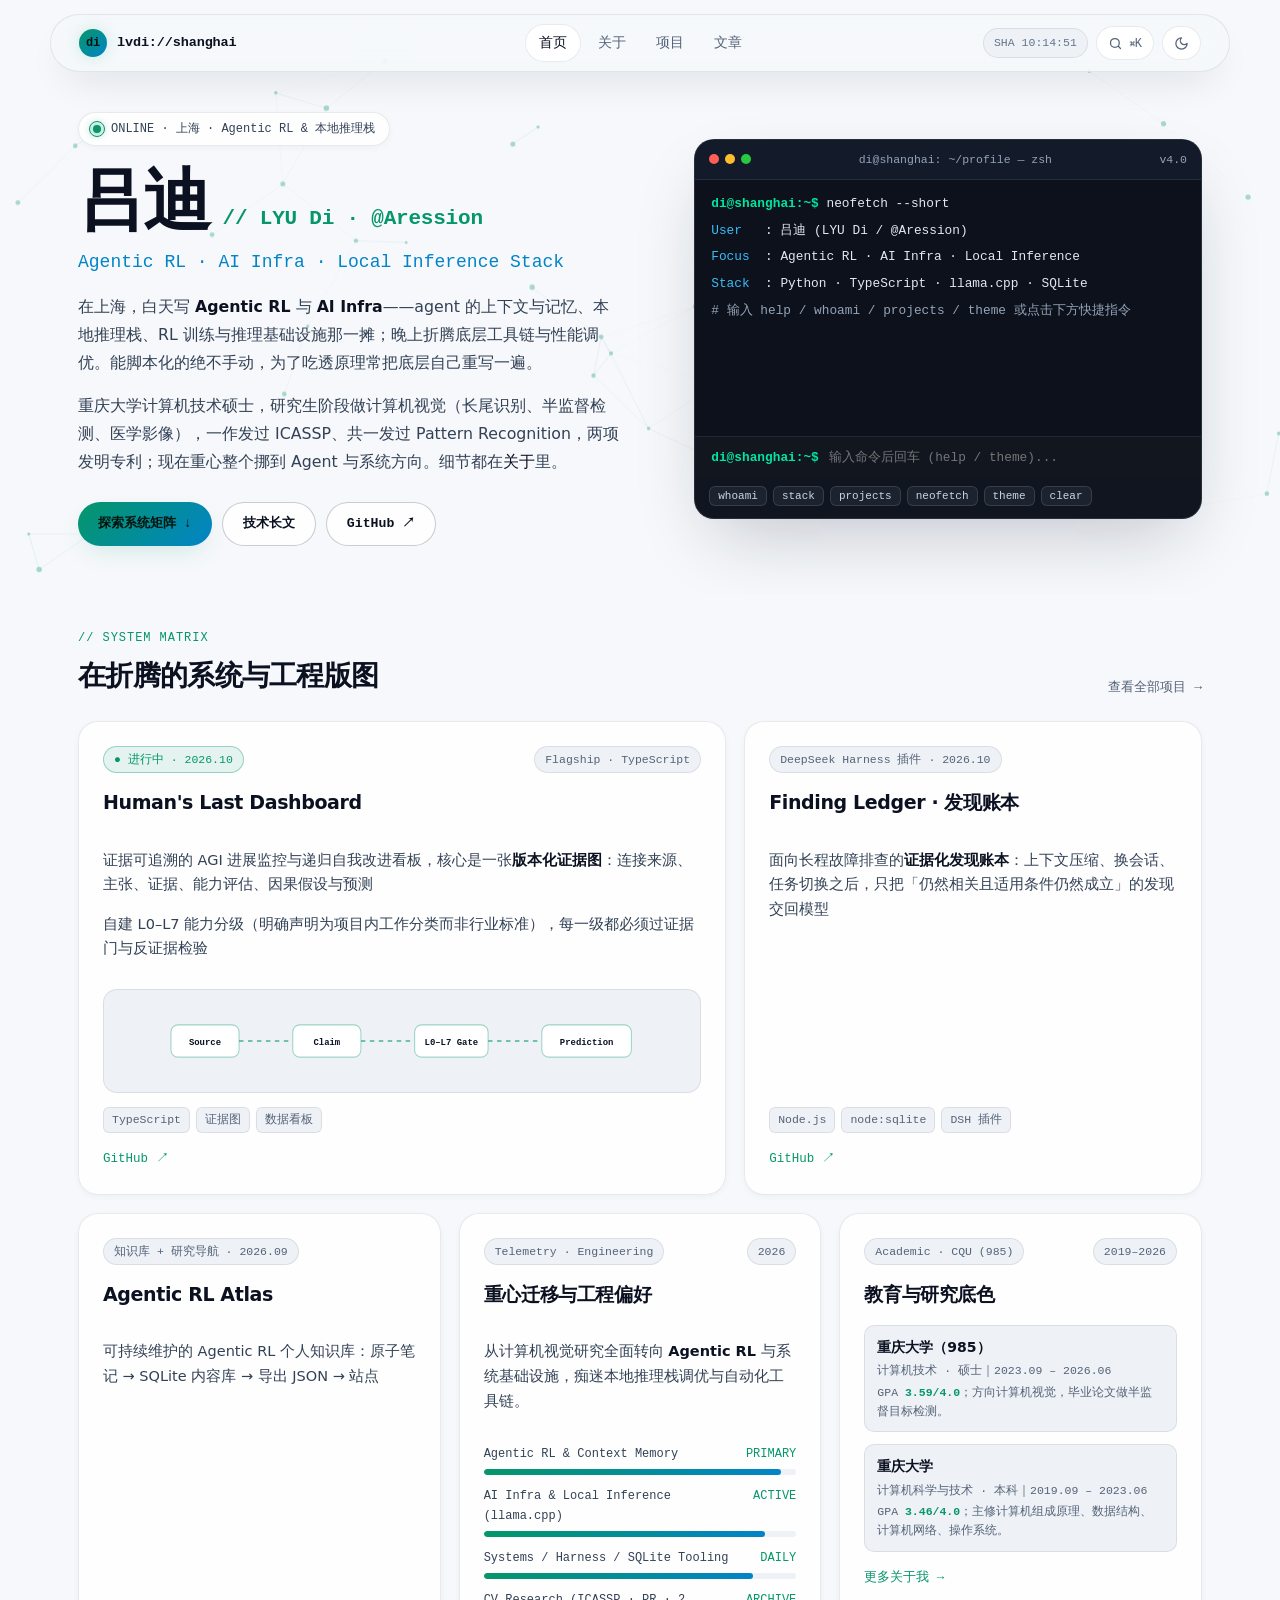
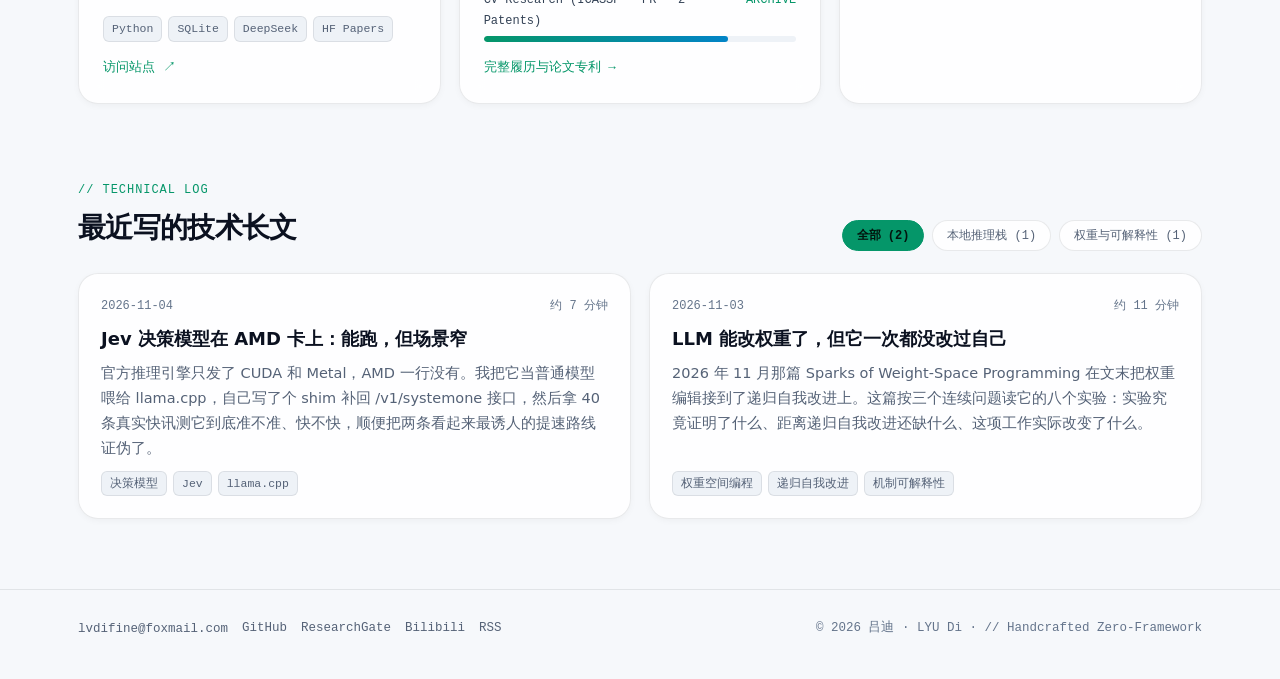
==== commit 9fd0c527: "fix(ui): 修复子页区块间距塌陷、导航栅格错位与小字对比度 上一版换肤把子页骨架类移植过来了，但漏掉了一整类规则：旧 site.css 用 无类元素选择器定义 section{padding:6" ====
--- a/index.html
+++ b/index.html
@@ -188,11 +188,11 @@
           <div class="cred-list">
               <div class="cred-item">
                 <div class="cred-t">重庆大学（985）</div>
-                <div class="cred-s">计算机技术 · 硕士 | 2023.09 – 2026.06</div>
+                <div class="cred-s">计算机技术 · 硕士｜2023.09 – 2026.06</div>
                 <div class="cred-s">GPA <em>3.59/4.0</em>；方向计算机视觉，毕业论文做半监督目标检测。</div>
               </div>              <div class="cred-item">
-                <div class="cred-t">重庆大学（985）</div>
-                <div class="cred-s">计算机科学与技术 · 本科 | 2019.09 – 2023.06</div>
+                <div class="cred-t">重庆大学</div>
+                <div class="cred-s">计算机科学与技术 · 本科｜2019.09 – 2023.06</div>
                 <div class="cred-s">GPA <em>3.46/4.0</em>；主修计算机组成原理、数据结构、计算机网络、操作系统。</div>
               </div>
           </div>
--- a/assets/site.css
+++ b/assets/site.css
@@ -21,8 +21,8 @@
     --border-hi: rgba(15, 23, 42, 0.22);
     --fg: #0b1120;
     --fg-soft: #334155;
-    --muted: #64748b;
-    --dim: #94a3b8;
+    --muted: #556277;
+    --dim: #64748b;
     --ink: #0b1120;
     --ink-inv: #ffffff;
     --accent: #059669;
@@ -166,7 +166,7 @@
     max-width: var(--wrap);
     margin: 0 auto;
     height: 58px;
-    padding: 0 14px 0 16px;
+    padding: 0 28px;
     display: flex;
     align-items: center;
     justify-content: space-between;
@@ -179,6 +179,8 @@
     box-shadow: var(--shadow-md);
   }
   .dock-brand {
+    flex: 1 1 0;
+    min-width: 0;
     display: inline-flex;
     align-items: center;
     gap: 10px;
@@ -215,7 +217,7 @@
   .dock-nav a:hover { color: var(--fg); background: var(--accent-soft); }
   .dock-nav a.active { color: var(--fg); background: var(--surface-solid); border: 1px solid var(--border); }
 
-  .dock-right { display: inline-flex; align-items: center; gap: 8px; }
+  .dock-right { flex: 1 1 0; display: inline-flex; align-items: center; justify-content: flex-end; gap: 8px; }
   .dock-clock {
     font-family: var(--mono);
     font-size: 11.5px;
@@ -878,6 +880,27 @@
    旧版这里是以 width 驱动的 width:0 规则，移植过来会把新条压成 0 宽，
    故在补丁层内显式让位给 @layer components 里的新版定义。 */
 
+/* ══════════════════════════════════════════════════════════════════
+   子页区块节奏（旧版 section 元素选择器规则的等价实现）
+   旧 site.css 用无类元素选择器定义：
+       section{padding:60px 0;border-bottom:1px solid var(--border)}
+       section:last-of-type{border-bottom:none}
+   这类规则在按类名移植时会被整条丢弃，导致 about/blog/projects 的
+   区块间距从 120px 塌成十几像素、标题黏在正文上。
+   首页的 section 都带 .hero-stage / .section-block（各自在 components
+   层有 padding），因此这里显式排除，避免污染首页节奏。
+   ══════════════════════════════════════════════════════════════════ */
+section:not(.hero-stage):not(.section-block) {
+  padding: 60px 0;
+  border-bottom: 1px solid var(--border);
+}
+section:not(.hero-stage):not(.section-block):last-of-type {
+  border-bottom: none;
+}
+
+/* 目录/锚点跳转时给吸顶 dock 留出空间（dock 高 58px） */
+html { scroll-padding-top: 88px; }
+
 .sec-head{margin:0 0 26px}
 
 .sec-title{font-size:clamp(22px,2.2vw,28px);line-height:1.2;letter-spacing:-.02em;font-weight:600;color:var(--fg);margin:0}
@@ -980,6 +1003,14 @@
 .pub-meta-line .venue{color:var(--fg);font-weight:500}
 
 .pub-meta-line .role{color:var(--dim)}
+/* 元信息之间加显式分隔符，会议名长短不一时靠 · 切断，比纯留白更好扫读 */
+.pub-meta-line > span + span::before{content:'·';margin-right:10px;color:var(--border-hi);font-weight:400}
+/* 最后一条不再画线，避免和区块底部的分隔线形成双线 */
+.pub-item:last-child{padding-bottom:0;border-bottom:none}
+/* 限行宽 + 均衡换行，长英文标题不再横贯整栏、也不留孤行短尾 */
+.pub-t{text-wrap:pretty}
+/* 作者列表里突出本人 */
+.pub-authors .me{color:var(--fg);font-weight:600}
 
 .pub-t{font-size:15.5px;line-height:1.5;color:var(--fg);margin:0;font-weight:500}
 
